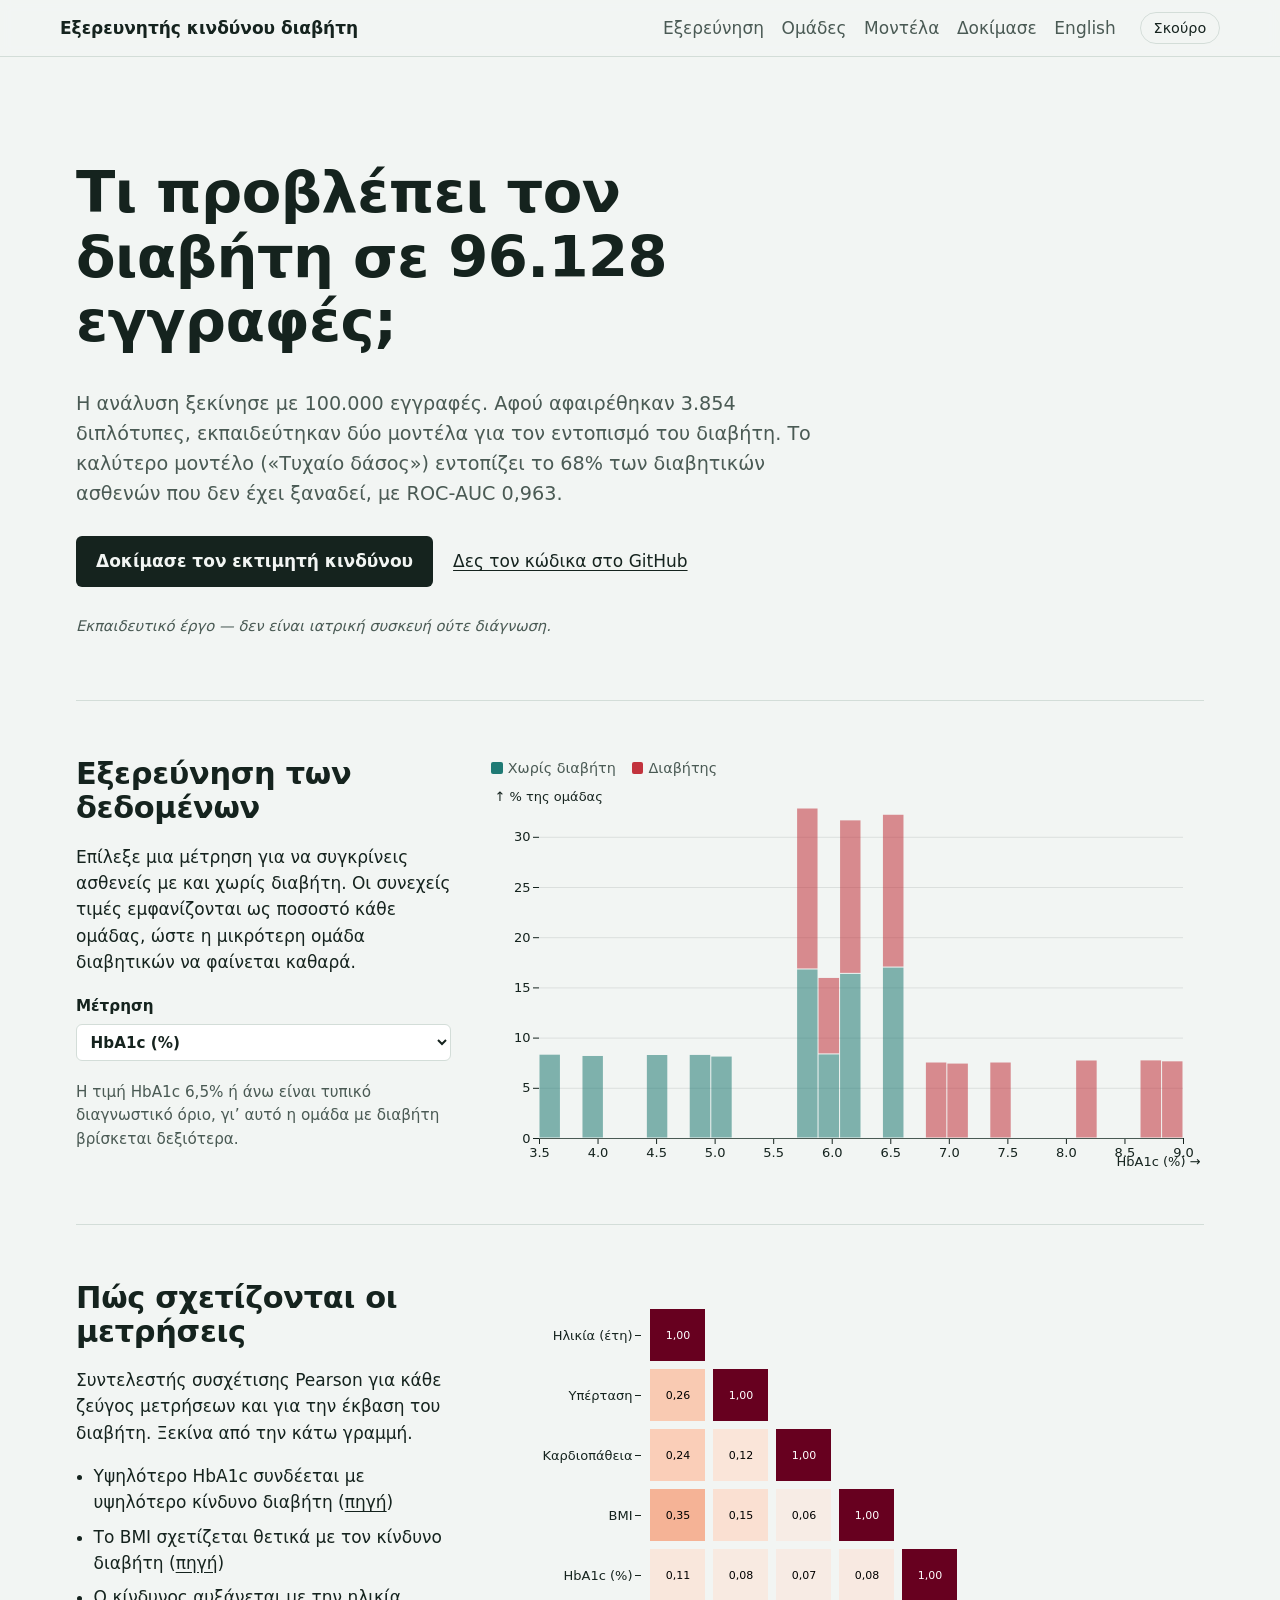
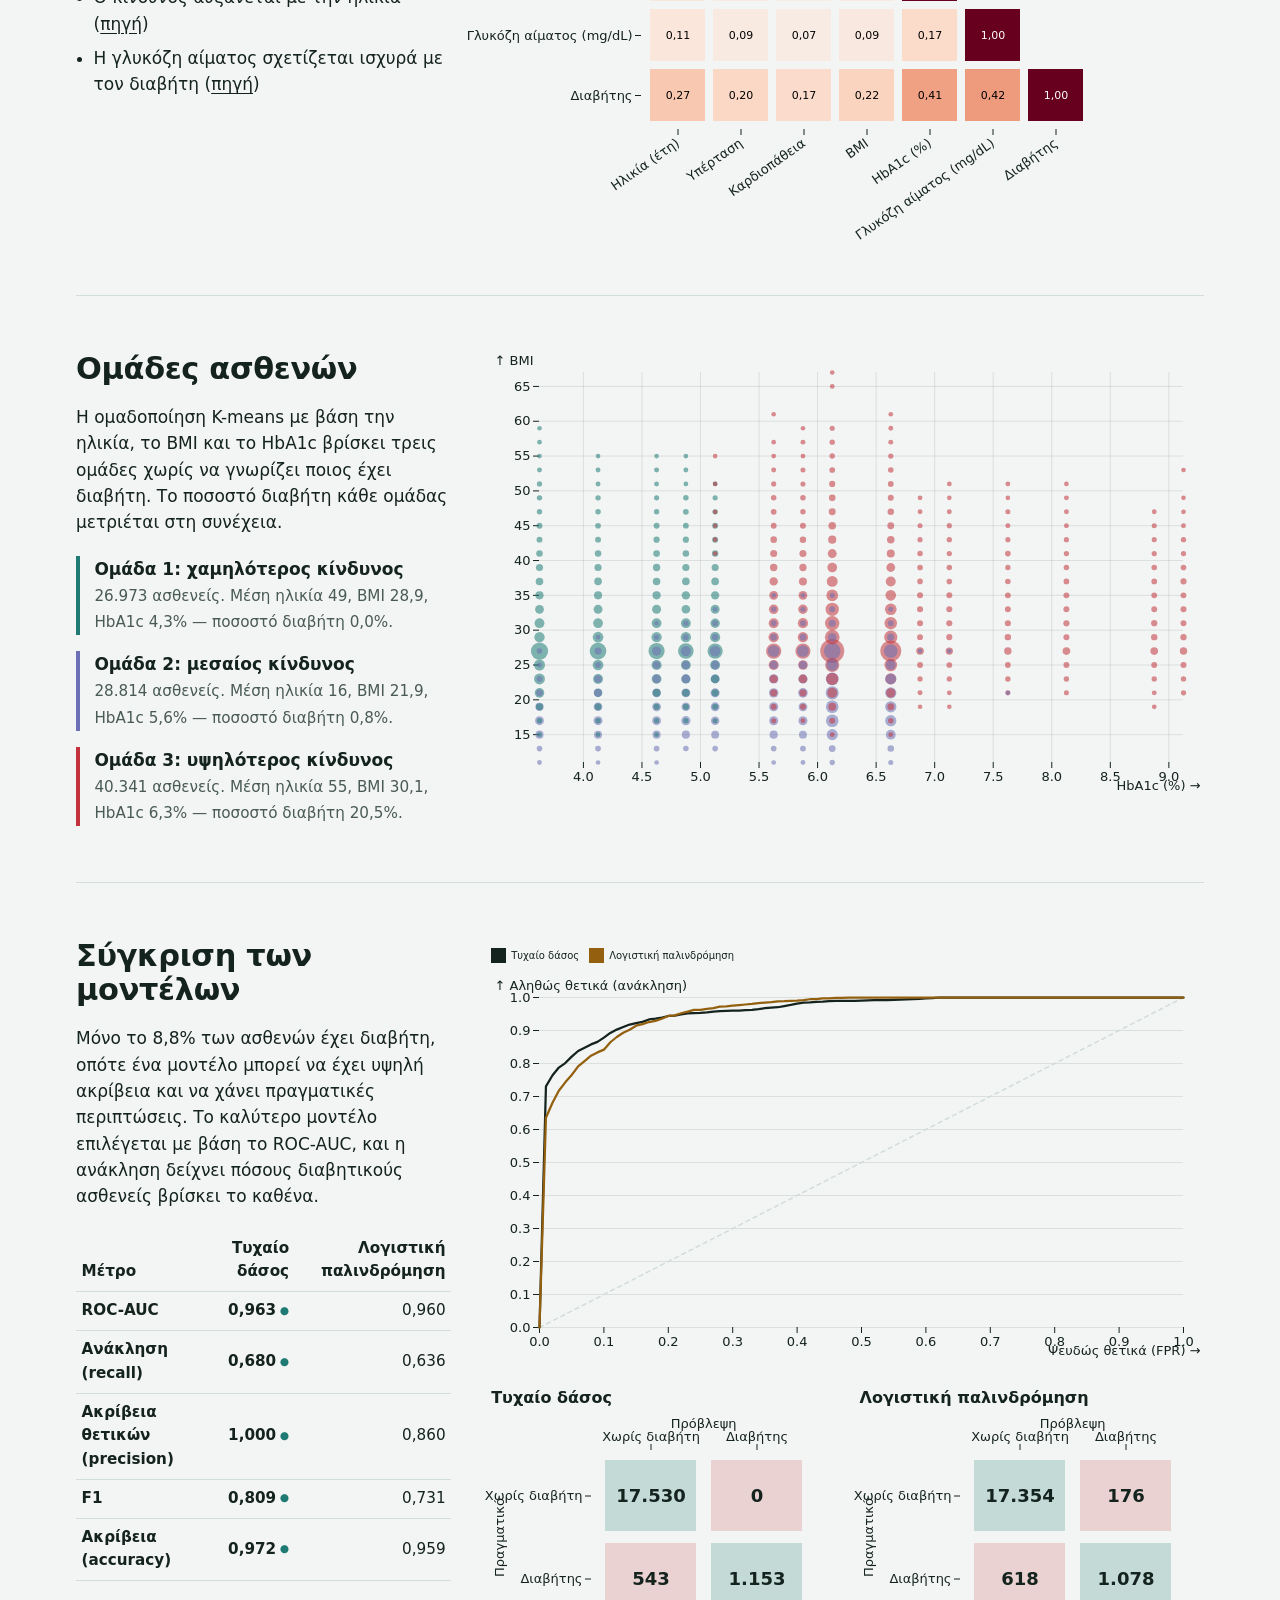
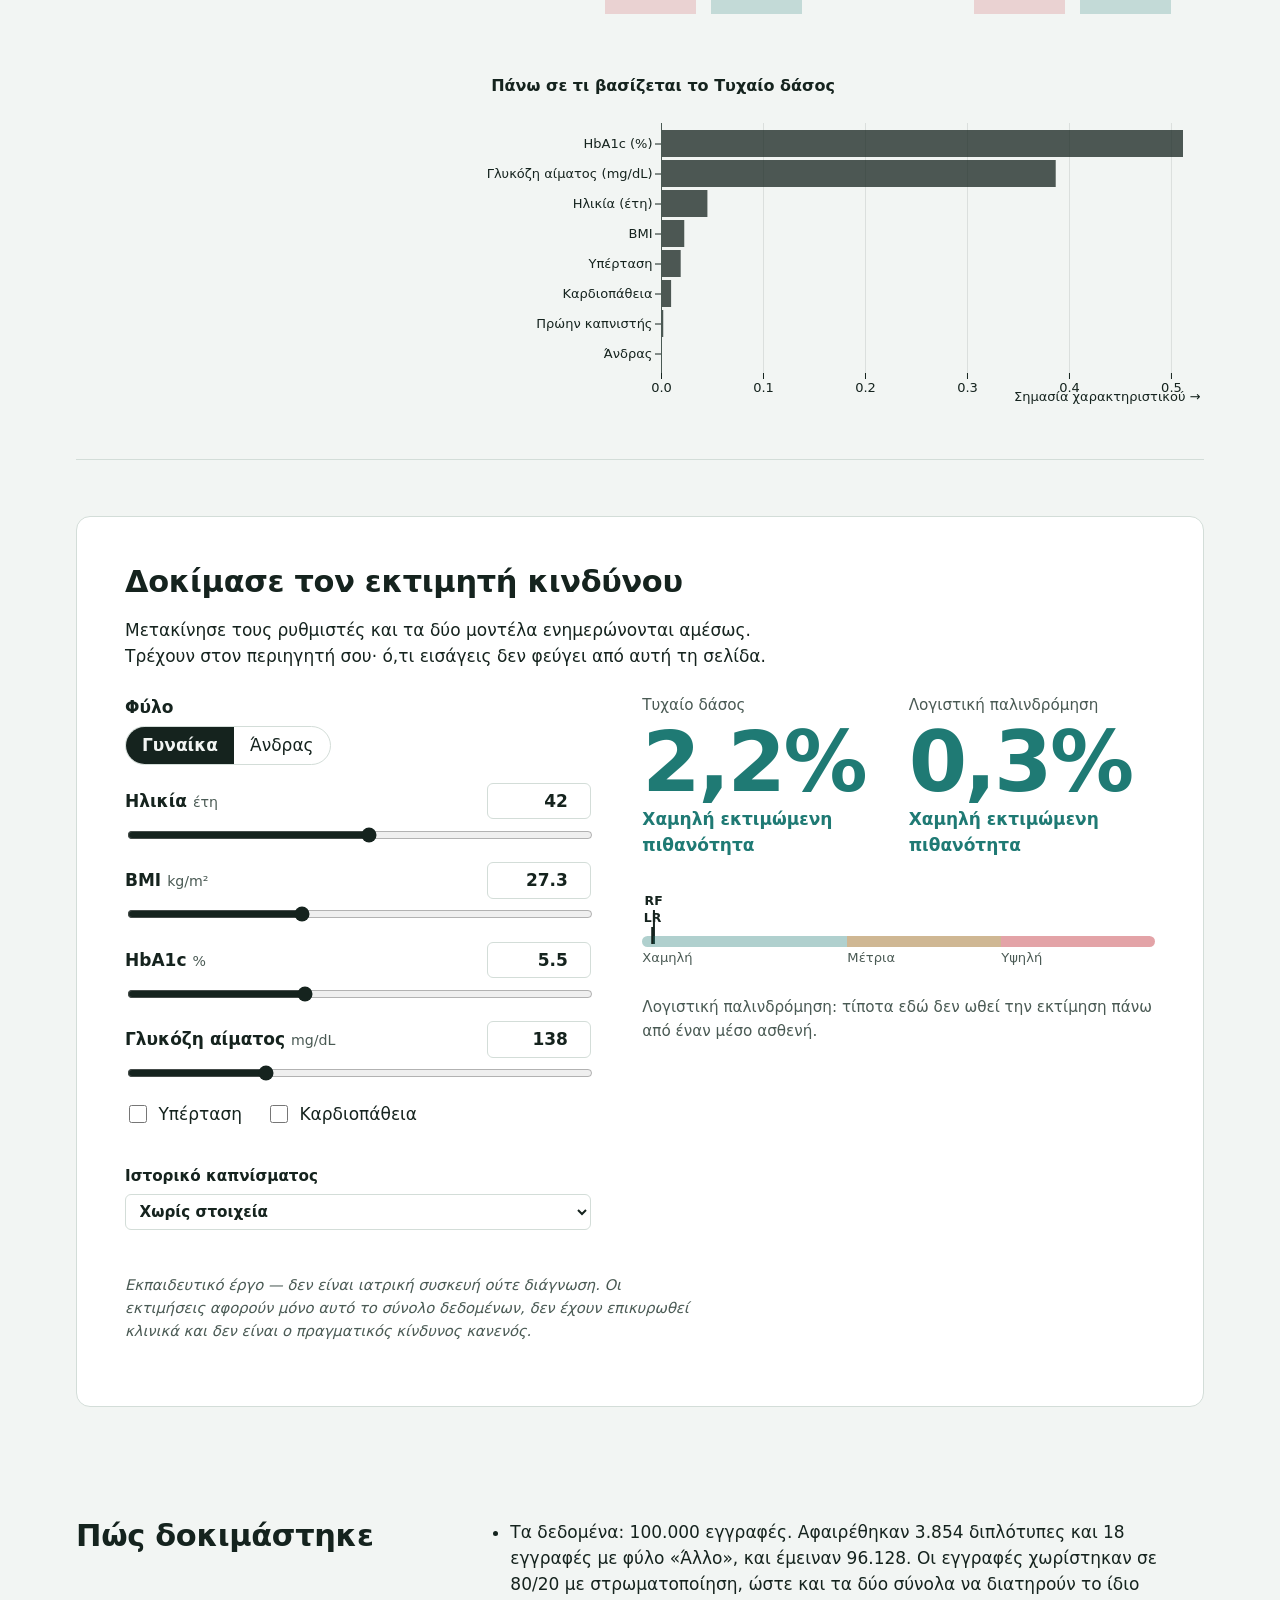
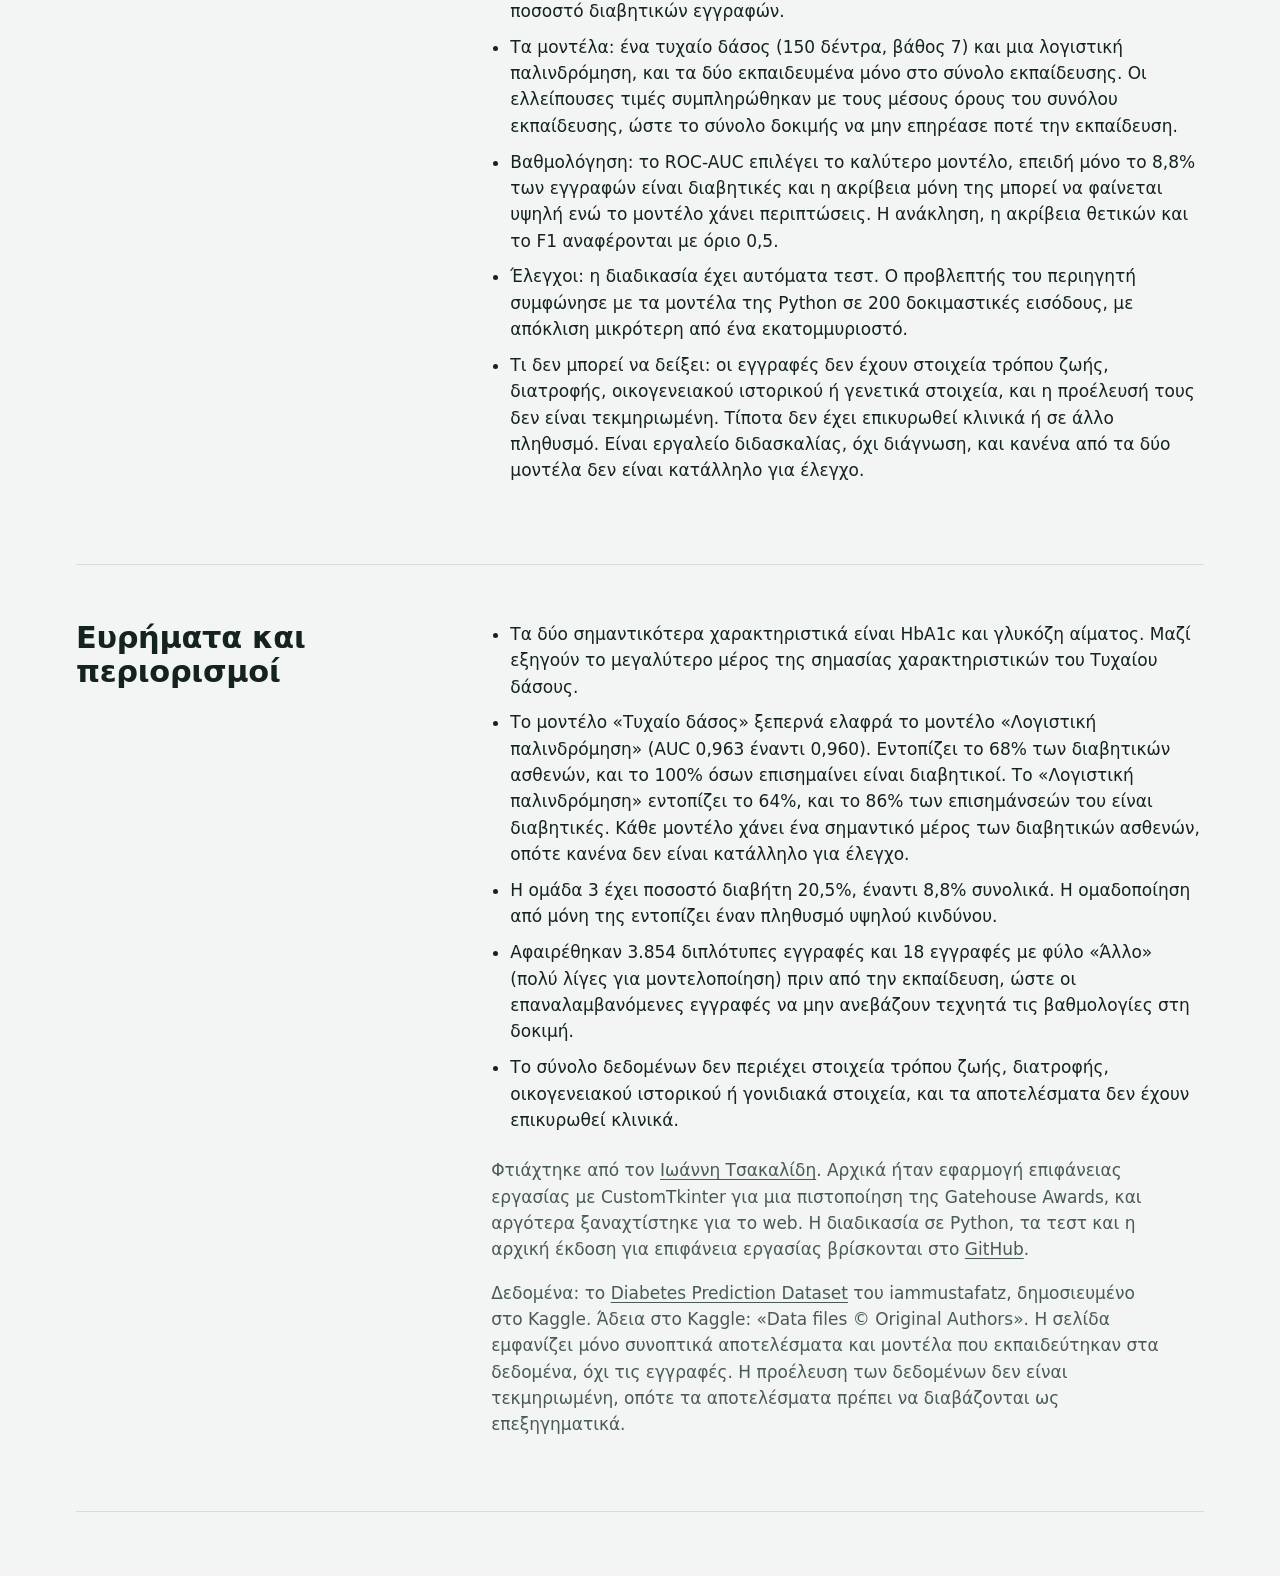
==== web/el/index.html @ d0409295 "Add an x-default alternate to the project pages Both project pages now name the English page as the " ====
<!doctype html>
<html lang="el">
<head>
  <meta charset="utf-8">
  <meta name="viewport" content="width=device-width, initial-scale=1">
  <title>Εξερευνητής κινδύνου διαβήτη</title>
  <meta name="description" content="Εξερεύνησε 100.000 εγγραφές, σύγκρινε δύο μοντέλα μηχανικής μάθησης και δοκίμασε μια ζωντανή εκτίμηση κινδύνου διαβήτη. Εκπαιδευτικό έργο ανάλυσης δεδομένων.">
  <link rel="canonical" href="https://tsakioan.com/projects/diabetes/el/">
  <link rel="alternate" hreflang="en" href="https://tsakioan.com/projects/diabetes/">
  <link rel="alternate" hreflang="el" href="https://tsakioan.com/projects/diabetes/el/">
  <link rel="alternate" hreflang="x-default" href="https://tsakioan.com/projects/diabetes/">
  <link rel="icon" href="../favicon.svg" type="image/svg+xml">
  <meta property="og:type" content="website">
  <meta property="og:site_name" content="Tsakioan">
  <meta property="og:title" content="Εξερευνητής κινδύνου διαβήτη">
  <meta property="og:description" content="Εξερεύνησε 100.000 εγγραφές, σύγκρινε δύο μοντέλα μηχανικής μάθησης και δοκίμασε μια ζωντανή εκτίμηση κινδύνου διαβήτη. Εκπαιδευτικό έργο ανάλυσης δεδομένων.">
  <meta property="og:url" content="https://tsakioan.com/projects/diabetes/el/">
  <meta property="og:image" content="https://tsakioan.com/projects/diabetes/og-image-el.png?v=2">
  <meta property="og:image:width" content="2400">
  <meta property="og:image:height" content="1260">
  <meta property="og:image:alt" content="Τι προβλέπει τον διαβήτη σε 96.128 εγγραφές; Δύο μοντέλα μηχανικής μάθησης, τρεις ομάδες ασθενών και μια ζωντανή εκτίμηση κινδύνου.">
  <meta property="og:locale" content="el_GR">
  <meta property="og:locale:alternate" content="en_US">
  <meta name="twitter:card" content="summary_large_image">
  <link rel="preload" href="../vendor/fonts/atkinson-hyperlegible-latin-400-normal.woff2" as="font" type="font/woff2" crossorigin>
  <link rel="preload" href="../vendor/fonts/atkinson-hyperlegible-latin-700-normal.woff2" as="font" type="font/woff2" crossorigin>
  <link rel="stylesheet" href="../styles.css">
  <script src="../vendor/d3.min.js" defer></script>
  <script src="../vendor/plot.umd.min.js" defer></script>
  <script>
    try { const t = localStorage.getItem('theme'); if (t) document.documentElement.dataset.theme = t; } catch (e) {}
  </script>
</head>
<body>
  <a class="skip" href="#main">Μετάβαση στο περιεχόμενο</a>
  <header class="topbar">
    <a class="brand" href="#top">Εξερευνητής κινδύνου διαβήτη</a>
    <nav aria-label="Ενότητες">
      <a href="#explore">Εξερεύνηση</a>
      <a href="#clusters">Ομάδες</a>
      <a href="#models">Μοντέλα</a>
      <a href="#predict">Δοκίμασε</a>
      <a href="../" hreflang="en" lang="en">English</a>
    </nav>
    <button class="theme-toggle" type="button" aria-label="Σκούρο θέμα">Σκούρο</button>
  </header>

  <main id="main">
    <section class="hero" id="top">
      <h1>Τι προβλέπει τον διαβήτη σε <span data-bind="n_rows">96.128</span> εγγραφές;</h1>
      <p class="lede" data-bind="hero-lede">Η ανάλυση ξεκίνησε με 100.000 εγγραφές. Αφού αφαιρέθηκαν 3.854 διπλότυπες, εκπαιδεύτηκαν δύο μοντέλα για τον εντοπισμό του διαβήτη. Το καλύτερο μοντέλο («Τυχαίο δάσος») εντοπίζει το 68% των διαβητικών ασθενών που δεν έχει ξαναδεί, με ROC-AUC 0,963.</p>
      <p class="hero-actions">
        <a class="button" href="#predict">Δοκίμασε τον εκτιμητή κινδύνου</a>
        <a class="link" href="https://github.com/MrTsak/AI-Data-Analytics">Δες τον κώδικα στο GitHub</a>
      </p>
      <p class="disclaimer">Εκπαιδευτικό έργο — δεν είναι ιατρική συσκευή ούτε διάγνωση.</p>
    </section>

    <section class="block" id="explore" aria-labelledby="explore-h">
      <div class="block-text">
        <h2 id="explore-h">Εξερεύνηση των δεδομένων</h2>
        <p>Επίλεξε μια μέτρηση για να συγκρίνεις ασθενείς με και χωρίς διαβήτη. Οι συνεχείς τιμές εμφανίζονται ως ποσοστό κάθε ομάδας, ώστε η μικρότερη ομάδα διαβητικών να φαίνεται καθαρά.</p>
        <label class="field">
          <span>Μέτρηση</span>
          <select id="feature-picker"></select>
        </label>
        <p class="note" id="feature-note"></p>
      </div>
      <figure class="block-chart" id="explore-chart" aria-live="polite"></figure>
    </section>

    <section class="block" aria-labelledby="corr-h">
      <div class="block-text">
        <h2 id="corr-h">Πώς σχετίζονται οι μετρήσεις</h2>
        <p>Συντελεστής συσχέτισης Pearson για κάθε ζεύγος μετρήσεων και για την έκβαση του διαβήτη. Ξεκίνα από την κάτω γραμμή.</p>
        <ul class="hypotheses" id="hypotheses"></ul>
      </div>
      <figure class="block-chart" id="corr-chart"></figure>
    </section>

    <section class="block" id="clusters" aria-labelledby="clusters-h">
      <div class="block-text">
        <h2 id="clusters-h">Ομάδες ασθενών</h2>
        <p>Η ομαδοποίηση K-means με βάση την ηλικία, το BMI και το HbA1c βρίσκει τρεις ομάδες χωρίς να γνωρίζει ποιος έχει διαβήτη. Το ποσοστό διαβήτη κάθε ομάδας μετριέται στη συνέχεια.</p>
        <ol class="cluster-list" id="cluster-list" start="0"></ol>
      </div>
      <figure class="block-chart" id="cluster-chart"></figure>
    </section>

    <section class="block" id="models" aria-labelledby="models-h">
      <div class="block-text">
        <h2 id="models-h">Σύγκριση των μοντέλων</h2>
        <p>Μόνο το <span data-bind="positive_pct">8,8%</span> των ασθενών έχει διαβήτη, οπότε ένα μοντέλο μπορεί να έχει υψηλή ακρίβεια και να χάνει πραγματικές περιπτώσεις. Το καλύτερο μοντέλο επιλέγεται με βάση το ROC-AUC, και η ανάκληση δείχνει πόσους διαβητικούς ασθενείς βρίσκει το καθένα.</p>
        <table class="metrics" id="metrics-table"></table>
      </div>
      <div class="block-chart chart-stack">
        <figure id="roc-chart"></figure>
        <div class="confusions" id="confusion-charts"></div>
        <figure id="importance-chart"></figure>
      </div>
    </section>

    <section class="predict" id="predict" aria-labelledby="predict-h">
      <div class="predict-head">
        <h2 id="predict-h">Δοκίμασε τον εκτιμητή κινδύνου</h2>
        <p>Μετακίνησε τους ρυθμιστές και τα δύο μοντέλα ενημερώνονται αμέσως. Τρέχουν στον περιηγητή σου· ό,τι εισάγεις δεν φεύγει από αυτή τη σελίδα.</p>
      </div>
      <div class="predict-grid">
        <form class="predict-form" id="predict-form" novalidate></form>
        <div class="predict-result" id="predict-result"></div>
        <p class="sr-only" id="predict-summary" role="status" aria-live="polite"></p>
      </div>
      <p class="disclaimer">Εκπαιδευτικό έργο — δεν είναι ιατρική συσκευή ούτε διάγνωση. Οι εκτιμήσεις αφορούν μόνο αυτό το σύνολο δεδομένων, δεν έχουν επικυρωθεί κλινικά και δεν είναι ο πραγματικός κίνδυνος κανενός.</p>
    </section>

    <section class="block" aria-labelledby="method-h">
      <div class="block-text">
        <h2 id="method-h">Πώς δοκιμάστηκε</h2>
      </div>
      <div class="block-chart">
        <ul class="findings-list">
          <li>Τα δεδομένα: 100.000 εγγραφές. Αφαιρέθηκαν 3.854 διπλότυπες και 18 εγγραφές με φύλο «Άλλο», και έμειναν 96.128. Οι εγγραφές χωρίστηκαν σε 80/20 με στρωματοποίηση, ώστε και τα δύο σύνολα να διατηρούν το ίδιο ποσοστό διαβητικών εγγραφών.</li>
          <li>Τα μοντέλα: ένα τυχαίο δάσος (150 δέντρα, βάθος 7) και μια λογιστική παλινδρόμηση, και τα δύο εκπαιδευμένα μόνο στο σύνολο εκπαίδευσης. Οι ελλείπουσες τιμές συμπληρώθηκαν με τους μέσους όρους του συνόλου εκπαίδευσης, ώστε το σύνολο δοκιμής να μην επηρέασε ποτέ την εκπαίδευση.</li>
          <li>Βαθμολόγηση: το ROC-AUC επιλέγει το καλύτερο μοντέλο, επειδή μόνο το 8,8% των εγγραφών είναι διαβητικές και η ακρίβεια μόνη της μπορεί να φαίνεται υψηλή ενώ το μοντέλο χάνει περιπτώσεις. Η ανάκληση, η ακρίβεια θετικών και το F1 αναφέρονται με όριο 0,5.</li>
          <li>Έλεγχοι: η διαδικασία έχει αυτόματα τεστ. Ο προβλεπτής του περιηγητή συμφώνησε με τα μοντέλα της Python σε 200 δοκιμαστικές εισόδους, με απόκλιση μικρότερη από ένα εκατομμυριοστό.</li>
          <li>Τι δεν μπορεί να δείξει: οι εγγραφές δεν έχουν στοιχεία τρόπου ζωής, διατροφής, οικογενειακού ιστορικού ή γενετικά στοιχεία, και η προέλευσή τους δεν είναι τεκμηριωμένη. Τίποτα δεν έχει επικυρωθεί κλινικά ή σε άλλο πληθυσμό. Είναι εργαλείο διδασκαλίας, όχι διάγνωση, και κανένα από τα δύο μοντέλα δεν είναι κατάλληλο για έλεγχο.</li>
        </ul>
      </div>
    </section>
    <section class="block findings" aria-labelledby="findings-h">
      <div class="block-text">
        <h2 id="findings-h">Ευρήματα και περιορισμοί</h2>
      </div>
      <div class="block-chart">
        <ul class="findings-list" id="findings"></ul>
        <p class="about">Φτιάχτηκε από τον <a href="https://tsakioan.com/el/">Ιωάννη Τσακαλίδη</a>. Αρχικά ήταν εφαρμογή επιφάνειας εργασίας με CustomTkinter για μια πιστοποίηση της Gatehouse Awards, και αργότερα ξαναχτίστηκε για το web. Η διαδικασία σε Python, τα τεστ και η αρχική έκδοση για επιφάνεια εργασίας βρίσκονται στο <a href="https://github.com/MrTsak/AI-Data-Analytics">GitHub</a>.</p>
        <p class="about">Δεδομένα: το <a href="https://www.kaggle.com/datasets/iammustafatz/diabetes-prediction-dataset">Diabetes Prediction Dataset</a> του iammustafatz, δημοσιευμένο στο Kaggle. Άδεια στο Kaggle: «Data files © Original Authors». Η σελίδα εμφανίζει μόνο συνοπτικά αποτελέσματα και μοντέλα που εκπαιδεύτηκαν στα δεδομένα, όχι τις εγγραφές. Η προέλευση των δεδομένων δεν είναι τεκμηριωμένη, οπότε τα αποτελέσματα πρέπει να διαβάζονται ως επεξηγηματικά.</p>
      </div>
    </section>
  </main>

  <p class="load-error" id="load-error" hidden>Τα δεδομένα ανάλυσης δεν φορτώθηκαν. Έλεγξε ότι ο φάκελος data/ βρίσκεται δίπλα στον φάκελο js/ του έργου, και φόρτωσε ξανά.</p>
  <script type="module" src="../js/app.js"></script>
</body>
</html>
---- web/styles.css ----
@font-face { font-family: "Atkinson Hyperlegible"; font-style: normal; font-weight: 400; font-display: swap; src: url("vendor/fonts/atkinson-hyperlegible-latin-400-normal.woff2") format("woff2"); }
@font-face { font-family: "Atkinson Hyperlegible"; font-style: normal; font-weight: 700; font-display: swap; src: url("vendor/fonts/atkinson-hyperlegible-latin-700-normal.woff2") format("woff2"); }
@font-face { font-family: "Atkinson Hyperlegible"; font-style: italic; font-weight: 400; font-display: swap; src: url("vendor/fonts/atkinson-hyperlegible-latin-400-italic.woff2") format("woff2"); }
:root {
  --paper: #f2f5f3;
  --surface: #ffffff;
  --ink: #15231e;
  --ink-soft: #4a5a54;
  --rule: #d3ddd8;
  --neg: #1f7a74;
  --pos: #c2333d;
  --mid: #946010;
  --c0: #1f7a74;
  --c1: #6b6fb5;
  --c2: #c2333d;
  --focus: #2f5fd0;
  --font: "Atkinson Hyperlegible", system-ui, sans-serif;
  color-scheme: light;
}
@media (prefers-color-scheme: dark) {
  :root:not([data-theme="light"]) {
    --paper: #0f1714; --surface: #16211d; --ink: #e3ebe7; --ink-soft: #9fb0a9; --rule: #2a3833;
    --neg: #4fb3a9; --pos: #ef6b72; --mid: #e0a849; --c0: #4fb3a9; --c1: #9a9ee0; --c2: #ef6b72;
    --focus: #8fb0ff; color-scheme: dark;
  }
}
:root[data-theme="dark"] {
  --paper: #0f1714; --surface: #16211d; --ink: #e3ebe7; --ink-soft: #9fb0a9; --rule: #2a3833;
  --neg: #4fb3a9; --pos: #ef6b72; --mid: #e0a849; --c0: #4fb3a9; --c1: #9a9ee0; --c2: #ef6b72;
  --focus: #8fb0ff; color-scheme: dark;
}

* { box-sizing: border-box; }
html { scroll-behavior: smooth; scroll-padding-top: 4.5rem; }
@media (prefers-reduced-motion: reduce) { html { scroll-behavior: auto; } * { transition: none !important; } }
body {
  margin: 0; background: var(--paper); color: var(--ink);
  font: 400 1.0625rem/1.55 var(--font); font-variant-numeric: tabular-nums;
}
a { color: inherit; text-underline-offset: 0.18em; }
:focus-visible { outline: 3px solid var(--focus); outline-offset: 2px; border-radius: 2px; }
h1, h2 { font-weight: 700; line-height: 1.12; margin: 0 0 0.6em; letter-spacing: -0.01em; }
h1 { font-size: clamp(2.1rem, 5.4vw, 3.6rem); max-width: 17ch; }
h2 { font-size: clamp(1.45rem, 2.6vw, 1.9rem); }
p { margin: 0 0 1em; max-width: 62ch; }
.skip { position: absolute; left: -999px; }
.sr-only { position: absolute; width: 1px; height: 1px; padding: 0; margin: -1px; overflow: hidden; clip: rect(0 0 0 0); white-space: nowrap; border: 0; }
.skip:focus { left: 1rem; top: 1rem; background: var(--surface); padding: .5rem 1rem; z-index: 10; }

.topbar {
  position: sticky; top: 0; z-index: 5; display: flex; align-items: center; gap: 1.5rem;
  padding: .75rem max(16px, calc((100vw - 1160px) / 2)); background: color-mix(in srgb, var(--paper) 92%, transparent);
  backdrop-filter: blur(6px); border-bottom: 1px solid var(--rule);
}
.brand { font-weight: 700; text-decoration: none; }
.topbar nav { display: flex; gap: 1.1rem; margin-left: auto; }
.topbar nav a { text-decoration: none; color: var(--ink-soft); }
.topbar nav a:hover { color: var(--ink); text-decoration: underline; }
.theme-toggle {
  font: inherit; font-size: .9rem; color: var(--ink); background: transparent;
  border: 1px solid var(--rule); border-radius: 999px; padding: .25rem .8rem; cursor: pointer;
}

main { max-width: 1160px; margin: 0 auto; padding: 0 16px 4rem; }
.hero { padding: clamp(3rem, 9vw, 6.5rem) 0 3rem; border-bottom: 1px solid var(--rule); }
.lede { font-size: 1.2rem; color: var(--ink-soft); }
.hero-actions { display: flex; flex-wrap: wrap; align-items: center; gap: 1.25rem; margin: 1.75rem 0; }
.button {
  display: inline-block; background: var(--ink); color: var(--paper); text-decoration: none;
  padding: .75rem 1.25rem; border-radius: 6px; font-weight: 700;
}
.button:hover { background: var(--neg); }
.disclaimer { font-size: .92rem; color: var(--ink-soft); font-style: italic; }

.block {
  display: grid; grid-template-columns: minmax(0, 1fr) minmax(0, 1.9fr); gap: 2.5rem;
  padding: 3.5rem 0; border-bottom: 1px solid var(--rule);
}
.block-chart { margin: 0; min-width: 0; }
.block-chart svg, .chart-stack svg { max-width: 100%; height: auto; overflow: visible; }
.chart-stack { display: grid; gap: 2rem; }
.chart-stack figure { margin: 0; }
.confusions { display: grid; grid-template-columns: 1fr 1fr; gap: 1.5rem; }
.note { color: var(--ink-soft); font-size: .95rem; }
.field { display: grid; gap: .35rem; margin: 1.25rem 0; font-weight: 700; font-size: .95rem; }
select, input[type="number"] {
  font: inherit; color: var(--ink); background: var(--surface); border: 1px solid var(--rule);
  border-radius: 6px; padding: .45rem .6rem;
}
.chart-title { font-weight: 700; font-size: .95rem; margin: 0 0 .5rem; }
.legend { display: flex; gap: 1rem; font-size: .9rem; color: var(--ink-soft); margin: 0 0 .5rem; flex-wrap: wrap; }
.swatch { display: inline-block; width: .8em; height: .8em; border-radius: 2px; margin-right: .35em; vertical-align: -0.05em; }

.hypotheses { padding-left: 1.1rem; margin: 1rem 0 0; }
.hypotheses li { margin-bottom: .5rem; }
.cluster-list { list-style: none; padding: 0; margin: 1.25rem 0 0; display: grid; gap: 1rem; }
.cluster-list li { padding-left: .9rem; border-left: 4px solid var(--c); }
.cluster-list strong { display: block; }
.cluster-list span { color: var(--ink-soft); font-size: .95rem; }

.metrics { border-collapse: collapse; width: 100%; margin-top: 1.25rem; font-size: .95rem; }
.metrics th, .metrics td { text-align: right; padding: .45rem .35rem; border-bottom: 1px solid var(--rule); }
.metrics th:first-child, .metrics td:first-child { text-align: left; }
.metrics thead th { font-weight: 700; vertical-align: bottom; }
.metrics td.best { font-weight: 700; }
.metrics td.best::after { content: " ●"; color: var(--neg); font-size: .7em; vertical-align: .15em; }

/* ---------- predictor: the one loud element ---------- */
.predict {
  margin: 3.5rem 0; padding: clamp(1.5rem, 4vw, 3rem); background: var(--surface);
  border: 1px solid var(--rule); border-radius: 14px;
}
.predict-grid { display: grid; grid-template-columns: minmax(0, 1fr) minmax(0, 1.1fr); gap: clamp(1.5rem, 4vw, 3.5rem); margin: 1.5rem 0; }
.predict-form { display: grid; gap: 1.1rem; align-content: start; }
.row { display: grid; gap: .35rem; }
.row-head { display: flex; justify-content: space-between; align-items: baseline; gap: 1rem; font-weight: 700; }
.row-head input[type="number"] { width: 6.5rem; text-align: right; padding: .25rem .45rem; }
.row small { color: var(--ink-soft); font-weight: 400; }
input[type="range"] { width: 100%; accent-color: var(--ink); }
.segmented { display: inline-flex; border: 1px solid var(--rule); border-radius: 999px; overflow: hidden; width: fit-content; }
.segmented label { padding: .35rem 1rem; cursor: pointer; }
.segmented input { position: absolute; opacity: 0; }
.segmented input:checked + span { font-weight: 700; }
.segmented label:has(input:checked) { background: var(--ink); color: var(--paper); }
.segmented label:has(input:focus-visible) { outline: 3px solid var(--focus); outline-offset: -3px; }
.checks { display: flex; gap: 1.5rem; flex-wrap: wrap; }
.checks label { display: flex; gap: .5rem; align-items: center; cursor: pointer; }
.checks input { width: 1.15rem; height: 1.15rem; accent-color: var(--ink); }

.predict-result { display: grid; gap: 1.75rem; align-content: start; }
.readouts { display: grid; grid-template-columns: 1fr 1fr; gap: 1.25rem; }
.readout-name { font-size: .95rem; color: var(--ink-soft); margin: 0; }
.readout-value { font-size: clamp(3rem, 8vw, 5.25rem); font-weight: 700; line-height: 1; letter-spacing: -0.03em; margin: .15rem 0; color: var(--band); }
.readout-band { margin: 0; font-weight: 700; color: var(--band); }
.scale { position: relative; height: 4.6rem; margin-top: .5rem; }
.scale-track { position: absolute; top: 2.55rem; left: 0; right: 0; height: .7rem; border-radius: 999px; overflow: hidden; display: flex; }
.scale-track span { height: 100%; }
.scale-labels { position: absolute; left: 0; right: 0; bottom: 0; display: flex; font-size: .82rem; color: var(--ink-soft); }
.scale-labels span:nth-child(1) { width: 40%; }
.scale-labels span:nth-child(2) { width: 30%; }
.marker {
  position: absolute; top: 0; transform: translateX(-50%); display: flex; flex-direction: column; align-items: center;
  font-size: .78rem; font-weight: 700; line-height: 1; white-space: nowrap; transition: left .25s ease;
}
.marker::after { content: ""; width: 2px; height: 2.1rem; background: var(--ink); margin-top: .2rem; }
.marker.lr { top: 1.05rem; }
.marker.lr::after { height: 1.05rem; }
.drivers { font-size: .95rem; color: var(--ink-soft); }

.findings-list { padding-left: 1.2rem; margin: 0 0 1.5rem; }
.findings-list li { margin-bottom: .6rem; max-width: 66ch; }
.about { color: var(--ink-soft); }
.load-error { max-width: 1160px; margin: 1rem auto; padding: 1rem 16px; color: var(--pos); font-weight: 700; }

@media (max-width: 860px) {
  .block, .predict-grid { grid-template-columns: minmax(0, 1fr); gap: 1.5rem; }
  .topbar { flex-wrap: wrap; row-gap: .4rem; }
  .theme-toggle { margin-left: auto; }
  .topbar nav { order: 3; flex-basis: 100%; margin-left: 0; overflow-x: auto; gap: 1.25rem; font-size: .95rem; padding-bottom: .1rem; }
  .topbar nav a { white-space: nowrap; }
  html { scroll-padding-top: 6.5rem; }
}
@media (max-width: 480px) {
  .readouts, .confusions { grid-template-columns: minmax(0, 1fr); }
  .hero-actions { flex-direction: column; align-items: flex-start; }
}
.block-chart figure h2, .chart-stack figure h2 { font-size: 1rem; margin: 0 0 .5rem; letter-spacing: 0; }
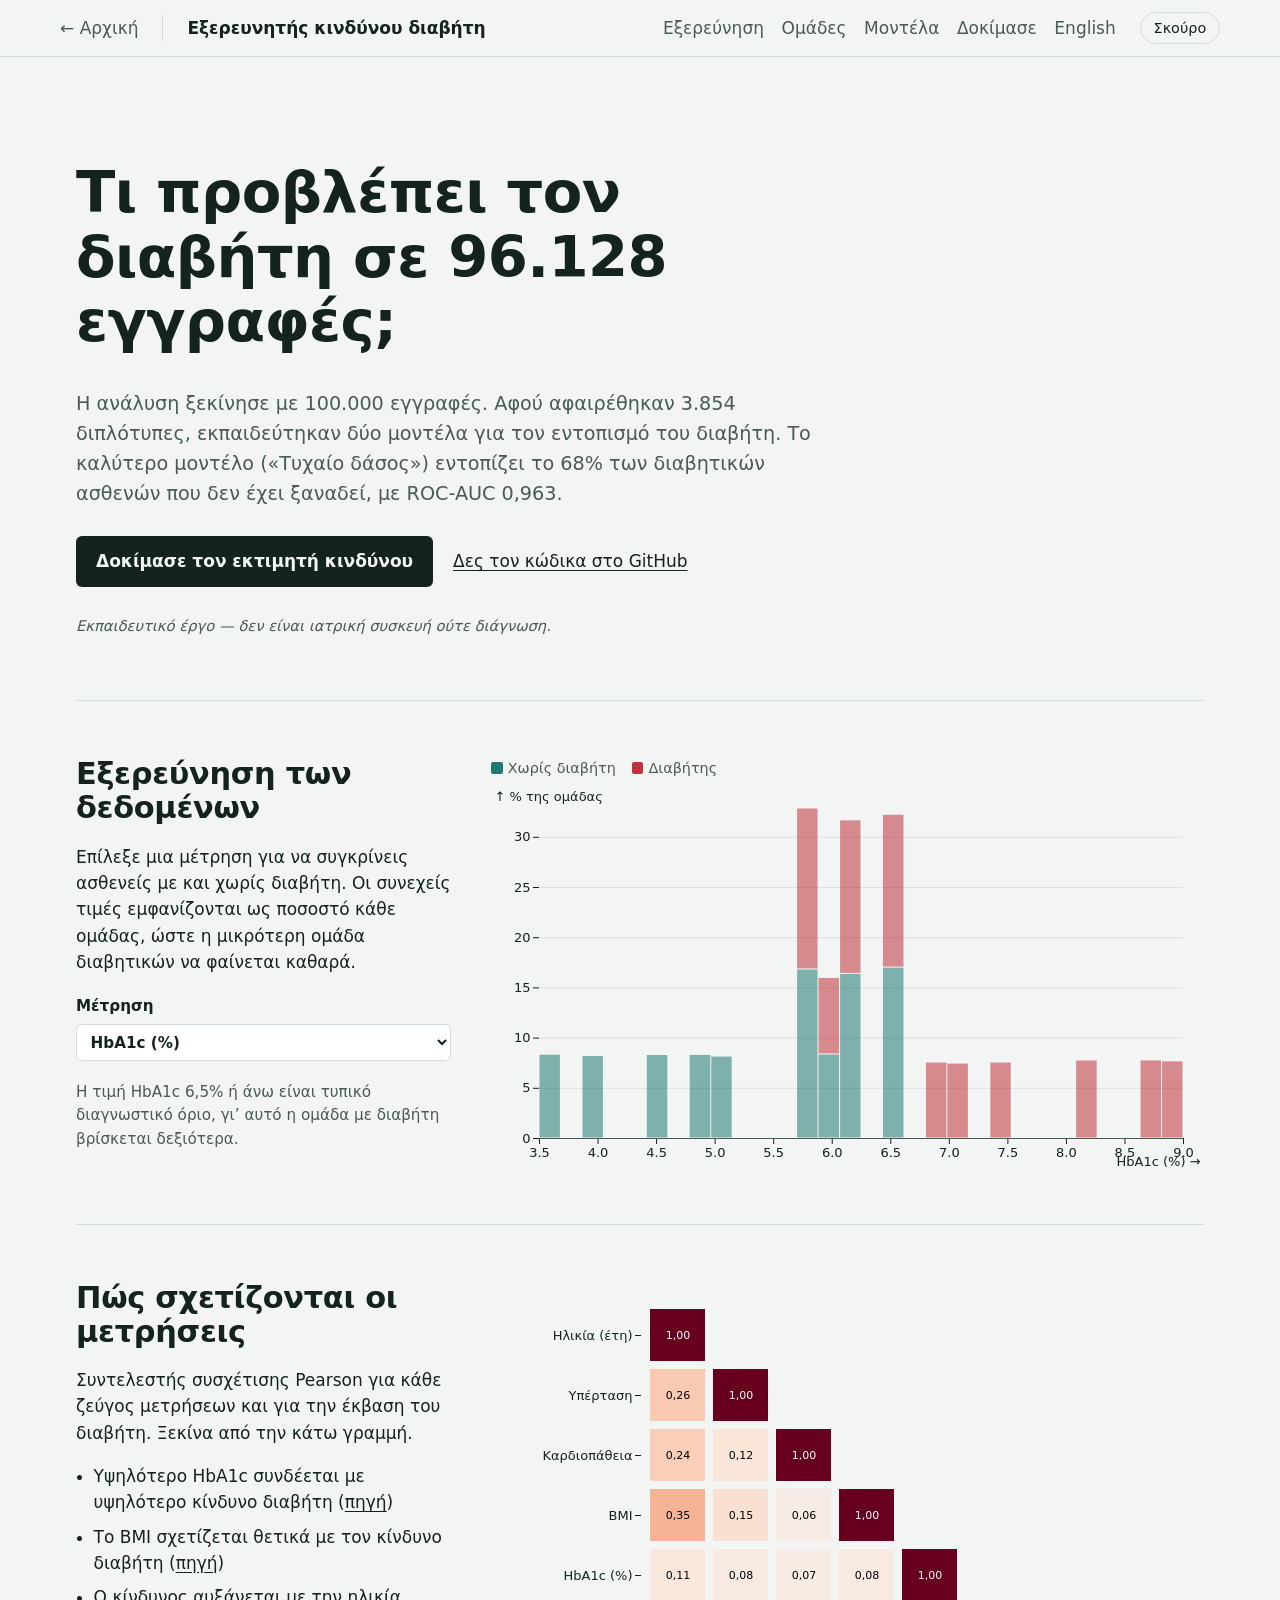
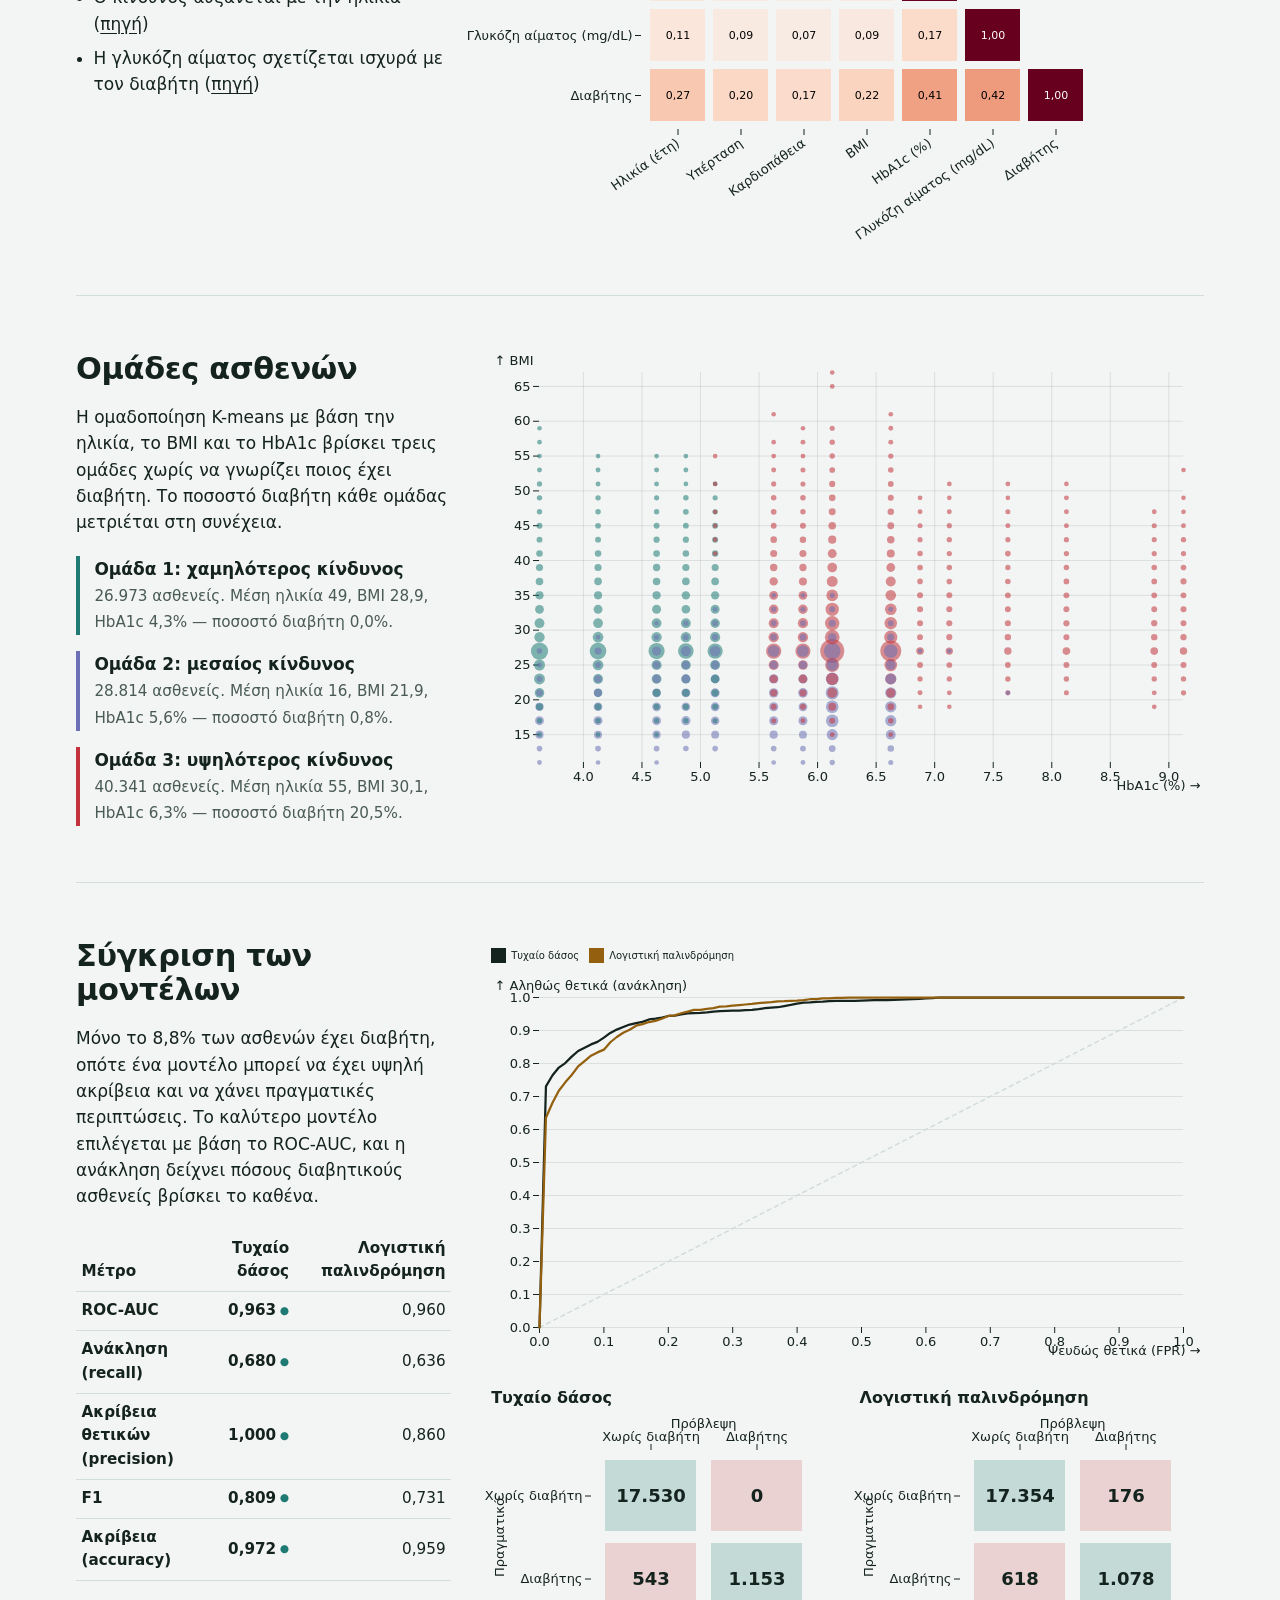
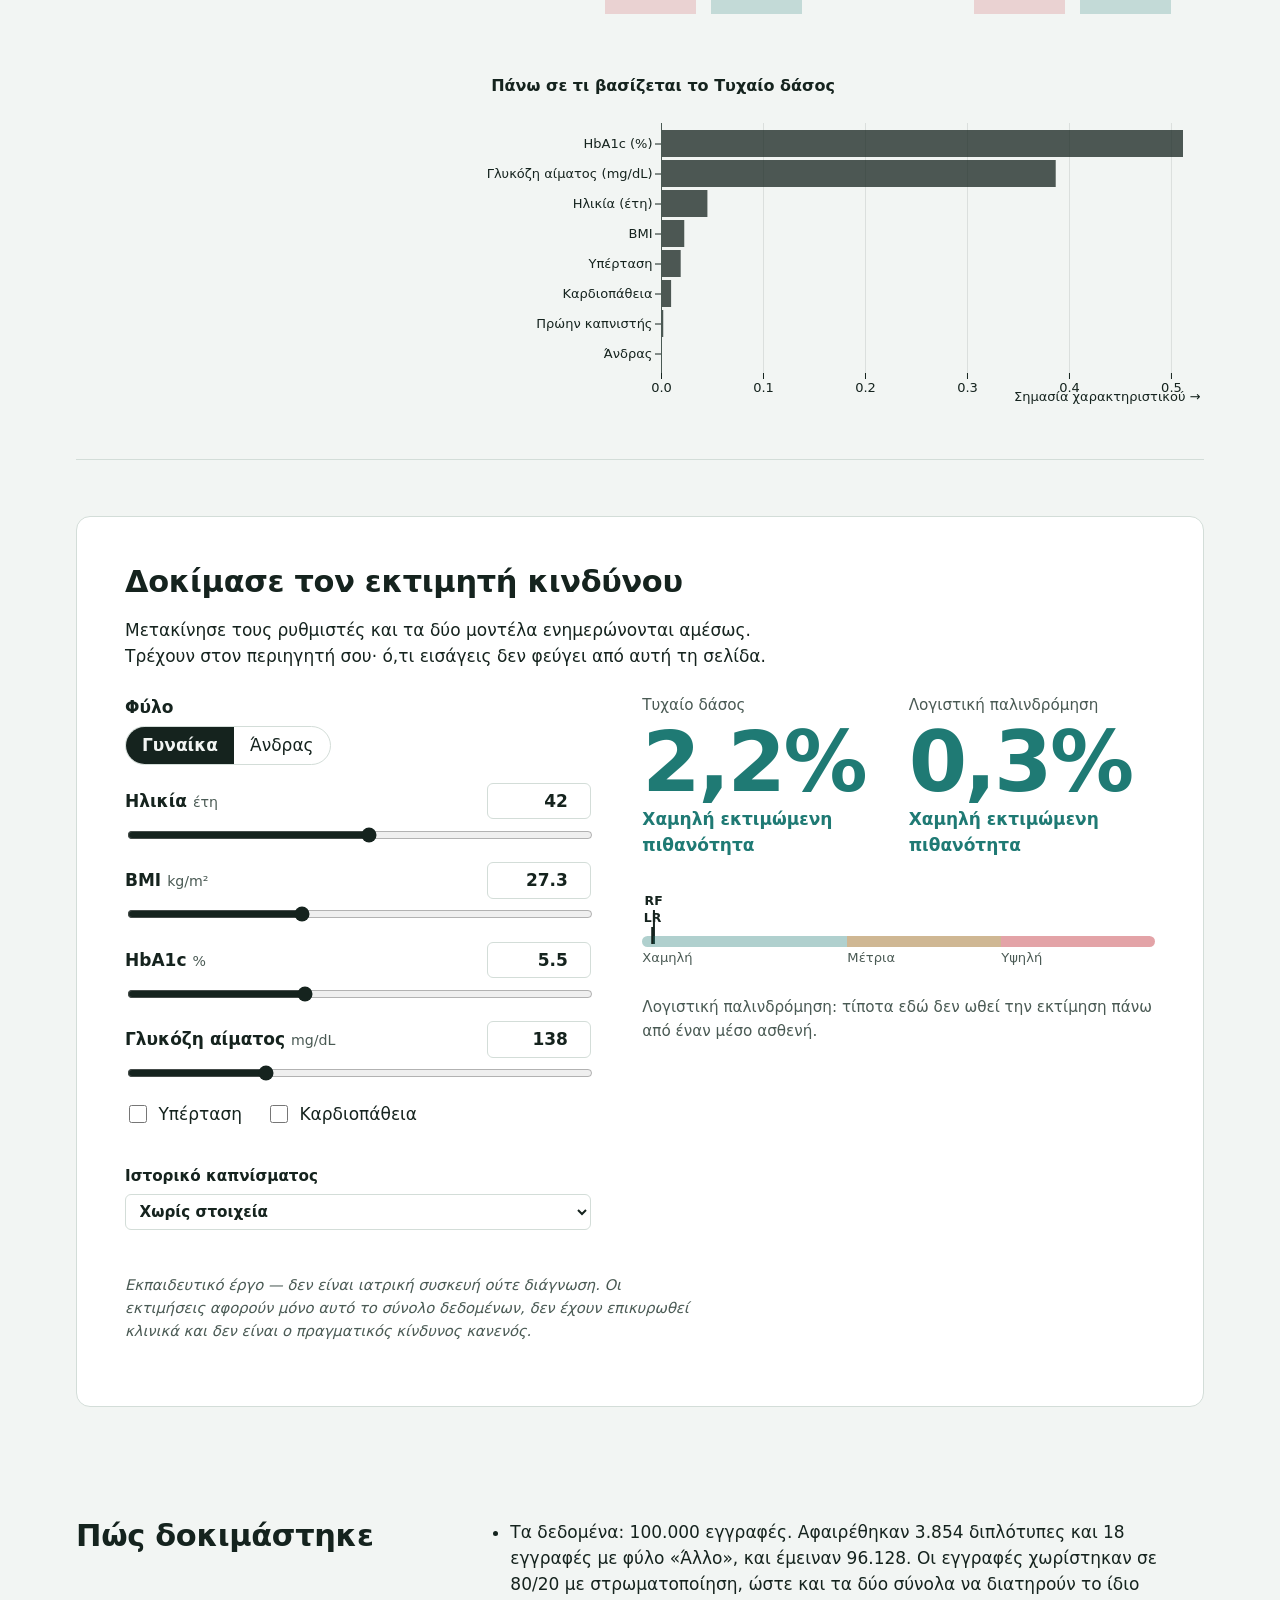
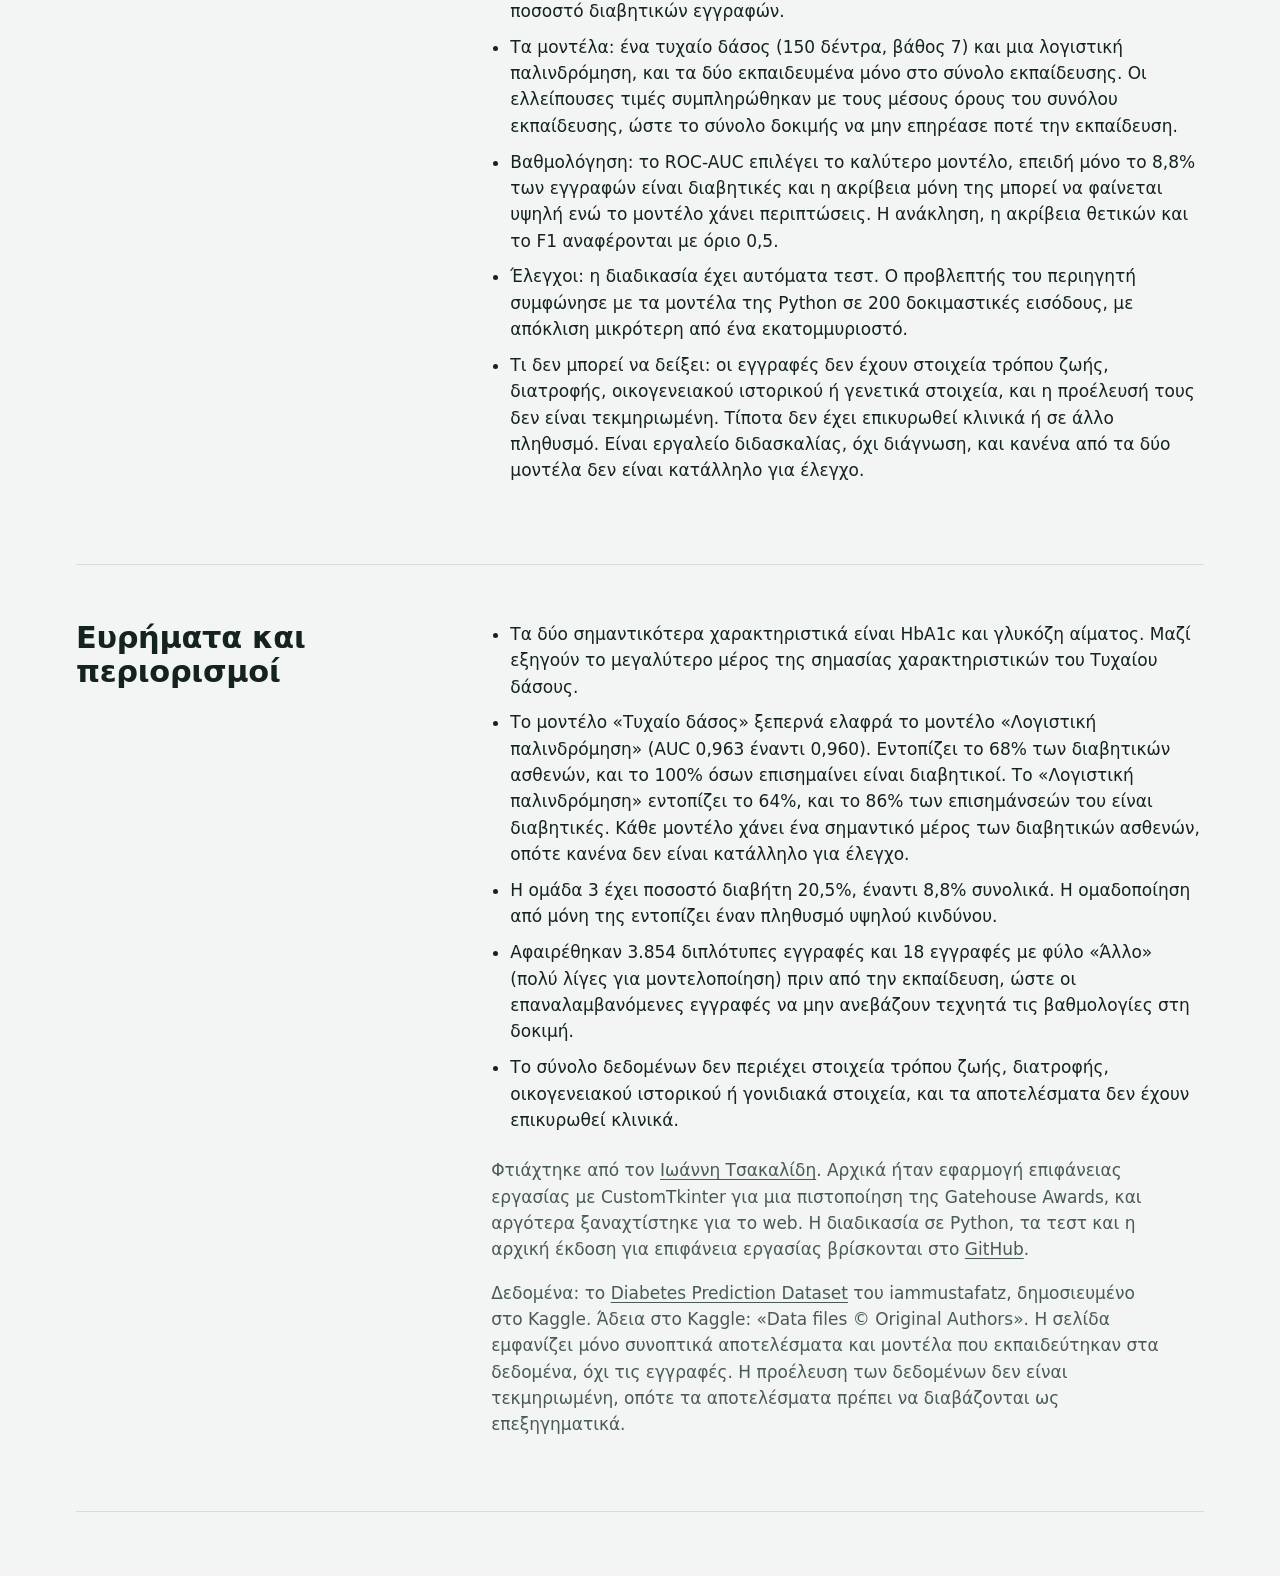
==== commit 208c4775: "Add a link back to the portfolio in the project page's top bar Both project pages start the top bar " ====
--- a/web/el/index.html
+++ b/web/el/index.html
@@ -34,6 +34,7 @@
 <body>
   <a class="skip" href="#main">Μετάβαση στο περιεχόμενο</a>
   <header class="topbar">
+    <a class="home-link" href="https://tsakioan.com/el/"><span aria-hidden="true">←</span> <span class="sr-only">Επιστροφή στην </span>Αρχική</a>
     <a class="brand" href="#top">Εξερευνητής κινδύνου διαβήτη</a>
     <nav aria-label="Ενότητες">
       <a href="#explore">Εξερεύνηση</a>
--- a/web/styles.css
+++ b/web/styles.css
@@ -52,6 +52,8 @@
   padding: .75rem max(16px, calc((100vw - 1160px) / 2)); background: color-mix(in srgb, var(--paper) 92%, transparent);
   backdrop-filter: blur(6px); border-bottom: 1px solid var(--rule);
 }
+.home-link { color: var(--ink-soft); text-decoration: none; white-space: nowrap; padding-right: 1.5rem; border-right: 1px solid var(--rule); }
+.home-link:hover { color: var(--ink); text-decoration: underline; }
 .brand { font-weight: 700; text-decoration: none; }
 .topbar nav { display: flex; gap: 1.1rem; margin-left: auto; }
 .topbar nav a { text-decoration: none; color: var(--ink-soft); }
@@ -160,6 +162,12 @@
   .topbar nav a { white-space: nowrap; }
   html { scroll-padding-top: 6.5rem; }
 }
+/* Small screens: the hero headline names the page, so the top bar keeps only the way back,
+   the theme switch and the section links. */
+@media (max-width: 600px) {
+  .topbar .brand { display: none; }
+  .home-link { padding-right: 0; border-right: 0; }
+}
 @media (max-width: 480px) {
   .readouts, .confusions { grid-template-columns: minmax(0, 1fr); }
   .hero-actions { flex-direction: column; align-items: flex-start; }
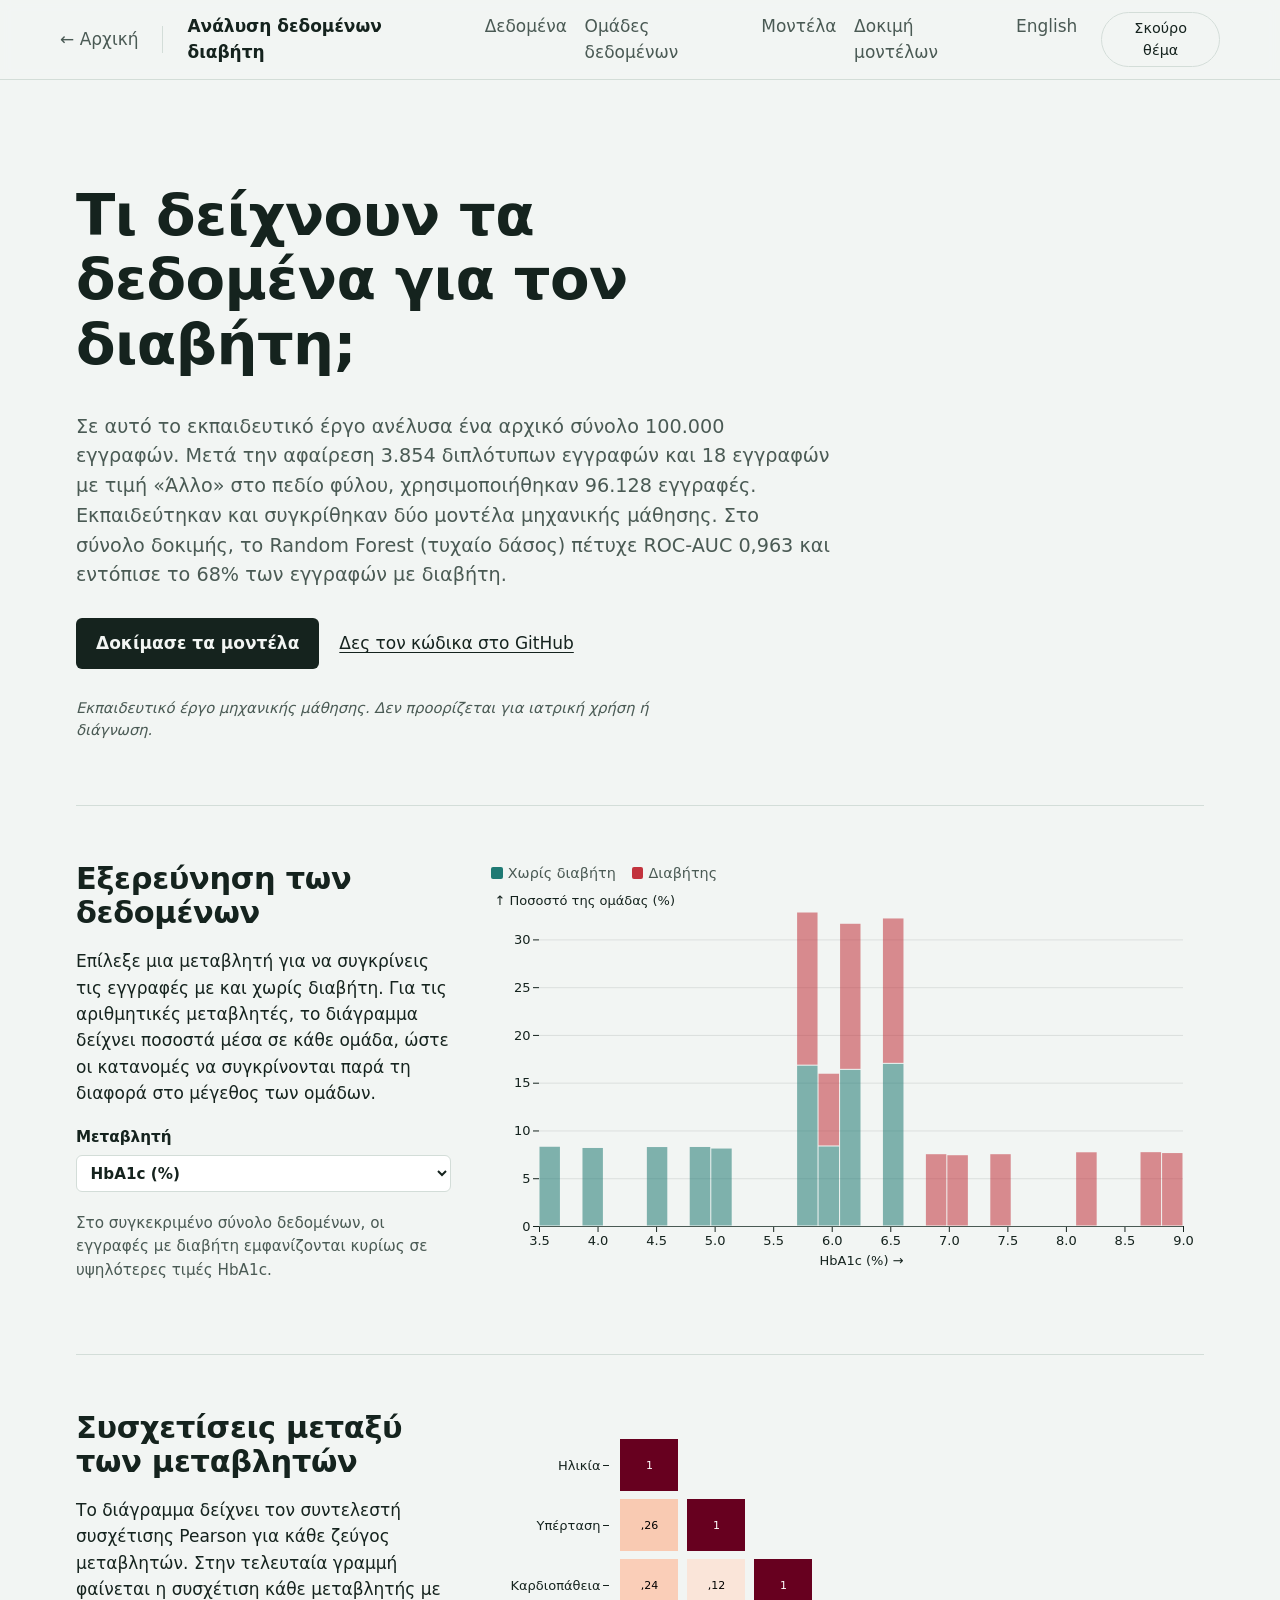
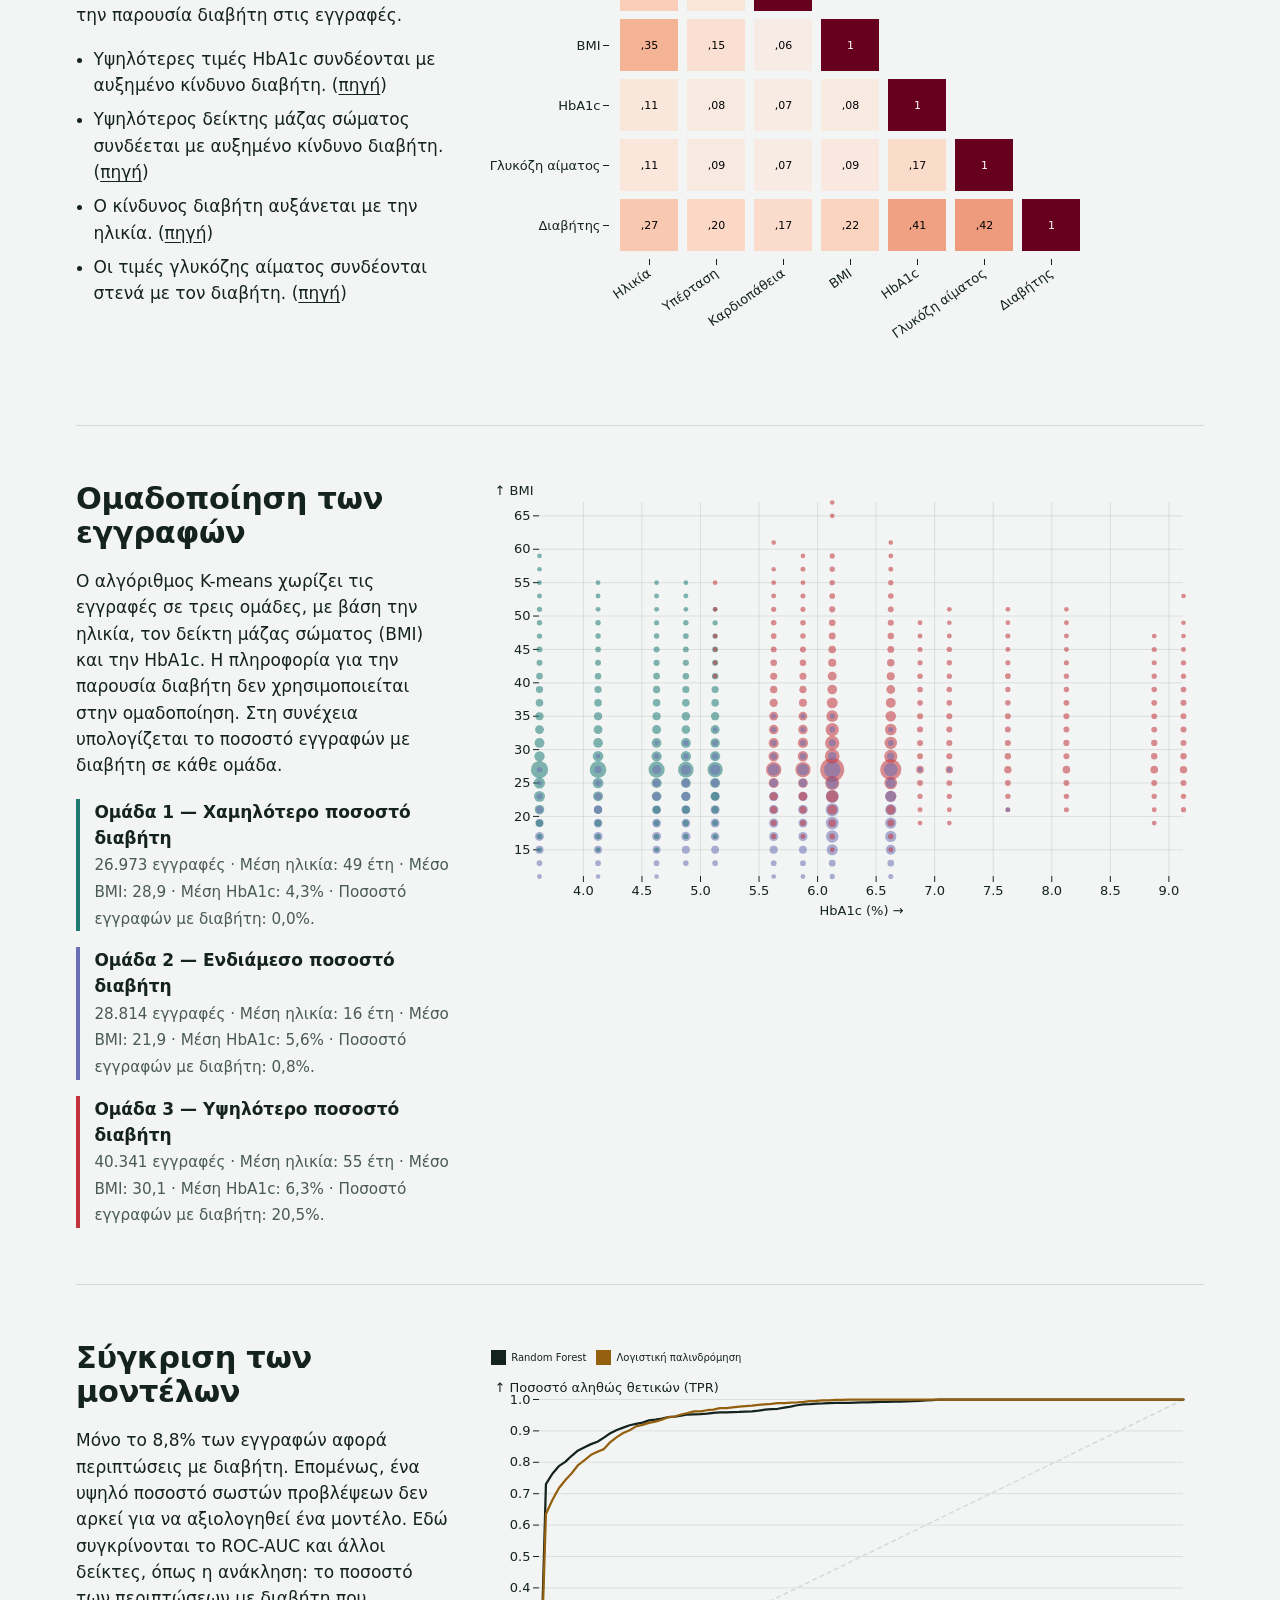
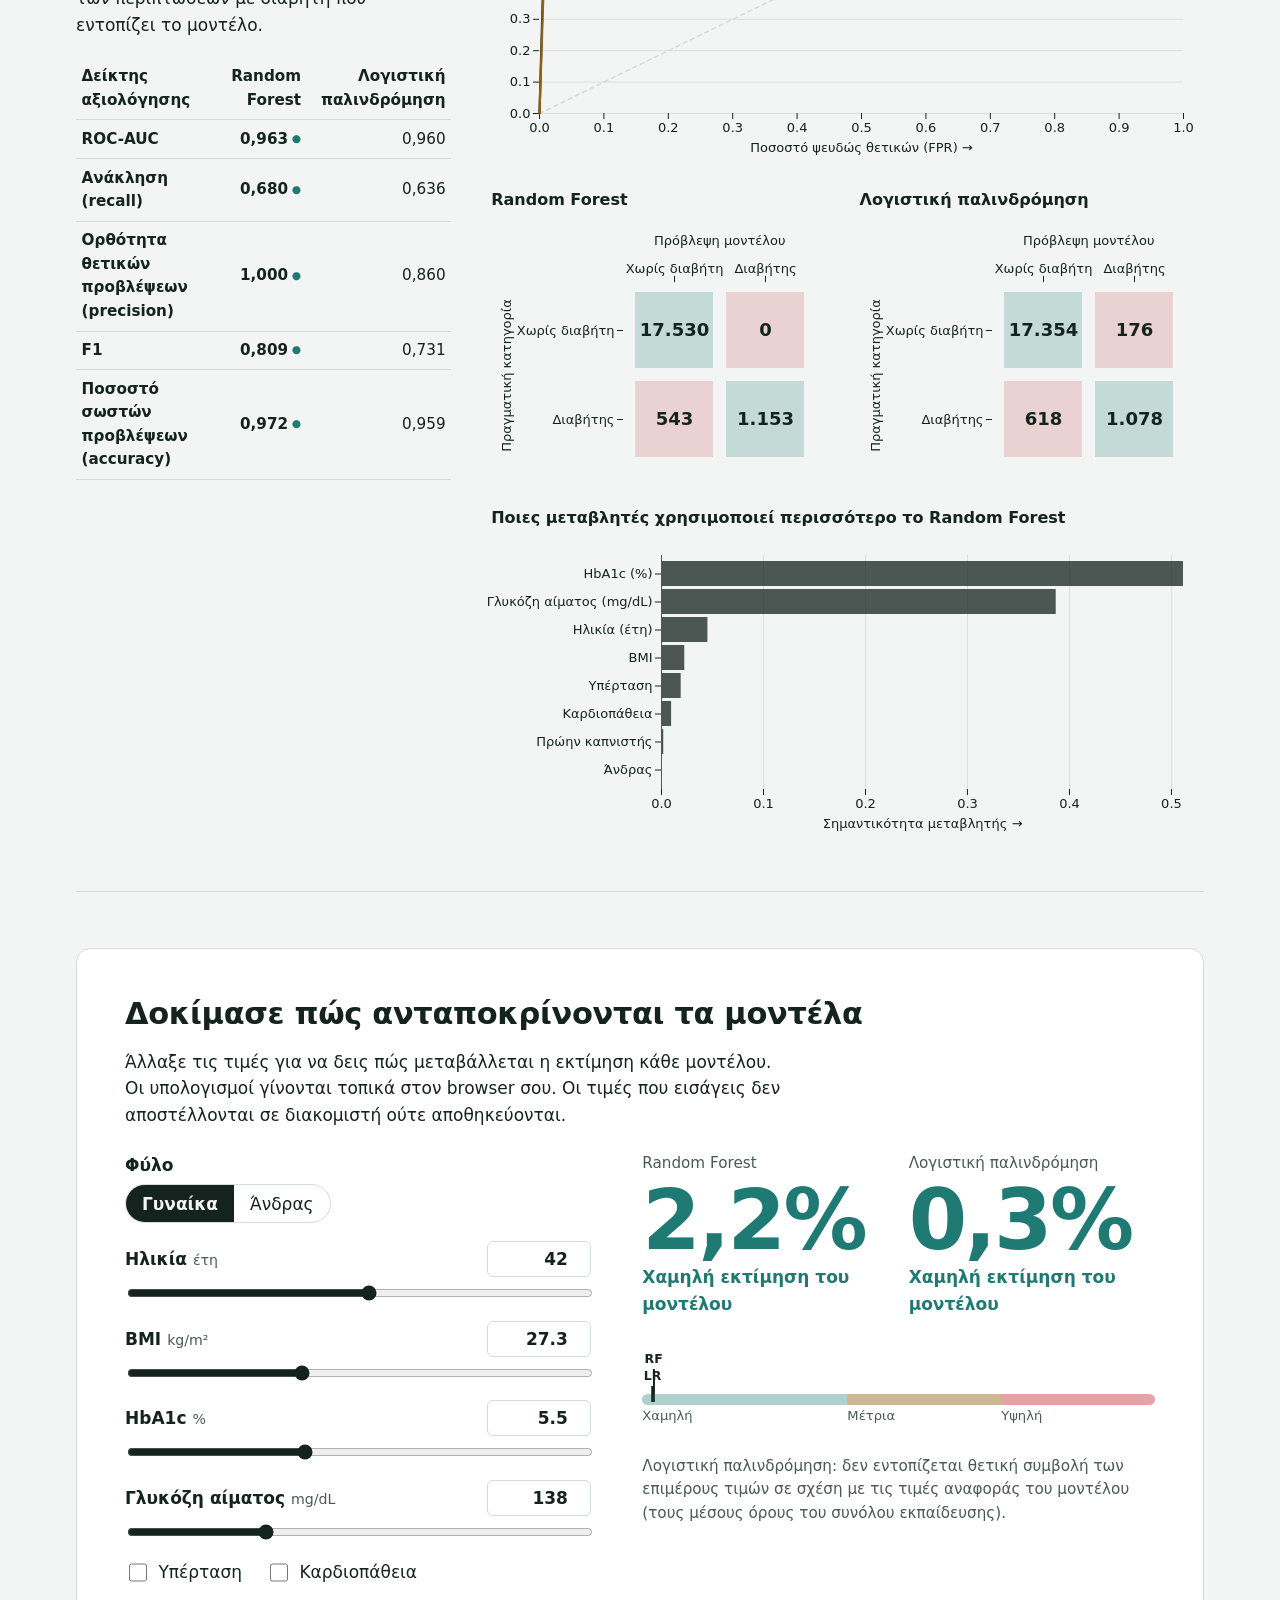
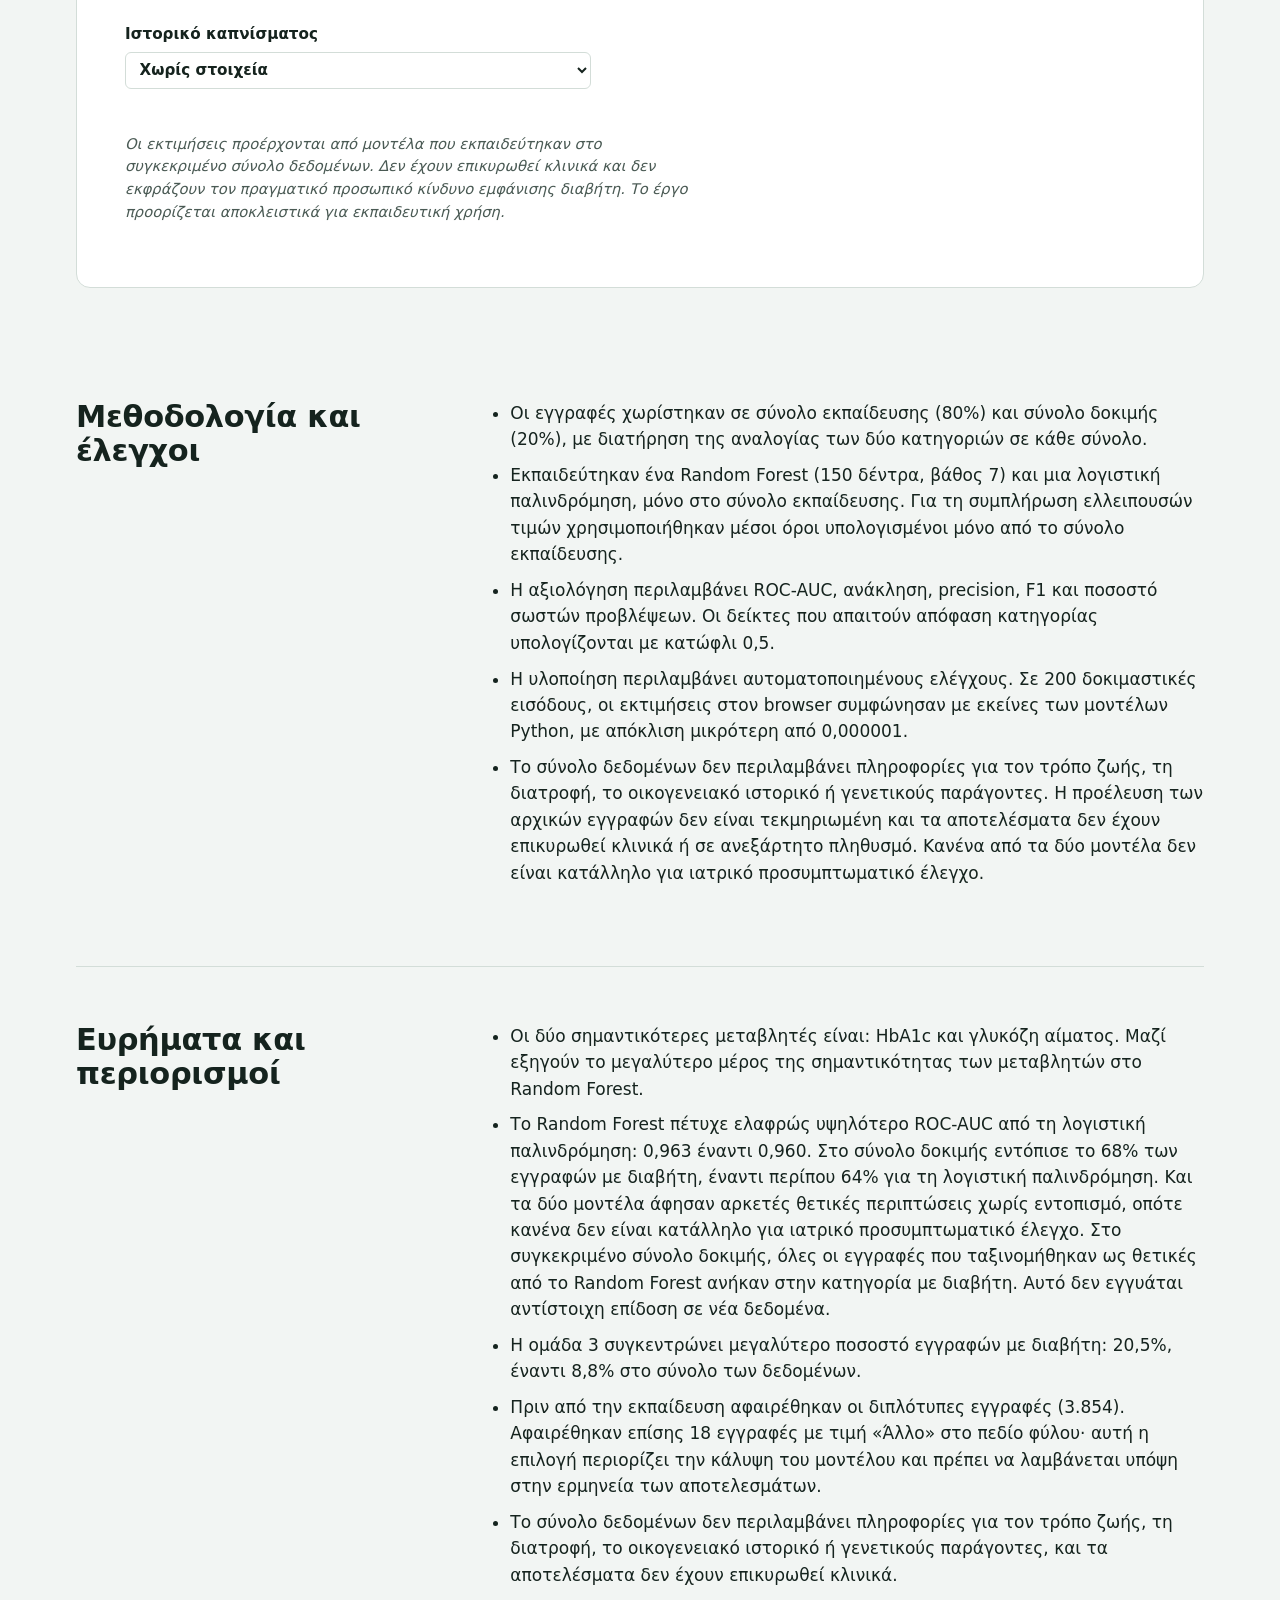
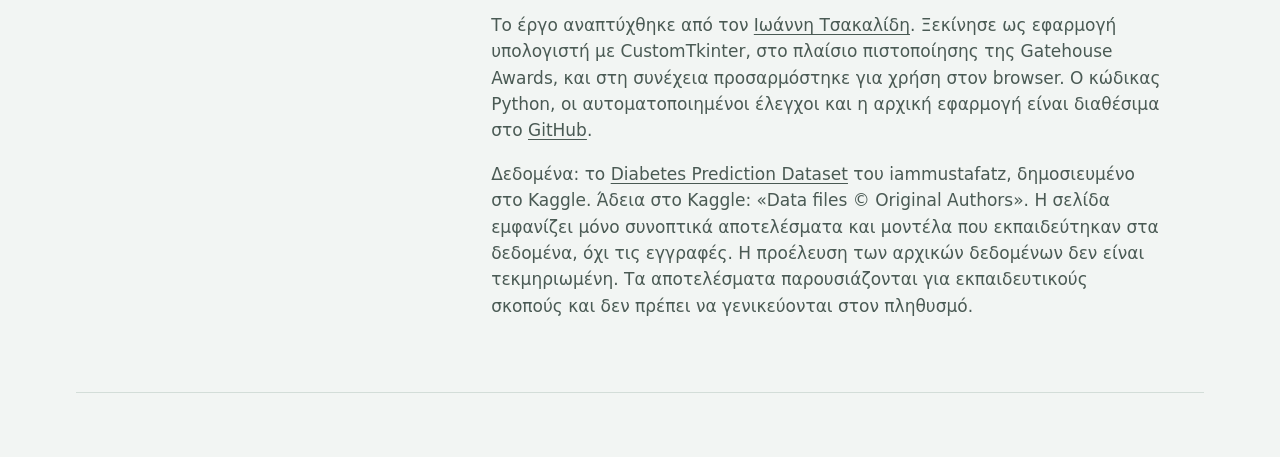
==== commit ab7bcc8e: "Rewrite the Greek project page wording The Greek page now uses the project name "Ανάλυση δεδομένων δ" ====
--- a/web/el/index.html
+++ b/web/el/index.html
@@ -3,8 +3,8 @@
 <head>
   <meta charset="utf-8">
   <meta name="viewport" content="width=device-width, initial-scale=1">
-  <title>Εξερευνητής κινδύνου διαβήτη</title>
-  <meta name="description" content="Εξερεύνησε 100.000 εγγραφές, σύγκρινε δύο μοντέλα μηχανικής μάθησης και δοκίμασε μια ζωντανή εκτίμηση κινδύνου διαβήτη. Εκπαιδευτικό έργο ανάλυσης δεδομένων.">
+  <title>Ανάλυση δεδομένων διαβήτη</title>
+  <meta name="description" content="Εκπαιδευτικό έργο μηχανικής μάθησης με αρχικό σύνολο 100.000 εγγραφών: δες τα δεδομένα, σύγκρινε δύο μοντέλα και δοκίμασε πώς αλλάζουν οι εκτιμήσεις τους.">
   <link rel="canonical" href="https://tsakioan.com/projects/diabetes/el/">
   <link rel="alternate" hreflang="en" href="https://tsakioan.com/projects/diabetes/">
   <link rel="alternate" hreflang="el" href="https://tsakioan.com/projects/diabetes/el/">
@@ -12,13 +12,13 @@
   <link rel="icon" href="../favicon.svg" type="image/svg+xml">
   <meta property="og:type" content="website">
   <meta property="og:site_name" content="Tsakioan">
-  <meta property="og:title" content="Εξερευνητής κινδύνου διαβήτη">
-  <meta property="og:description" content="Εξερεύνησε 100.000 εγγραφές, σύγκρινε δύο μοντέλα μηχανικής μάθησης και δοκίμασε μια ζωντανή εκτίμηση κινδύνου διαβήτη. Εκπαιδευτικό έργο ανάλυσης δεδομένων.">
+  <meta property="og:title" content="Ανάλυση δεδομένων διαβήτη">
+  <meta property="og:description" content="Εκπαιδευτικό έργο μηχανικής μάθησης με αρχικό σύνολο 100.000 εγγραφών: δες τα δεδομένα, σύγκρινε δύο μοντέλα και δοκίμασε πώς αλλάζουν οι εκτιμήσεις τους.">
   <meta property="og:url" content="https://tsakioan.com/projects/diabetes/el/">
-  <meta property="og:image" content="https://tsakioan.com/projects/diabetes/og-image-el.png?v=2">
+  <meta property="og:image" content="https://tsakioan.com/projects/diabetes/og-image-el.png?v=3">
   <meta property="og:image:width" content="2400">
   <meta property="og:image:height" content="1260">
-  <meta property="og:image:alt" content="Τι προβλέπει τον διαβήτη σε 96.128 εγγραφές; Δύο μοντέλα μηχανικής μάθησης, τρεις ομάδες ασθενών και μια ζωντανή εκτίμηση κινδύνου.">
+  <meta property="og:image:alt" content="Τι δείχνουν τα δεδομένα για τον διαβήτη; Δύο μοντέλα μηχανικής μάθησης, τρεις ομάδες εγγραφών και μια διαδραστική δοκιμή των μοντέλων.">
   <meta property="og:locale" content="el_GR">
   <meta property="og:locale:alternate" content="en_US">
   <meta name="twitter:card" content="summary_large_image">
@@ -35,34 +35,34 @@
   <a class="skip" href="#main">Μετάβαση στο περιεχόμενο</a>
   <header class="topbar">
     <a class="home-link" href="https://tsakioan.com/el/"><span aria-hidden="true">←</span> <span class="sr-only">Επιστροφή στην </span>Αρχική</a>
-    <a class="brand" href="#top">Εξερευνητής κινδύνου διαβήτη</a>
+    <a class="brand" href="#top">Ανάλυση δεδομένων διαβήτη</a>
     <nav aria-label="Ενότητες">
-      <a href="#explore">Εξερεύνηση</a>
-      <a href="#clusters">Ομάδες</a>
+      <a href="#explore">Δεδομένα</a>
+      <a href="#clusters">Ομάδες δεδομένων</a>
       <a href="#models">Μοντέλα</a>
-      <a href="#predict">Δοκίμασε</a>
+      <a href="#predict">Δοκιμή μοντέλων</a>
       <a href="../" hreflang="en" lang="en">English</a>
     </nav>
-    <button class="theme-toggle" type="button" aria-label="Σκούρο θέμα">Σκούρο</button>
+    <button class="theme-toggle" type="button" aria-label="Σκούρο θέμα">Σκούρο θέμα</button>
   </header>
 
   <main id="main">
     <section class="hero" id="top">
-      <h1>Τι προβλέπει τον διαβήτη σε <span data-bind="n_rows">96.128</span> εγγραφές;</h1>
-      <p class="lede" data-bind="hero-lede">Η ανάλυση ξεκίνησε με 100.000 εγγραφές. Αφού αφαιρέθηκαν 3.854 διπλότυπες, εκπαιδεύτηκαν δύο μοντέλα για τον εντοπισμό του διαβήτη. Το καλύτερο μοντέλο («Τυχαίο δάσος») εντοπίζει το 68% των διαβητικών ασθενών που δεν έχει ξαναδεί, με ROC-AUC 0,963.</p>
+      <h1>Τι δείχνουν τα δεδομένα για τον διαβήτη;</h1>
+      <p class="lede" data-bind="hero-lede">Σε αυτό το εκπαιδευτικό έργο ανέλυσα ένα αρχικό σύνολο 100.000 εγγραφών. Μετά την αφαίρεση 3.854 διπλότυπων εγγραφών και 18 εγγραφών με τιμή «Άλλο» στο πεδίο φύλου, χρησιμοποιήθηκαν 96.128 εγγραφές. Εκπαιδεύτηκαν και συγκρίθηκαν δύο μοντέλα μηχανικής μάθησης. Στο σύνολο δοκιμής, το Random Forest (τυχαίο δάσος) πέτυχε ROC-AUC 0,963 και εντόπισε το 68% των εγγραφών με διαβήτη.</p>
       <p class="hero-actions">
-        <a class="button" href="#predict">Δοκίμασε τον εκτιμητή κινδύνου</a>
+        <a class="button" href="#predict">Δοκίμασε τα μοντέλα</a>
         <a class="link" href="https://github.com/MrTsak/AI-Data-Analytics">Δες τον κώδικα στο GitHub</a>
       </p>
-      <p class="disclaimer">Εκπαιδευτικό έργο — δεν είναι ιατρική συσκευή ούτε διάγνωση.</p>
+      <p class="disclaimer">Εκπαιδευτικό έργο μηχανικής μάθησης. Δεν προορίζεται για ιατρική χρήση ή διάγνωση.</p>
     </section>
 
     <section class="block" id="explore" aria-labelledby="explore-h">
       <div class="block-text">
         <h2 id="explore-h">Εξερεύνηση των δεδομένων</h2>
-        <p>Επίλεξε μια μέτρηση για να συγκρίνεις ασθενείς με και χωρίς διαβήτη. Οι συνεχείς τιμές εμφανίζονται ως ποσοστό κάθε ομάδας, ώστε η μικρότερη ομάδα διαβητικών να φαίνεται καθαρά.</p>
+        <p>Επίλεξε μια μεταβλητή για να συγκρίνεις τις εγγραφές με και χωρίς διαβήτη. Για τις αριθμητικές μεταβλητές, το διάγραμμα δείχνει ποσοστά μέσα σε κάθε ομάδα, ώστε οι κατανομές να συγκρίνονται παρά τη διαφορά στο μέγεθος των ομάδων.</p>
         <label class="field">
-          <span>Μέτρηση</span>
+          <span>Μεταβλητή</span>
           <select id="feature-picker"></select>
         </label>
         <p class="note" id="feature-note"></p>
@@ -72,8 +72,8 @@
 
     <section class="block" aria-labelledby="corr-h">
       <div class="block-text">
-        <h2 id="corr-h">Πώς σχετίζονται οι μετρήσεις</h2>
-        <p>Συντελεστής συσχέτισης Pearson για κάθε ζεύγος μετρήσεων και για την έκβαση του διαβήτη. Ξεκίνα από την κάτω γραμμή.</p>
+        <h2 id="corr-h">Συσχετίσεις μεταξύ των μεταβλητών</h2>
+        <p>Το διάγραμμα δείχνει τον συντελεστή συσχέτισης Pearson για κάθε ζεύγος μεταβλητών. Στην τελευταία γραμμή φαίνεται η συσχέτιση κάθε μεταβλητής με την παρουσία διαβήτη στις εγγραφές.</p>
         <ul class="hypotheses" id="hypotheses"></ul>
       </div>
       <figure class="block-chart" id="corr-chart"></figure>
@@ -81,8 +81,8 @@
 
     <section class="block" id="clusters" aria-labelledby="clusters-h">
       <div class="block-text">
-        <h2 id="clusters-h">Ομάδες ασθενών</h2>
-        <p>Η ομαδοποίηση K-means με βάση την ηλικία, το BMI και το HbA1c βρίσκει τρεις ομάδες χωρίς να γνωρίζει ποιος έχει διαβήτη. Το ποσοστό διαβήτη κάθε ομάδας μετριέται στη συνέχεια.</p>
+        <h2 id="clusters-h">Ομαδοποίηση των εγγραφών</h2>
+        <p>Ο αλγόριθμος K-means χωρίζει τις εγγραφές σε τρεις ομάδες, με βάση την ηλικία, τον δείκτη μάζας σώματος (BMI) και την HbA1c. Η πληροφορία για την παρουσία διαβήτη δεν χρησιμοποιείται στην ομαδοποίηση. Στη συνέχεια υπολογίζεται το ποσοστό εγγραφών με διαβήτη σε κάθε ομάδα.</p>
         <ol class="cluster-list" id="cluster-list" start="0"></ol>
       </div>
       <figure class="block-chart" id="cluster-chart"></figure>
@@ -91,7 +91,7 @@
     <section class="block" id="models" aria-labelledby="models-h">
       <div class="block-text">
         <h2 id="models-h">Σύγκριση των μοντέλων</h2>
-        <p>Μόνο το <span data-bind="positive_pct">8,8%</span> των ασθενών έχει διαβήτη, οπότε ένα μοντέλο μπορεί να έχει υψηλή ακρίβεια και να χάνει πραγματικές περιπτώσεις. Το καλύτερο μοντέλο επιλέγεται με βάση το ROC-AUC, και η ανάκληση δείχνει πόσους διαβητικούς ασθενείς βρίσκει το καθένα.</p>
+        <p>Μόνο το <span data-bind="positive_pct">8,8%</span> των εγγραφών αφορά περιπτώσεις με διαβήτη. Επομένως, ένα υψηλό ποσοστό σωστών προβλέψεων δεν αρκεί για να αξιολογηθεί ένα μοντέλο. Εδώ συγκρίνονται το ROC-AUC και άλλοι δείκτες, όπως η ανάκληση: το ποσοστό των περιπτώσεων με διαβήτη που εντοπίζει το μοντέλο.</p>
         <table class="metrics" id="metrics-table"></table>
       </div>
       <div class="block-chart chart-stack">
@@ -103,28 +103,28 @@
 
     <section class="predict" id="predict" aria-labelledby="predict-h">
       <div class="predict-head">
-        <h2 id="predict-h">Δοκίμασε τον εκτιμητή κινδύνου</h2>
-        <p>Μετακίνησε τους ρυθμιστές και τα δύο μοντέλα ενημερώνονται αμέσως. Τρέχουν στον περιηγητή σου· ό,τι εισάγεις δεν φεύγει από αυτή τη σελίδα.</p>
+        <h2 id="predict-h">Δοκίμασε πώς ανταποκρίνονται τα μοντέλα</h2>
+        <p>Άλλαξε τις τιμές για να δεις πώς μεταβάλλεται η εκτίμηση κάθε μοντέλου. Οι υπολογισμοί γίνονται τοπικά στον browser σου. Οι τιμές που εισάγεις δεν αποστέλλονται σε διακομιστή ούτε αποθηκεύονται.</p>
       </div>
       <div class="predict-grid">
         <form class="predict-form" id="predict-form" novalidate></form>
         <div class="predict-result" id="predict-result"></div>
         <p class="sr-only" id="predict-summary" role="status" aria-live="polite"></p>
       </div>
-      <p class="disclaimer">Εκπαιδευτικό έργο — δεν είναι ιατρική συσκευή ούτε διάγνωση. Οι εκτιμήσεις αφορούν μόνο αυτό το σύνολο δεδομένων, δεν έχουν επικυρωθεί κλινικά και δεν είναι ο πραγματικός κίνδυνος κανενός.</p>
+      <p class="disclaimer">Οι εκτιμήσεις προέρχονται από μοντέλα που εκπαιδεύτηκαν στο συγκεκριμένο σύνολο δεδομένων. Δεν έχουν επικυρωθεί κλινικά και δεν εκφράζουν τον πραγματικό προσωπικό κίνδυνο εμφάνισης διαβήτη. Το έργο προορίζεται αποκλειστικά για εκπαιδευτική χρήση.</p>
     </section>
 
     <section class="block" aria-labelledby="method-h">
       <div class="block-text">
-        <h2 id="method-h">Πώς δοκιμάστηκε</h2>
+        <h2 id="method-h">Μεθοδολογία και έλεγχοι</h2>
       </div>
       <div class="block-chart">
         <ul class="findings-list">
-          <li>Τα δεδομένα: 100.000 εγγραφές. Αφαιρέθηκαν 3.854 διπλότυπες και 18 εγγραφές με φύλο «Άλλο», και έμειναν 96.128. Οι εγγραφές χωρίστηκαν σε 80/20 με στρωματοποίηση, ώστε και τα δύο σύνολα να διατηρούν το ίδιο ποσοστό διαβητικών εγγραφών.</li>
-          <li>Τα μοντέλα: ένα τυχαίο δάσος (150 δέντρα, βάθος 7) και μια λογιστική παλινδρόμηση, και τα δύο εκπαιδευμένα μόνο στο σύνολο εκπαίδευσης. Οι ελλείπουσες τιμές συμπληρώθηκαν με τους μέσους όρους του συνόλου εκπαίδευσης, ώστε το σύνολο δοκιμής να μην επηρέασε ποτέ την εκπαίδευση.</li>
-          <li>Βαθμολόγηση: το ROC-AUC επιλέγει το καλύτερο μοντέλο, επειδή μόνο το 8,8% των εγγραφών είναι διαβητικές και η ακρίβεια μόνη της μπορεί να φαίνεται υψηλή ενώ το μοντέλο χάνει περιπτώσεις. Η ανάκληση, η ακρίβεια θετικών και το F1 αναφέρονται με όριο 0,5.</li>
-          <li>Έλεγχοι: η διαδικασία έχει αυτόματα τεστ. Ο προβλεπτής του περιηγητή συμφώνησε με τα μοντέλα της Python σε 200 δοκιμαστικές εισόδους, με απόκλιση μικρότερη από ένα εκατομμυριοστό.</li>
-          <li>Τι δεν μπορεί να δείξει: οι εγγραφές δεν έχουν στοιχεία τρόπου ζωής, διατροφής, οικογενειακού ιστορικού ή γενετικά στοιχεία, και η προέλευσή τους δεν είναι τεκμηριωμένη. Τίποτα δεν έχει επικυρωθεί κλινικά ή σε άλλο πληθυσμό. Είναι εργαλείο διδασκαλίας, όχι διάγνωση, και κανένα από τα δύο μοντέλα δεν είναι κατάλληλο για έλεγχο.</li>
+          <li>Οι εγγραφές χωρίστηκαν σε σύνολο εκπαίδευσης (80%) και σύνολο δοκιμής (20%), με διατήρηση της αναλογίας των δύο κατηγοριών σε κάθε σύνολο.</li>
+          <li>Εκπαιδεύτηκαν ένα Random Forest (150 δέντρα, βάθος 7) και μια λογιστική παλινδρόμηση, μόνο στο σύνολο εκπαίδευσης. Για τη συμπλήρωση ελλειπουσών τιμών χρησιμοποιήθηκαν μέσοι όροι υπολογισμένοι μόνο από το σύνολο εκπαίδευσης.</li>
+          <li>Η αξιολόγηση περιλαμβάνει ROC-AUC, ανάκληση, precision, F1 και ποσοστό σωστών προβλέψεων. Οι δείκτες που απαιτούν απόφαση κατηγορίας υπολογίζονται με κατώφλι 0,5.</li>
+          <li>Η υλοποίηση περιλαμβάνει αυτοματοποιημένους ελέγχους. Σε 200 δοκιμαστικές εισόδους, οι εκτιμήσεις στον browser συμφώνησαν με εκείνες των μοντέλων Python, με απόκλιση μικρότερη από 0,000001.</li>
+          <li>Το σύνολο δεδομένων δεν περιλαμβάνει πληροφορίες για τον τρόπο ζωής, τη διατροφή, το οικογενειακό ιστορικό ή γενετικούς παράγοντες. Η προέλευση των αρχικών εγγραφών δεν είναι τεκμηριωμένη και τα αποτελέσματα δεν έχουν επικυρωθεί κλινικά ή σε ανεξάρτητο πληθυσμό. Κανένα από τα δύο μοντέλα δεν είναι κατάλληλο για ιατρικό προσυμπτωματικό έλεγχο.</li>
         </ul>
       </div>
     </section>
@@ -134,8 +134,8 @@
       </div>
       <div class="block-chart">
         <ul class="findings-list" id="findings"></ul>
-        <p class="about">Φτιάχτηκε από τον <a href="https://tsakioan.com/el/">Ιωάννη Τσακαλίδη</a>. Αρχικά ήταν εφαρμογή επιφάνειας εργασίας με CustomTkinter για μια πιστοποίηση της Gatehouse Awards, και αργότερα ξαναχτίστηκε για το web. Η διαδικασία σε Python, τα τεστ και η αρχική έκδοση για επιφάνεια εργασίας βρίσκονται στο <a href="https://github.com/MrTsak/AI-Data-Analytics">GitHub</a>.</p>
-        <p class="about">Δεδομένα: το <a href="https://www.kaggle.com/datasets/iammustafatz/diabetes-prediction-dataset">Diabetes Prediction Dataset</a> του iammustafatz, δημοσιευμένο στο Kaggle. Άδεια στο Kaggle: «Data files © Original Authors». Η σελίδα εμφανίζει μόνο συνοπτικά αποτελέσματα και μοντέλα που εκπαιδεύτηκαν στα δεδομένα, όχι τις εγγραφές. Η προέλευση των δεδομένων δεν είναι τεκμηριωμένη, οπότε τα αποτελέσματα πρέπει να διαβάζονται ως επεξηγηματικά.</p>
+        <p class="about">Το έργο αναπτύχθηκε από τον <a href="https://tsakioan.com/el/">Ιωάννη Τσακαλίδη</a>. Ξεκίνησε ως εφαρμογή υπολογιστή με CustomTkinter, στο πλαίσιο πιστοποίησης της Gatehouse Awards, και στη συνέχεια προσαρμόστηκε για χρήση στον browser. Ο κώδικας Python, οι αυτοματοποιημένοι έλεγχοι και η αρχική εφαρμογή είναι διαθέσιμα στο <a href="https://github.com/MrTsak/AI-Data-Analytics">GitHub</a>.</p>
+        <p class="about">Δεδομένα: το <a href="https://www.kaggle.com/datasets/iammustafatz/diabetes-prediction-dataset">Diabetes Prediction Dataset</a> του iammustafatz, δημοσιευμένο στο Kaggle. Άδεια στο Kaggle: «Data files © Original Authors». Η σελίδα εμφανίζει μόνο συνοπτικά αποτελέσματα και μοντέλα που εκπαιδεύτηκαν στα δεδομένα, όχι τις εγγραφές. Η προέλευση των αρχικών δεδομένων δεν είναι τεκμηριωμένη. Τα αποτελέσματα παρουσιάζονται για εκπαιδευτικούς σκοπούς και δεν πρέπει να γενικεύονται στον πληθυσμό.</p>
       </div>
     </section>
   </main>
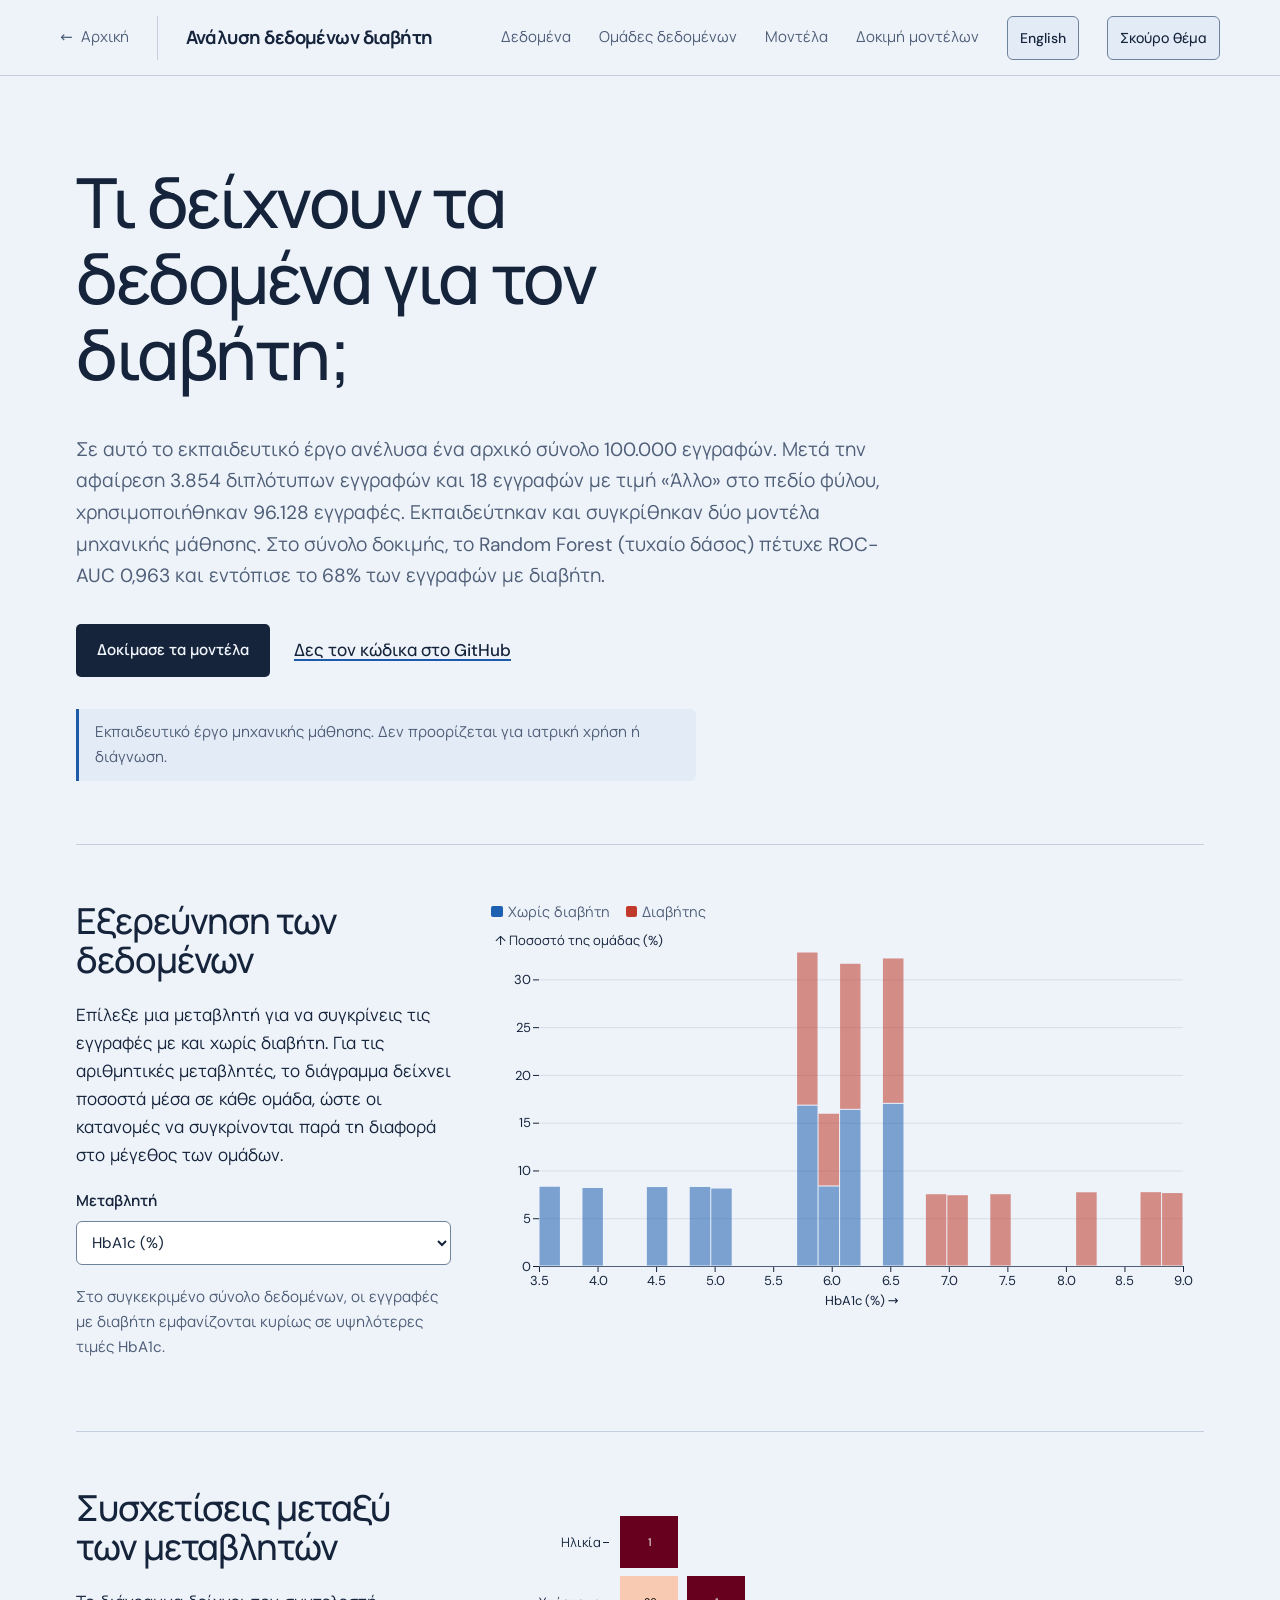
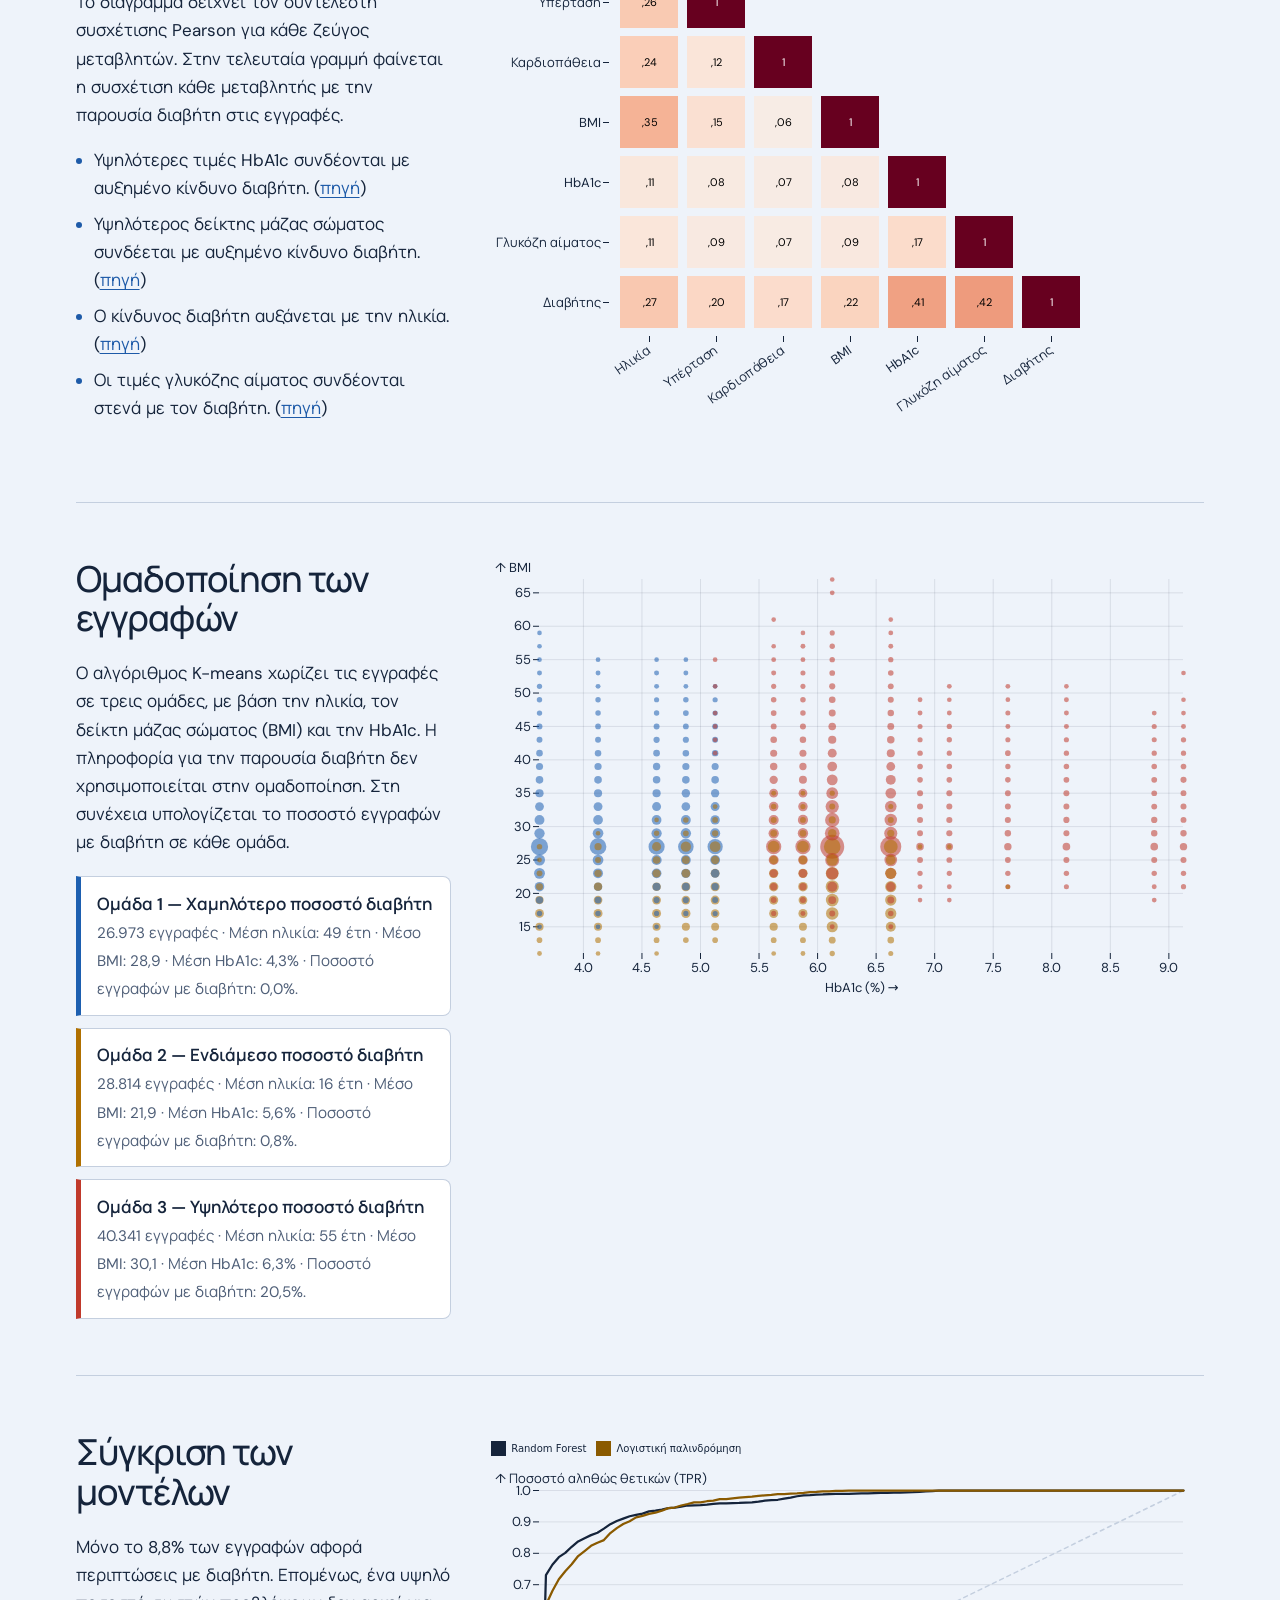
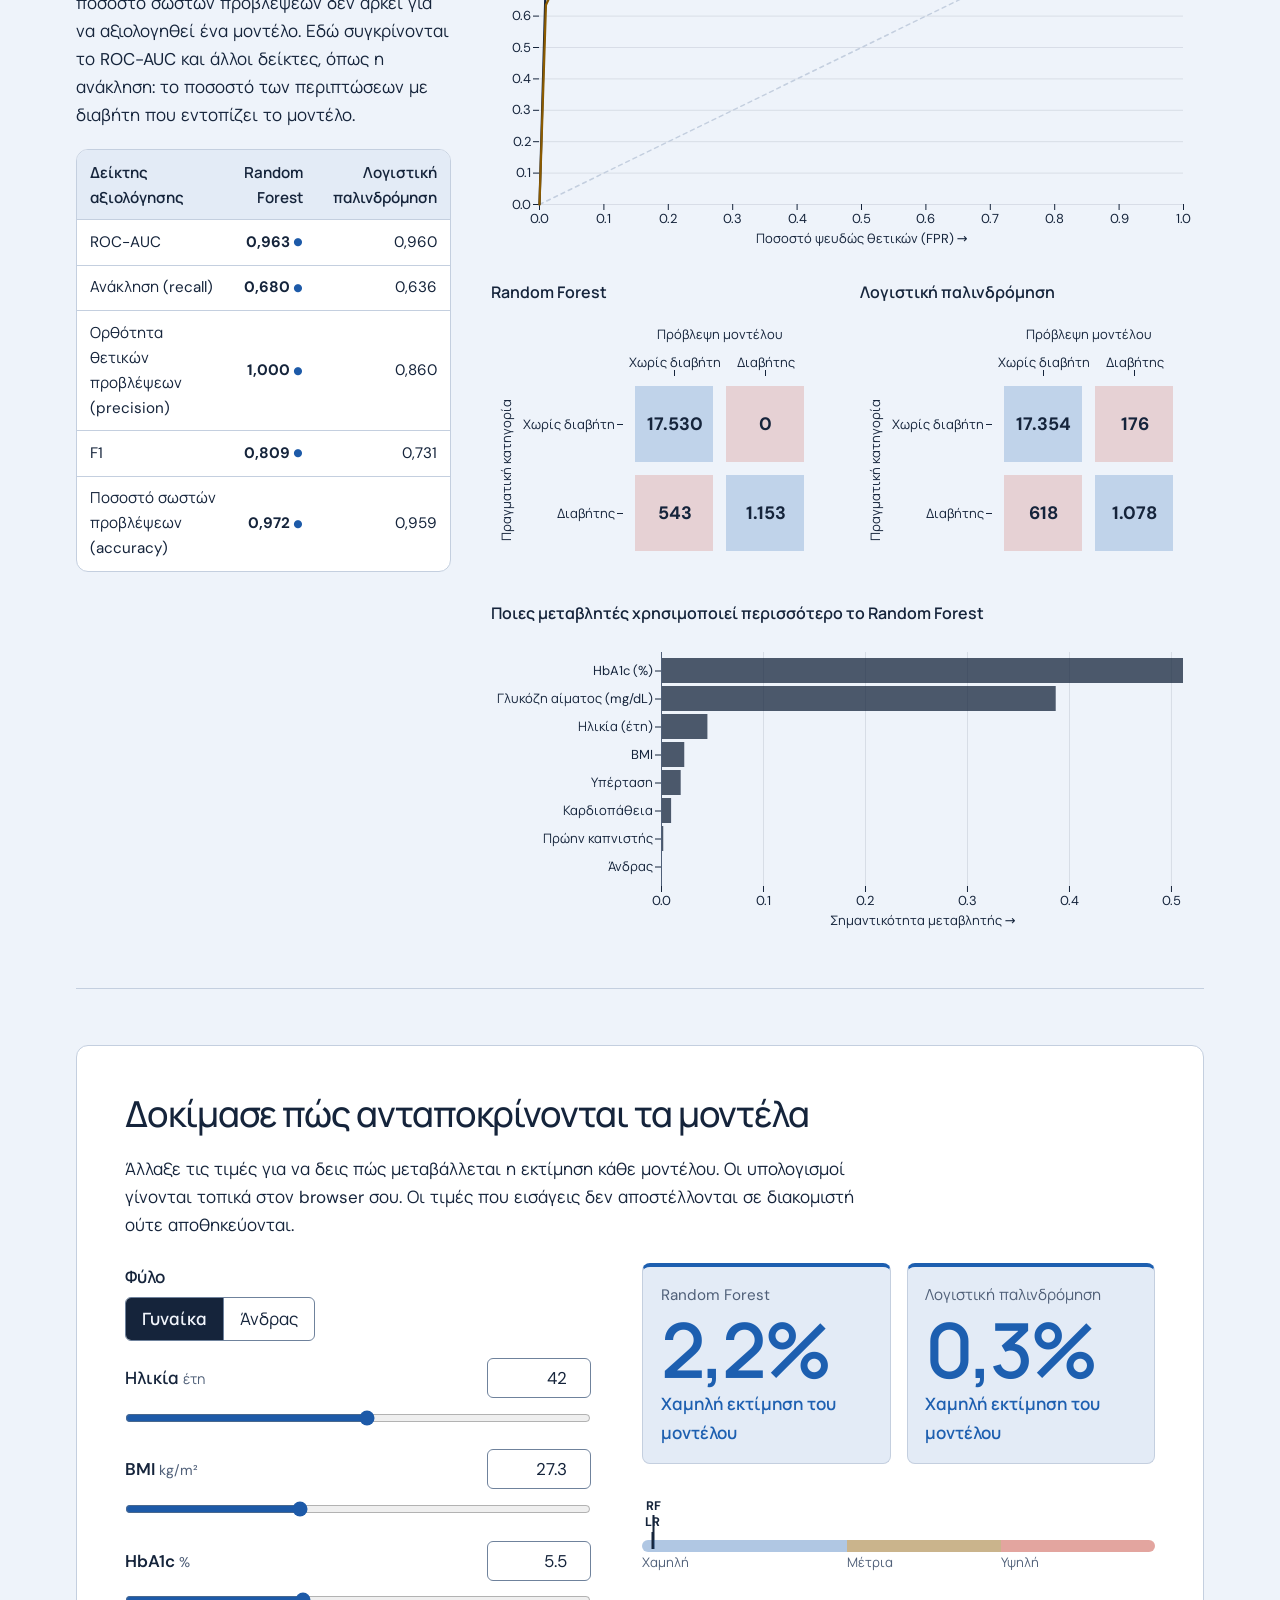
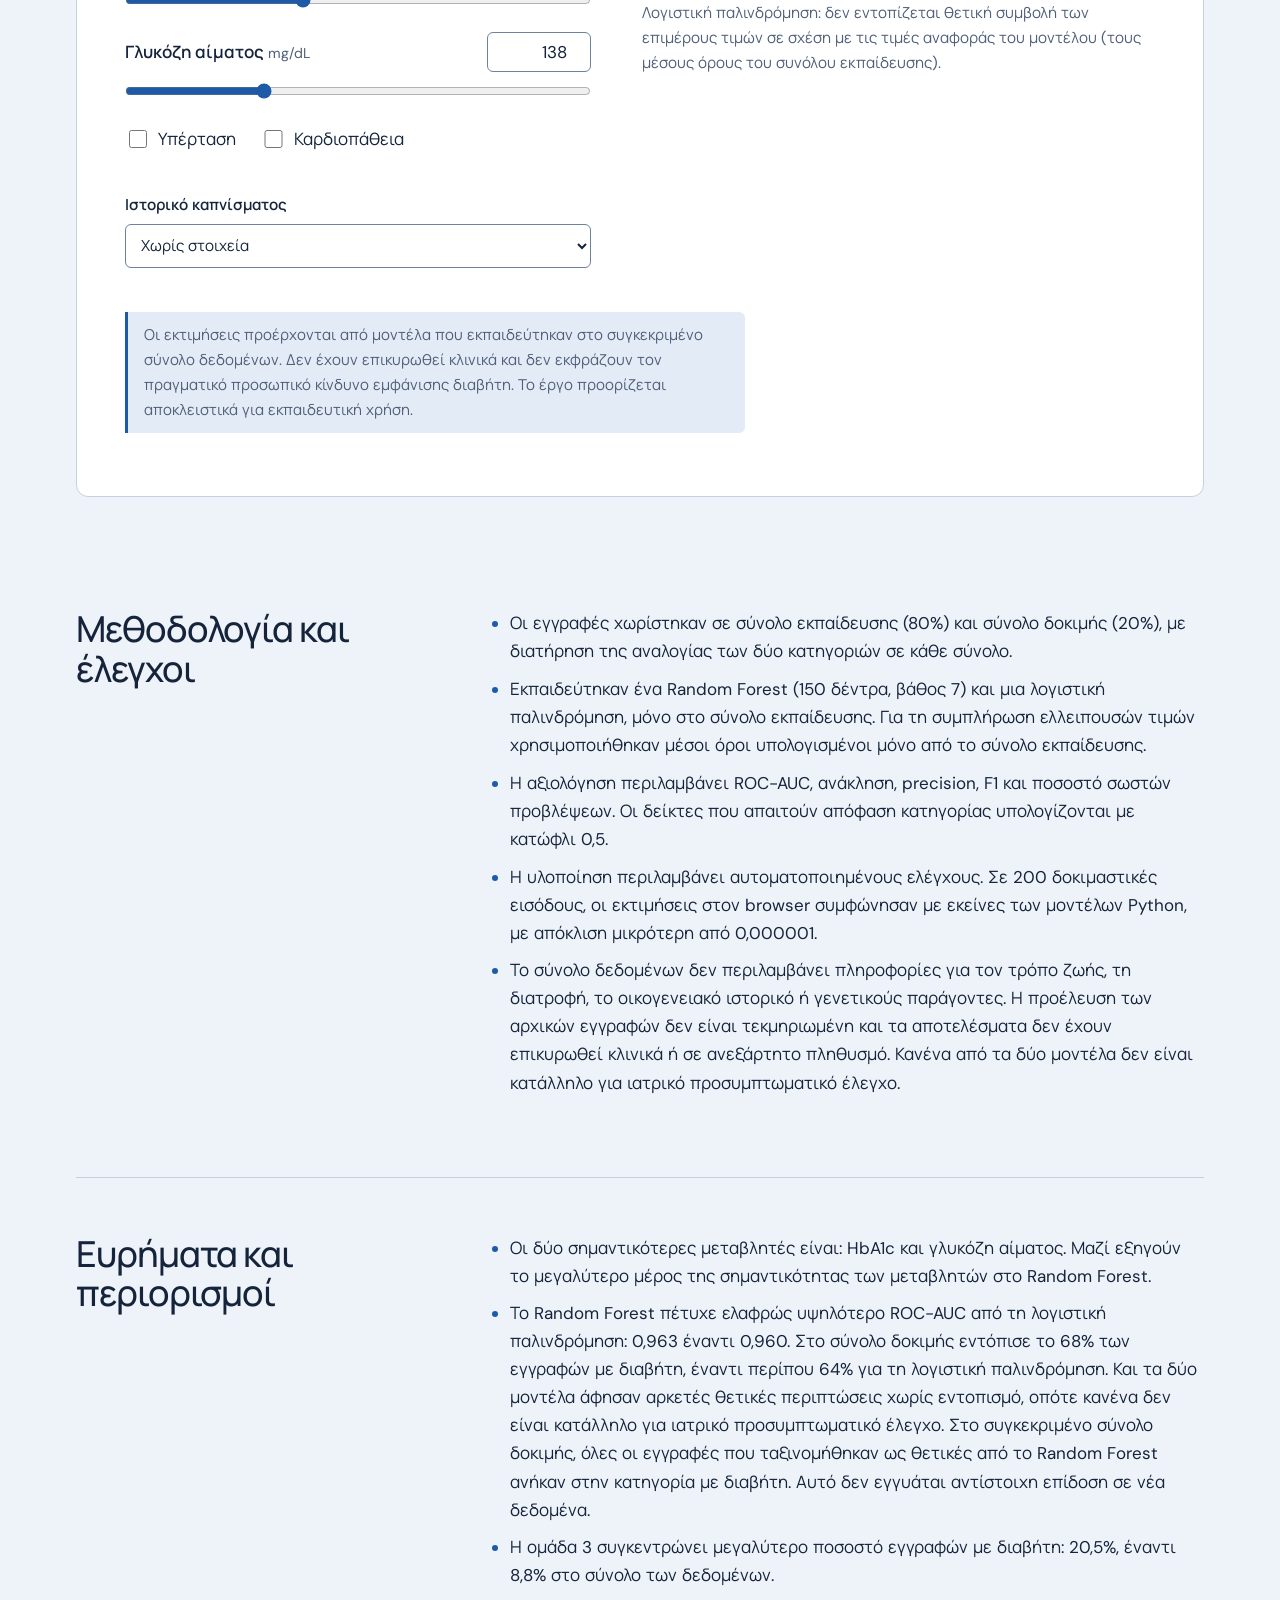
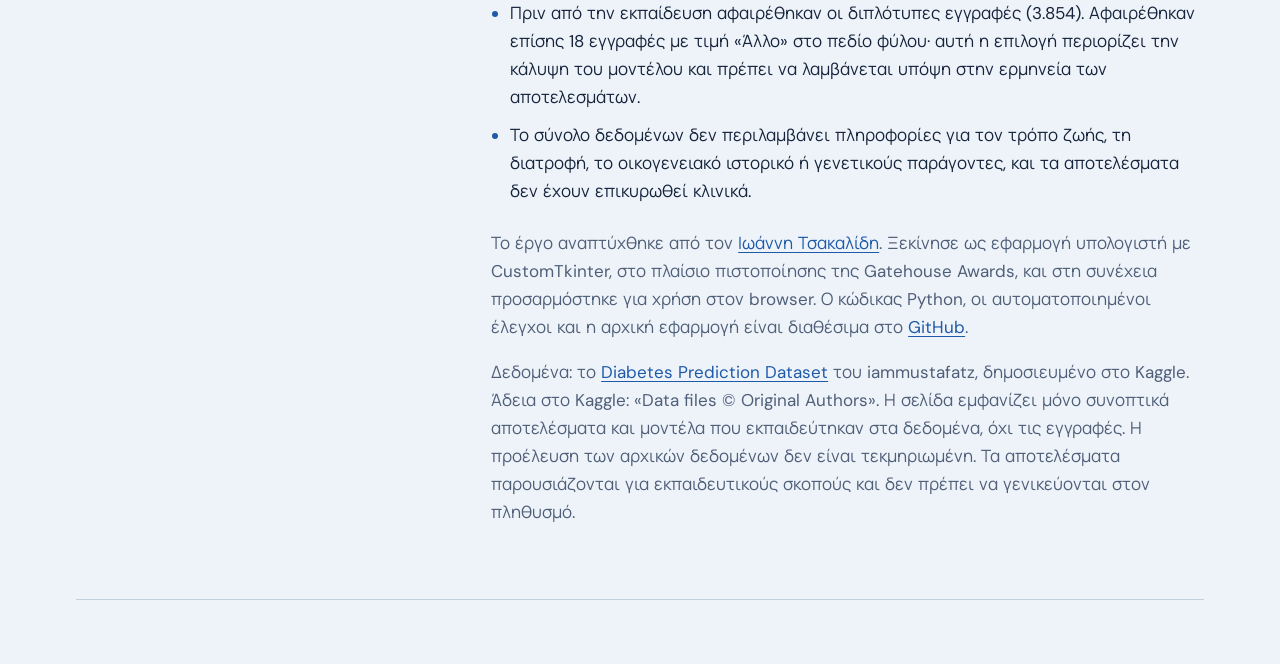
==== commit 56603b43: "Give the project page the portfolio's visual identity The page now uses tsakioan.com's palette, font" ====
--- a/web/el/index.html
+++ b/web/el/index.html
@@ -22,8 +22,9 @@
   <meta property="og:locale" content="el_GR">
   <meta property="og:locale:alternate" content="en_US">
   <meta name="twitter:card" content="summary_large_image">
-  <link rel="preload" href="../vendor/fonts/atkinson-hyperlegible-latin-400-normal.woff2" as="font" type="font/woff2" crossorigin>
-  <link rel="preload" href="../vendor/fonts/atkinson-hyperlegible-latin-700-normal.woff2" as="font" type="font/woff2" crossorigin>
+  <link rel="preload" href="../vendor/fonts/dmsans-latin.woff2" as="font" type="font/woff2" crossorigin>
+  <link rel="preload" href="../vendor/fonts/manrope-latin.woff2" as="font" type="font/woff2" crossorigin>
+  <link rel="preload" href="../vendor/fonts/manrope-greek.woff2" as="font" type="font/woff2" crossorigin>
   <link rel="stylesheet" href="../styles.css">
   <script src="../vendor/d3.min.js" defer></script>
   <script src="../vendor/plot.umd.min.js" defer></script>
--- a/web/styles.css
+++ b/web/styles.css
@@ -1,139 +1,212 @@
-@font-face { font-family: "Atkinson Hyperlegible"; font-style: normal; font-weight: 400; font-display: swap; src: url("vendor/fonts/atkinson-hyperlegible-latin-400-normal.woff2") format("woff2"); }
-@font-face { font-family: "Atkinson Hyperlegible"; font-style: normal; font-weight: 700; font-display: swap; src: url("vendor/fonts/atkinson-hyperlegible-latin-700-normal.woff2") format("woff2"); }
-@font-face { font-family: "Atkinson Hyperlegible"; font-style: italic; font-weight: 400; font-display: swap; src: url("vendor/fonts/atkinson-hyperlegible-latin-400-italic.woff2") format("woff2"); }
+/* Fonts shared with tsakioan.com: DM Sans for text, Manrope for headings and figures.
+   DM Sans has no Greek glyphs, so Greek text falls through to Manrope, which does. */
+@font-face {
+  font-family: "DM Sans"; font-style: normal; font-weight: 400 700; font-display: swap;
+  src: url("vendor/fonts/dmsans-latin-ext.woff2") format("woff2");
+  unicode-range: U+0100-02BA, U+02BD-02C5, U+02C7-02CC, U+02CE-02D7, U+02DD-02FF, U+0304, U+0308, U+0329, U+1D00-1DBF, U+1E00-1E9F, U+1EF2-1EFF, U+2020, U+20A0-20AB, U+20AD-20C4, U+2113, U+2C60-2C7F, U+A720-A7FF;
+}
+@font-face {
+  font-family: "DM Sans"; font-style: normal; font-weight: 400 700; font-display: swap;
+  src: url("vendor/fonts/dmsans-latin.woff2") format("woff2");
+  unicode-range: U+0000-00FF, U+0131, U+0152-0153, U+02BB-02BC, U+02C6, U+02DA, U+02DC, U+0304, U+0308, U+0329, U+2000-206F, U+20AC, U+2122, U+2191, U+2193, U+2212, U+2215, U+FEFF, U+FFFD;
+}
+@font-face {
+  font-family: "Manrope"; font-style: normal; font-weight: 400 800; font-display: swap;
+  src: url("vendor/fonts/manrope-greek.woff2") format("woff2");
+  unicode-range: U+0370-0377, U+037A-037F, U+0384-038A, U+038C, U+038E-03A1, U+03A3-03FF;
+}
+@font-face {
+  font-family: "Manrope"; font-style: normal; font-weight: 400 800; font-display: swap;
+  src: url("vendor/fonts/manrope-latin-ext.woff2") format("woff2");
+  unicode-range: U+0100-02BA, U+02BD-02C5, U+02C7-02CC, U+02CE-02D7, U+02DD-02FF, U+0304, U+0308, U+0329, U+1D00-1DBF, U+1E00-1E9F, U+1EF2-1EFF, U+2020, U+20A0-20AB, U+20AD-20C4, U+2113, U+2C60-2C7F, U+A720-A7FF;
+}
+@font-face {
+  font-family: "Manrope"; font-style: normal; font-weight: 400 800; font-display: swap;
+  src: url("vendor/fonts/manrope-latin.woff2") format("woff2");
+  unicode-range: U+0000-00FF, U+0131, U+0152-0153, U+02BB-02BC, U+02C6, U+02DA, U+02DC, U+0304, U+0308, U+0329, U+2000-206F, U+20AC, U+2122, U+2191, U+2193, U+2212, U+2215, U+FEFF, U+FFFD;
+}
+
+/* Light theme: the portfolio's pale-blue Experience band. Dark theme: the portfolio itself.
+   Data colours: blue = no diabetes / lowest group, amber = middle, coral-red = diabetes / highest.
+   They differ in hue and lightness, so they stay apart for colour-blind readers too. */
 :root {
-  --paper: #f2f5f3;
+  --paper: #eef3fa;
   --surface: #ffffff;
-  --ink: #15231e;
-  --ink-soft: #4a5a54;
-  --rule: #d3ddd8;
-  --neg: #1f7a74;
-  --pos: #c2333d;
-  --mid: #946010;
-  --c0: #1f7a74;
-  --c1: #6b6fb5;
-  --c2: #c2333d;
-  --focus: #2f5fd0;
-  --font: "Atkinson Hyperlegible", system-ui, sans-serif;
+  --surface-2: #e3ebf6;
+  --ink: #15243b;
+  --ink-soft: #4f5f78;
+  --rule: #c4cfdf;
+  --control: #6f829c;
+  --accent: #1d5aa8;
+  --button: #15243b;
+  --button-ink: #f1f5fc;
+  --button-hover: #23406a;
+  --neg: #1d5fb0;
+  --pos: #c0392b;
+  --mid: #8a5a00;
+  --c0: #1d5fb0;
+  --c1: #b07000;
+  --c2: #c0392b;
+  --focus: #1d5aa8;
+  --font: "DM Sans", "Manrope", system-ui, sans-serif;
+  --display: "Manrope", "DM Sans", system-ui, sans-serif;
   color-scheme: light;
 }
 @media (prefers-color-scheme: dark) {
   :root:not([data-theme="light"]) {
-    --paper: #0f1714; --surface: #16211d; --ink: #e3ebe7; --ink-soft: #9fb0a9; --rule: #2a3833;
-    --neg: #4fb3a9; --pos: #ef6b72; --mid: #e0a849; --c0: #4fb3a9; --c1: #9a9ee0; --c2: #ef6b72;
-    --focus: #8fb0ff; color-scheme: dark;
+    --paper: #101a2b; --surface: #15243a; --surface-2: #192c46; --ink: #f1f5fc; --ink-soft: #a8b6ca;
+    --rule: #31425b; --control: #6b86a8; --accent: #85baff; --button: #85baff; --button-ink: #102440;
+    --button-hover: #b3d5ff; --neg: #6fb0ff; --pos: #ff8a7a; --mid: #f0c050; --c0: #6fb0ff;
+    --c1: #f0c050; --c2: #ff8a7a; --focus: #85baff; color-scheme: dark;
   }
 }
 :root[data-theme="dark"] {
-  --paper: #0f1714; --surface: #16211d; --ink: #e3ebe7; --ink-soft: #9fb0a9; --rule: #2a3833;
-  --neg: #4fb3a9; --pos: #ef6b72; --mid: #e0a849; --c0: #4fb3a9; --c1: #9a9ee0; --c2: #ef6b72;
-  --focus: #8fb0ff; color-scheme: dark;
+  --paper: #101a2b; --surface: #15243a; --surface-2: #192c46; --ink: #f1f5fc; --ink-soft: #a8b6ca;
+  --rule: #31425b; --control: #6b86a8; --accent: #85baff; --button: #85baff; --button-ink: #102440;
+  --button-hover: #b3d5ff; --neg: #6fb0ff; --pos: #ff8a7a; --mid: #f0c050; --c0: #6fb0ff;
+  --c1: #f0c050; --c2: #ff8a7a; --focus: #85baff; color-scheme: dark;
 }
 
 * { box-sizing: border-box; }
-html { scroll-behavior: smooth; scroll-padding-top: 4.5rem; }
+html { scroll-behavior: smooth; scroll-padding-top: 5.5rem; }
 @media (prefers-reduced-motion: reduce) { html { scroll-behavior: auto; } * { transition: none !important; } }
 body {
   margin: 0; background: var(--paper); color: var(--ink);
-  font: 400 1.0625rem/1.55 var(--font); font-variant-numeric: tabular-nums;
-}
-a { color: inherit; text-underline-offset: 0.18em; }
-:focus-visible { outline: 3px solid var(--focus); outline-offset: 2px; border-radius: 2px; }
-h1, h2 { font-weight: 700; line-height: 1.12; margin: 0 0 0.6em; letter-spacing: -0.01em; }
-h1 { font-size: clamp(2.1rem, 5.4vw, 3.6rem); max-width: 17ch; }
-h2 { font-size: clamp(1.45rem, 2.6vw, 1.9rem); }
+  font: 400 1.0625rem/1.65 var(--font); font-variant-numeric: tabular-nums;
+  -webkit-font-smoothing: antialiased;
+}
+a { color: inherit; text-underline-offset: 0.2em; }
+::selection { background: var(--accent); color: var(--paper); }
+:focus-visible { outline: 3px solid var(--focus); outline-offset: 4px; border-radius: 3px; }
+h1, h2 { font-family: var(--display); font-weight: 500; line-height: 1.1; margin: 0 0 0.6em; font-variant-numeric: normal; }
+h1 { font-size: clamp(2.5rem, 5.4vw, 4.4rem); letter-spacing: -0.035em; max-width: 17ch; }
+h2 { font-size: clamp(1.6rem, 2.8vw, 2.3rem); letter-spacing: -0.03em; }
 p { margin: 0 0 1em; max-width: 62ch; }
-.skip { position: absolute; left: -999px; }
 .sr-only { position: absolute; width: 1px; height: 1px; padding: 0; margin: -1px; overflow: hidden; clip: rect(0 0 0 0); white-space: nowrap; border: 0; }
-.skip:focus { left: 1rem; top: 1rem; background: var(--surface); padding: .5rem 1rem; z-index: 10; }
-
+.skip {
+  position: absolute; left: 10px; top: -90px; z-index: 10; padding: 12px;
+  background: var(--button); color: var(--button-ink); border-radius: 5px; font-weight: 600;
+}
+.skip:focus { top: 10px; }
+
+/* ---------- header: wordmark-style title, plain links, boxed language and theme switches ---------- */
 .topbar {
-  position: sticky; top: 0; z-index: 5; display: flex; align-items: center; gap: 1.5rem;
-  padding: .75rem max(16px, calc((100vw - 1160px) / 2)); background: color-mix(in srgb, var(--paper) 92%, transparent);
-  backdrop-filter: blur(6px); border-bottom: 1px solid var(--rule);
-}
-.home-link { color: var(--ink-soft); text-decoration: none; white-space: nowrap; padding-right: 1.5rem; border-right: 1px solid var(--rule); }
-.home-link:hover { color: var(--ink); text-decoration: underline; }
-.brand { font-weight: 700; text-decoration: none; }
-.topbar nav { display: flex; gap: 1.1rem; margin-left: auto; }
-.topbar nav a { text-decoration: none; color: var(--ink-soft); }
-.topbar nav a:hover { color: var(--ink); text-decoration: underline; }
-.theme-toggle {
-  font: inherit; font-size: .9rem; color: var(--ink); background: transparent;
-  border: 1px solid var(--rule); border-radius: 999px; padding: .25rem .8rem; cursor: pointer;
-}
+  position: sticky; top: 0; z-index: 5; display: flex; align-items: center; gap: 1.75rem;
+  min-height: 76px; padding: .6rem max(16px, calc((100vw - 1160px) / 2));
+  background: color-mix(in srgb, var(--paper) 94%, transparent); backdrop-filter: blur(6px);
+  border-bottom: 1px solid var(--rule); font-size: .9375rem;
+}
+.topbar a { text-decoration: none; }
+.home-link {
+  display: inline-flex; align-items: center; gap: .5rem; min-height: 44px; white-space: nowrap;
+  color: var(--ink-soft); padding-right: 1.75rem; border-right: 1px solid var(--rule);
+}
+.brand { font: 700 1.15rem/1.2 var(--display); letter-spacing: -0.03em; }
+.topbar nav { display: flex; align-items: center; gap: 1.75rem; margin-left: auto; }
+.topbar nav a { color: var(--ink-soft); white-space: nowrap; }
+.home-link:hover, .brand:hover, .topbar nav a:hover { color: var(--accent); }
+.topbar nav a[hreflang], .theme-toggle {
+  display: inline-flex; align-items: center; min-height: 44px; padding: 0 12px;
+  background: var(--surface-2); border: 1px solid var(--control); border-radius: 6px;
+  color: var(--ink); font: 500 .875rem var(--font); white-space: nowrap; cursor: pointer;
+}
+.topbar nav a[hreflang]:hover, .theme-toggle:hover { border-color: var(--accent); color: var(--accent); }
 
 main { max-width: 1160px; margin: 0 auto; padding: 0 16px 4rem; }
-.hero { padding: clamp(3rem, 9vw, 6.5rem) 0 3rem; border-bottom: 1px solid var(--rule); }
+.hero { padding: clamp(3rem, 8vw, 5.5rem) 0 3rem; border-bottom: 1px solid var(--rule); }
 .lede { font-size: 1.2rem; color: var(--ink-soft); }
-.hero-actions { display: flex; flex-wrap: wrap; align-items: center; gap: 1.25rem; margin: 1.75rem 0; }
+.hero-actions { display: flex; flex-wrap: wrap; align-items: center; gap: 1.5rem; margin: 2rem 0; }
 .button {
-  display: inline-block; background: var(--ink); color: var(--paper); text-decoration: none;
-  padding: .75rem 1.25rem; border-radius: 6px; font-weight: 700;
-}
-.button:hover { background: var(--neg); }
-.disclaimer { font-size: .92rem; color: var(--ink-soft); font-style: italic; }
+  display: inline-flex; align-items: center; min-height: 48px; padding: 14px 21px;
+  background: var(--button); color: var(--button-ink); border-radius: 5px;
+  font-size: .9375rem; font-weight: 600; text-decoration: none; transition: background .2s, transform .2s;
+}
+.button:hover { background: var(--button-hover); transform: translateY(-2px); }
+.link { color: var(--ink); font-weight: 500; text-decoration-color: var(--accent); text-decoration-thickness: 2px; }
+.link:hover { color: var(--accent); }
+.disclaimer {
+  font-size: .9375rem; color: var(--ink-soft); padding: .7rem 1rem; background: var(--surface-2);
+  border-left: 3px solid var(--accent); border-radius: 0 6px 6px 0;
+}
 
 .block {
   display: grid; grid-template-columns: minmax(0, 1fr) minmax(0, 1.9fr); gap: 2.5rem;
   padding: 3.5rem 0; border-bottom: 1px solid var(--rule);
 }
+.block-text a, .about a, .findings a { color: var(--accent); }
 .block-chart { margin: 0; min-width: 0; }
 .block-chart svg, .chart-stack svg { max-width: 100%; height: auto; overflow: visible; }
 .chart-stack { display: grid; gap: 2rem; }
 .chart-stack figure { margin: 0; }
 .confusions { display: grid; grid-template-columns: 1fr 1fr; gap: 1.5rem; }
 .note { color: var(--ink-soft); font-size: .95rem; }
-.field { display: grid; gap: .35rem; margin: 1.25rem 0; font-weight: 700; font-size: .95rem; }
+.field { display: grid; gap: .4rem; margin: 1.25rem 0; font-weight: 600; font-size: .95rem; }
 select, input[type="number"] {
-  font: inherit; color: var(--ink); background: var(--surface); border: 1px solid var(--rule);
-  border-radius: 6px; padding: .45rem .6rem;
-}
-.chart-title { font-weight: 700; font-size: .95rem; margin: 0 0 .5rem; }
+  font: inherit; font-weight: 400; color: var(--ink); background: var(--surface);
+  border: 1px solid var(--control); border-radius: 6px; padding: .55rem .7rem; min-height: 44px;
+}
+select:hover, input[type="number"]:hover { border-color: var(--accent); }
+.chart-title { font-weight: 600; font-size: .95rem; margin: 0 0 .5rem; }
 .legend { display: flex; gap: 1rem; font-size: .9rem; color: var(--ink-soft); margin: 0 0 .5rem; flex-wrap: wrap; }
 .swatch { display: inline-block; width: .8em; height: .8em; border-radius: 2px; margin-right: .35em; vertical-align: -0.05em; }
 
 .hypotheses { padding-left: 1.1rem; margin: 1rem 0 0; }
 .hypotheses li { margin-bottom: .5rem; }
-.cluster-list { list-style: none; padding: 0; margin: 1.25rem 0 0; display: grid; gap: 1rem; }
-.cluster-list li { padding-left: .9rem; border-left: 4px solid var(--c); }
-.cluster-list strong { display: block; }
+.hypotheses li::marker, .findings-list li::marker { color: var(--accent); }
+.cluster-list { list-style: none; padding: 0; margin: 1.25rem 0 0; display: grid; gap: .75rem; }
+.cluster-list li {
+  padding: .8rem 1rem; background: var(--surface); border: 1px solid var(--rule);
+  border-left: 5px solid var(--c); border-radius: 0 8px 8px 0;
+}
+.cluster-list strong { display: block; font-weight: 600; }
 .cluster-list span { color: var(--ink-soft); font-size: .95rem; }
 
-.metrics { border-collapse: collapse; width: 100%; margin-top: 1.25rem; font-size: .95rem; }
-.metrics th, .metrics td { text-align: right; padding: .45rem .35rem; border-bottom: 1px solid var(--rule); }
+.metrics {
+  border-collapse: separate; border-spacing: 0; width: 100%; margin-top: 1.25rem; font-size: .95rem;
+  background: var(--surface); border: 1px solid var(--rule); border-radius: 12px; overflow: hidden;
+}
+.metrics th, .metrics td { text-align: right; padding: .6rem .6rem; border-bottom: 1px solid var(--rule); }
+.metrics th:first-child { padding-left: .8rem; }
+.metrics td:last-child, .metrics th:last-child { padding-right: .8rem; }
+.metrics tbody tr:last-child > * { border-bottom: 0; }
 .metrics th:first-child, .metrics td:first-child { text-align: left; }
-.metrics thead th { font-weight: 700; vertical-align: bottom; }
+.metrics thead th { font-family: var(--display); font-weight: 600; vertical-align: bottom; background: var(--surface-2); }
+.metrics tbody th { font-weight: 400; hyphens: none; }
 .metrics td.best { font-weight: 700; }
-.metrics td.best::after { content: " ●"; color: var(--neg); font-size: .7em; vertical-align: .15em; }
+.metrics td.best::after { content: " ●"; color: var(--accent); font-size: .7em; vertical-align: .15em; }
 
 /* ---------- predictor: the one loud element ---------- */
 .predict {
-  margin: 3.5rem 0; padding: clamp(1.5rem, 4vw, 3rem); background: var(--surface);
-  border: 1px solid var(--rule); border-radius: 14px;
+  margin: 3.5rem 0; padding: clamp(1.25rem, 4vw, 3rem); background: var(--surface);
+  border: 1px solid var(--rule); border-radius: 12px;
 }
 .predict-grid { display: grid; grid-template-columns: minmax(0, 1fr) minmax(0, 1.1fr); gap: clamp(1.5rem, 4vw, 3.5rem); margin: 1.5rem 0; }
 .predict-form { display: grid; gap: 1.1rem; align-content: start; }
 .row { display: grid; gap: .35rem; }
-.row-head { display: flex; justify-content: space-between; align-items: baseline; gap: 1rem; font-weight: 700; }
-.row-head input[type="number"] { width: 6.5rem; text-align: right; padding: .25rem .45rem; }
+.row-head { display: flex; justify-content: space-between; align-items: baseline; gap: 1rem; font-weight: 600; }
+.row-head input[type="number"] { width: 6.5rem; text-align: right; padding: .3rem .5rem; min-height: 40px; }
 .row small { color: var(--ink-soft); font-weight: 400; }
-input[type="range"] { width: 100%; accent-color: var(--ink); }
-.segmented { display: inline-flex; border: 1px solid var(--rule); border-radius: 999px; overflow: hidden; width: fit-content; }
-.segmented label { padding: .35rem 1rem; cursor: pointer; }
+input[type="range"] { width: 100%; min-height: 28px; margin: 0; accent-color: var(--accent); cursor: pointer; }
+.segmented { display: inline-flex; border: 1px solid var(--control); border-radius: 6px; overflow: hidden; width: fit-content; }
+.segmented label { display: inline-flex; align-items: center; min-height: 42px; padding: 0 1rem; cursor: pointer; }
+.segmented label + label { border-left: 1px solid var(--control); }
 .segmented input { position: absolute; opacity: 0; }
-.segmented input:checked + span { font-weight: 700; }
-.segmented label:has(input:checked) { background: var(--ink); color: var(--paper); }
-.segmented label:has(input:focus-visible) { outline: 3px solid var(--focus); outline-offset: -3px; }
+.segmented input:checked + span { font-weight: 600; }
+.segmented label:has(input:checked) { background: var(--button); color: var(--button-ink); }
+.segmented label:has(input:focus-visible) { outline: 3px solid var(--focus); outline-offset: 2px; position: relative; }
 .checks { display: flex; gap: 1.5rem; flex-wrap: wrap; }
-.checks label { display: flex; gap: .5rem; align-items: center; cursor: pointer; }
-.checks input { width: 1.15rem; height: 1.15rem; accent-color: var(--ink); }
+.checks label { display: flex; gap: .5rem; align-items: center; min-height: 32px; cursor: pointer; }
+.checks input { width: 1.15rem; height: 1.15rem; accent-color: var(--accent); }
 
 .predict-result { display: grid; gap: 1.75rem; align-content: start; }
-.readouts { display: grid; grid-template-columns: 1fr 1fr; gap: 1.25rem; }
+.readouts { display: grid; grid-template-columns: 1fr 1fr; gap: 1rem; }
+.readout { padding: 1rem 1.1rem; background: var(--surface-2); border: 1px solid var(--rule); border-top: 4px solid var(--band, var(--rule)); border-radius: 8px; }
 .readout-name { font-size: .95rem; color: var(--ink-soft); margin: 0; }
-.readout-value { font-size: clamp(3rem, 8vw, 5.25rem); font-weight: 700; line-height: 1; letter-spacing: -0.03em; margin: .15rem 0; color: var(--band); }
-.readout-band { margin: 0; font-weight: 700; color: var(--band); }
+.readout-value {
+  font: 600 clamp(2.8rem, 7vw, 4.75rem)/1 var(--display); letter-spacing: -0.04em;
+  margin: .2rem 0; color: var(--band);
+}
+.readout-band { margin: 0; font-weight: 600; color: var(--band); }
 .scale { position: relative; height: 4.6rem; margin-top: .5rem; }
 .scale-track { position: absolute; top: 2.55rem; left: 0; right: 0; height: .7rem; border-radius: 999px; overflow: hidden; display: flex; }
 .scale-track span { height: 100%; }
@@ -154,13 +227,18 @@
 .about { color: var(--ink-soft); }
 .load-error { max-width: 1160px; margin: 1rem auto; padding: 1rem 16px; color: var(--pos); font-weight: 700; }
 
+@media (max-width: 1000px) {
+  .topbar, .topbar nav { gap: 1.25rem; }
+  .home-link { padding-right: 1.25rem; }
+}
 @media (max-width: 860px) {
   .block, .predict-grid { grid-template-columns: minmax(0, 1fr); gap: 1.5rem; }
-  .topbar { flex-wrap: wrap; row-gap: .4rem; }
+  .topbar { flex-wrap: wrap; row-gap: .25rem; padding-top: .5rem; padding-bottom: .5rem; }
   .theme-toggle { margin-left: auto; }
-  .topbar nav { order: 3; flex-basis: 100%; margin-left: 0; overflow-x: auto; gap: 1.25rem; font-size: .95rem; padding-bottom: .1rem; }
-  .topbar nav a { white-space: nowrap; }
-  html { scroll-padding-top: 6.5rem; }
+  /* Section links scroll sideways on narrow screens; the language switch leads the row so it is never scrolled out of view. */
+  .topbar nav { order: 3; flex-basis: 100%; margin-left: 0; overflow-x: auto; gap: 1.25rem; padding: .5rem 8px; margin: -.4rem -8px 0; }
+  .topbar nav a[hreflang] { order: -1; }
+  html { scroll-padding-top: 8rem; }
 }
 /* Small screens: the hero headline names the page, so the top bar keeps only the way back,
    the theme switch and the section links. */
@@ -172,4 +250,4 @@
   .readouts, .confusions { grid-template-columns: minmax(0, 1fr); }
   .hero-actions { flex-direction: column; align-items: flex-start; }
 }
-.block-chart figure h2, .chart-stack figure h2 { font-size: 1rem; margin: 0 0 .5rem; letter-spacing: 0; }
+.block-chart figure h2, .chart-stack figure h2 { font: 600 1rem/1.3 var(--display); margin: 0 0 .5rem; letter-spacing: 0; }
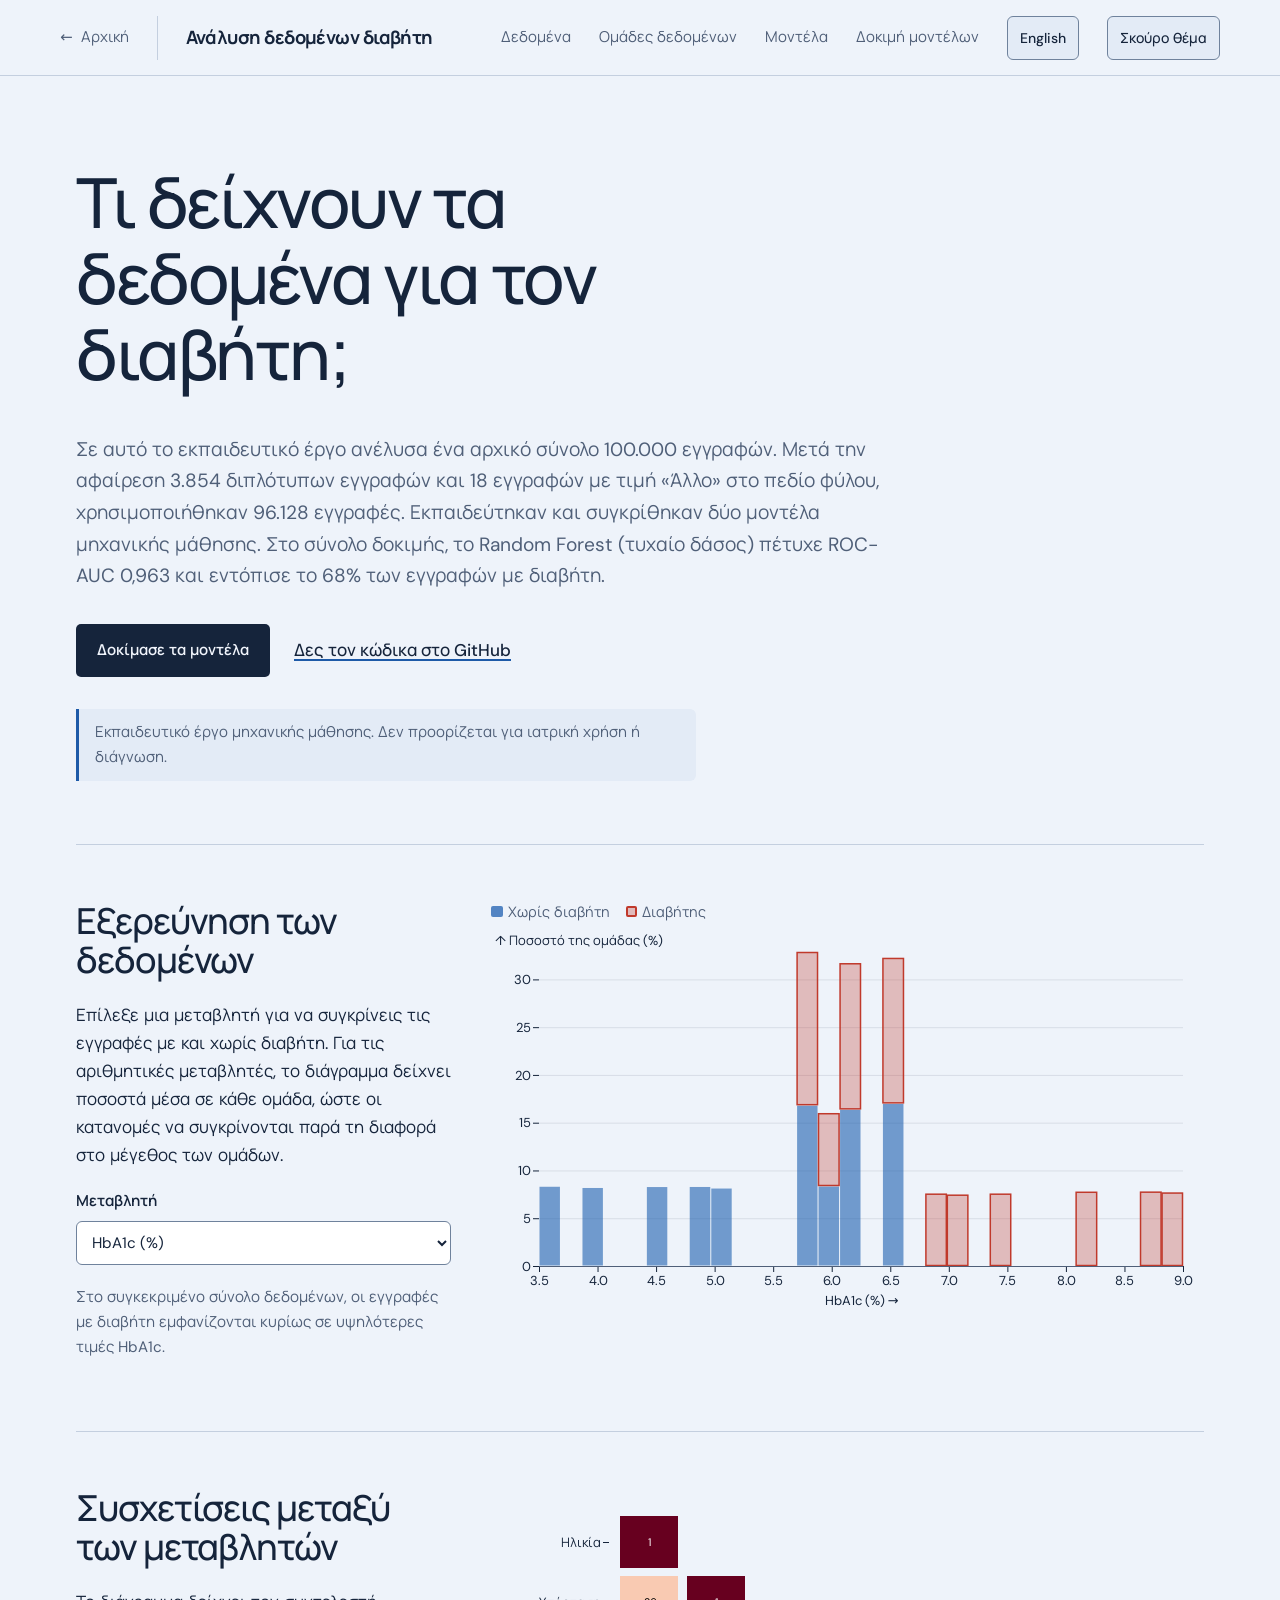
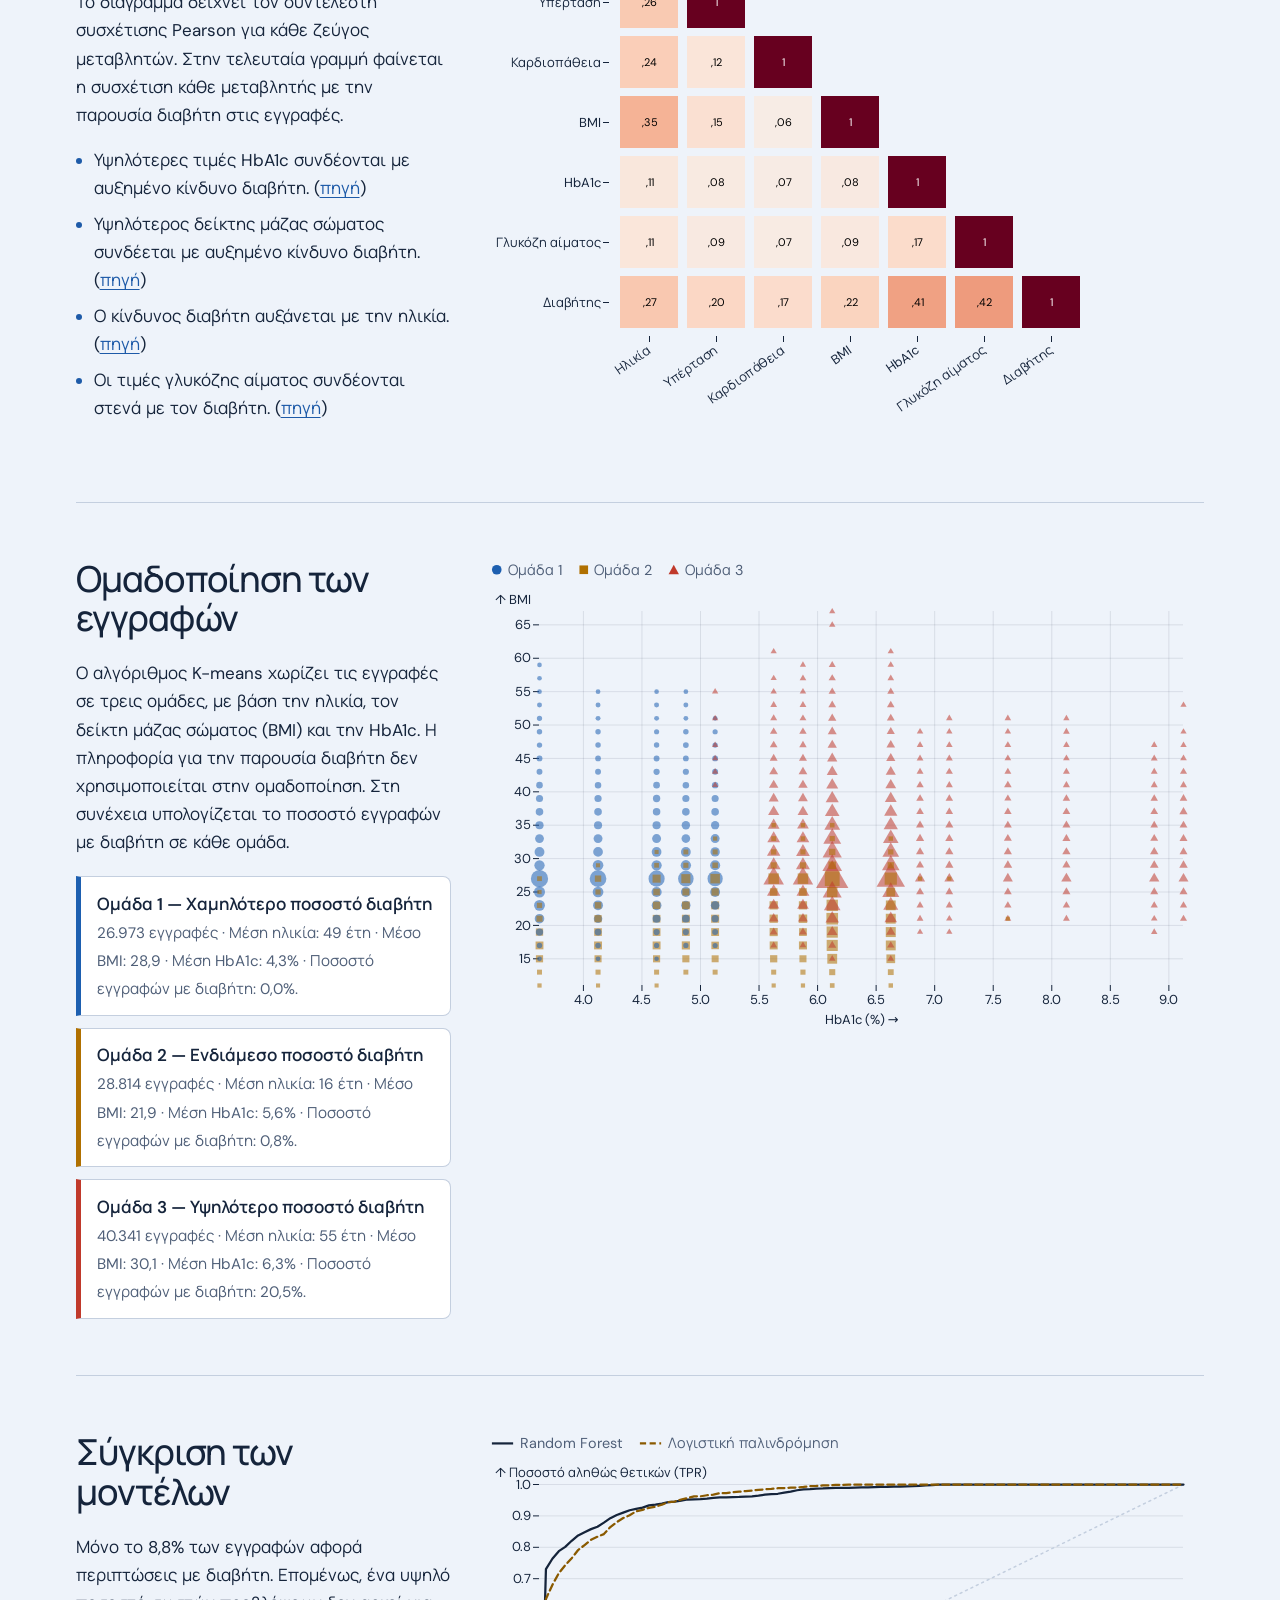
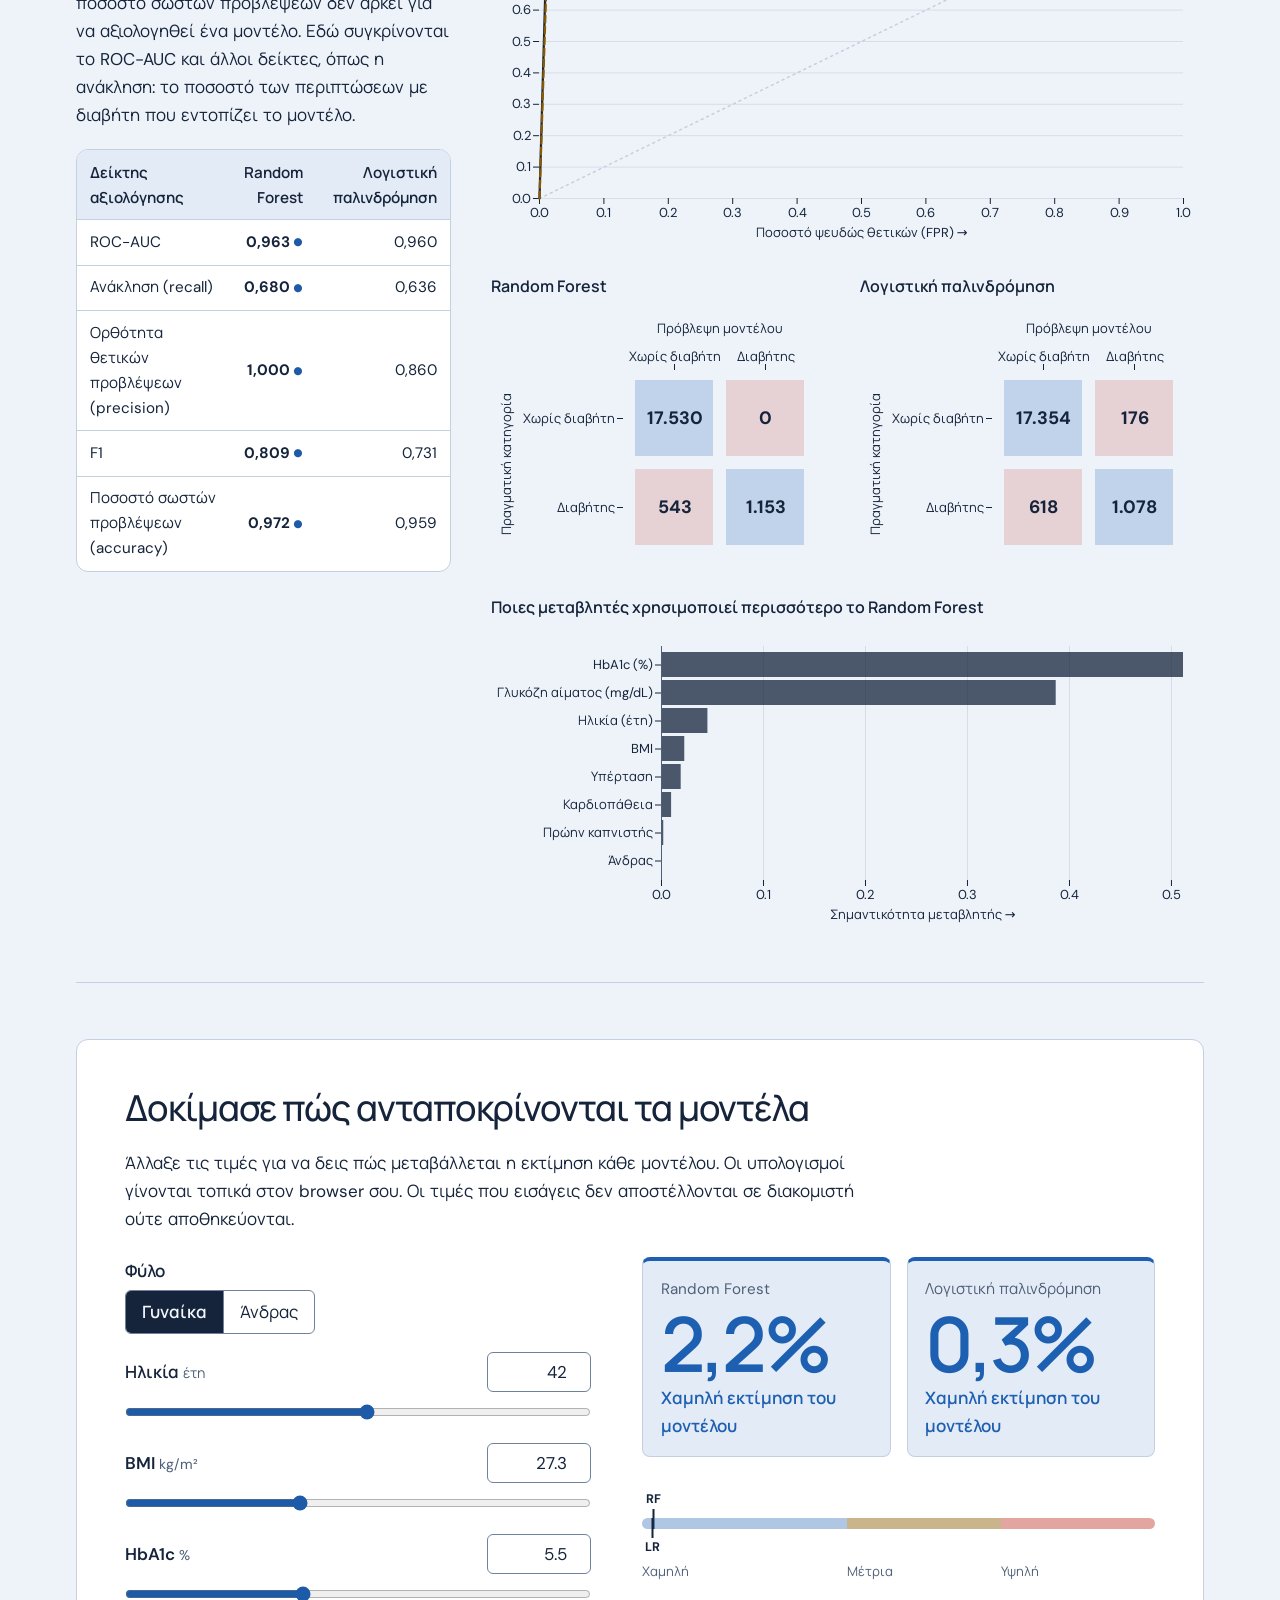
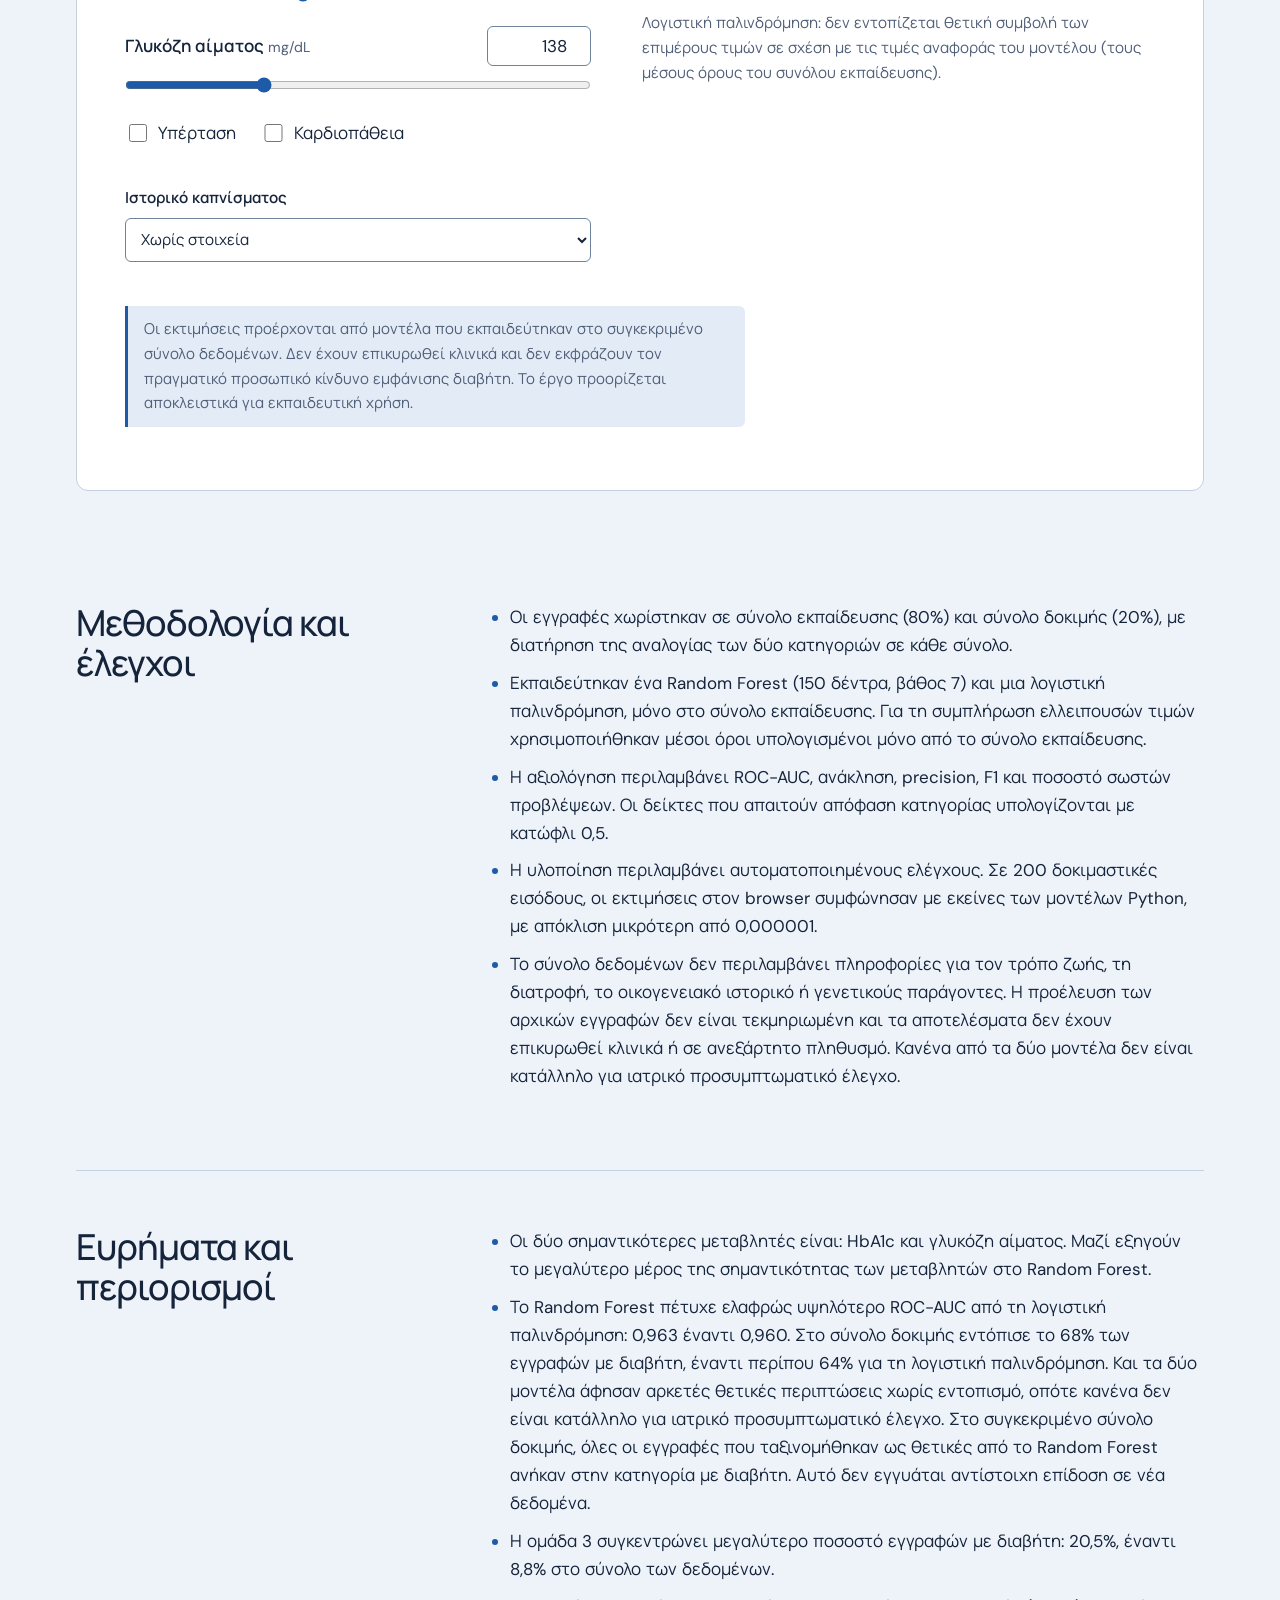
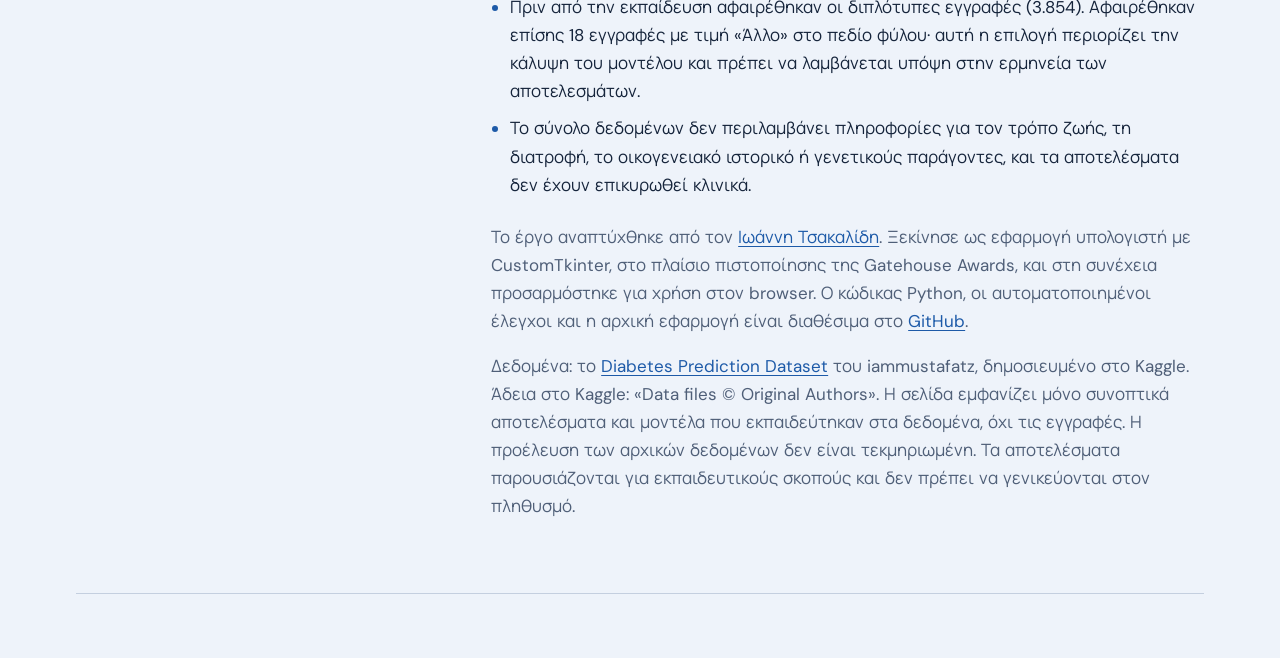
==== commit 5251daf2: "Keep the RF/LR labels apart, add non-colour chart cues, blue preview cards - Predictor scale: Random" ====
--- a/web/el/index.html
+++ b/web/el/index.html
@@ -15,7 +15,7 @@
   <meta property="og:title" content="Ανάλυση δεδομένων διαβήτη">
   <meta property="og:description" content="Εκπαιδευτικό έργο μηχανικής μάθησης με αρχικό σύνολο 100.000 εγγραφών: δες τα δεδομένα, σύγκρινε δύο μοντέλα και δοκίμασε πώς αλλάζουν οι εκτιμήσεις τους.">
   <meta property="og:url" content="https://tsakioan.com/projects/diabetes/el/">
-  <meta property="og:image" content="https://tsakioan.com/projects/diabetes/og-image-el.png?v=3">
+  <meta property="og:image" content="https://tsakioan.com/projects/diabetes/og-image-el.png?v=4">
   <meta property="og:image:width" content="2400">
   <meta property="og:image:height" content="1260">
   <meta property="og:image:alt" content="Τι δείχνουν τα δεδομένα για τον διαβήτη; Δύο μοντέλα μηχανικής μάθησης, τρεις ομάδες εγγραφών και μια διαδραστική δοκιμή των μοντέλων.">
--- a/web/styles.css
+++ b/web/styles.css
@@ -149,6 +149,8 @@
 .chart-title { font-weight: 600; font-size: .95rem; margin: 0 0 .5rem; }
 .legend { display: flex; gap: 1rem; font-size: .9rem; color: var(--ink-soft); margin: 0 0 .5rem; flex-wrap: wrap; }
 .swatch { display: inline-block; width: .8em; height: .8em; border-radius: 2px; margin-right: .35em; vertical-align: -0.05em; }
+.key { display: inline-block; width: 1.6em; height: .7em; margin-right: .4em; vertical-align: 0.05em; }
+.key-dot { width: .8em; height: .8em; margin-right: .35em; vertical-align: -0.05em; }
 
 .hypotheses { padding-left: 1.1rem; margin: 1rem 0 0; }
 .hypotheses li { margin-bottom: .5rem; }
@@ -207,8 +209,8 @@
   margin: .2rem 0; color: var(--band);
 }
 .readout-band { margin: 0; font-weight: 600; color: var(--band); }
-.scale { position: relative; height: 4.6rem; margin-top: .5rem; }
-.scale-track { position: absolute; top: 2.55rem; left: 0; right: 0; height: .7rem; border-radius: 999px; overflow: hidden; display: flex; }
+.scale { position: relative; height: 5.6rem; margin-top: .5rem; }
+.scale-track { position: absolute; top: 1.55rem; left: 0; right: 0; height: .7rem; border-radius: 999px; overflow: hidden; display: flex; }
 .scale-track span { height: 100%; }
 .scale-labels { position: absolute; left: 0; right: 0; bottom: 0; display: flex; font-size: .82rem; color: var(--ink-soft); }
 .scale-labels span:nth-child(1) { width: 40%; }
@@ -217,9 +219,11 @@
   position: absolute; top: 0; transform: translateX(-50%); display: flex; flex-direction: column; align-items: center;
   font-size: .78rem; font-weight: 700; line-height: 1; white-space: nowrap; transition: left .25s ease;
 }
-.marker::after { content: ""; width: 2px; height: 2.1rem; background: var(--ink); margin-top: .2rem; }
-.marker.lr { top: 1.05rem; }
-.marker.lr::after { height: 1.05rem; }
+/* Random Forest is marked above the scale and Logistic Regression below it, so the two labels
+   stay readable even when both models give the same estimate. */
+.marker::after { content: ""; width: 2px; height: 1.25rem; background: var(--ink); margin-top: .2rem; }
+.marker.lr { top: 1.55rem; flex-direction: column-reverse; }
+.marker.lr::after { margin: 0 0 .2rem; }
 .drivers { font-size: .95rem; color: var(--ink-soft); }
 
 .findings-list { padding-left: 1.2rem; margin: 0 0 1.5rem; }
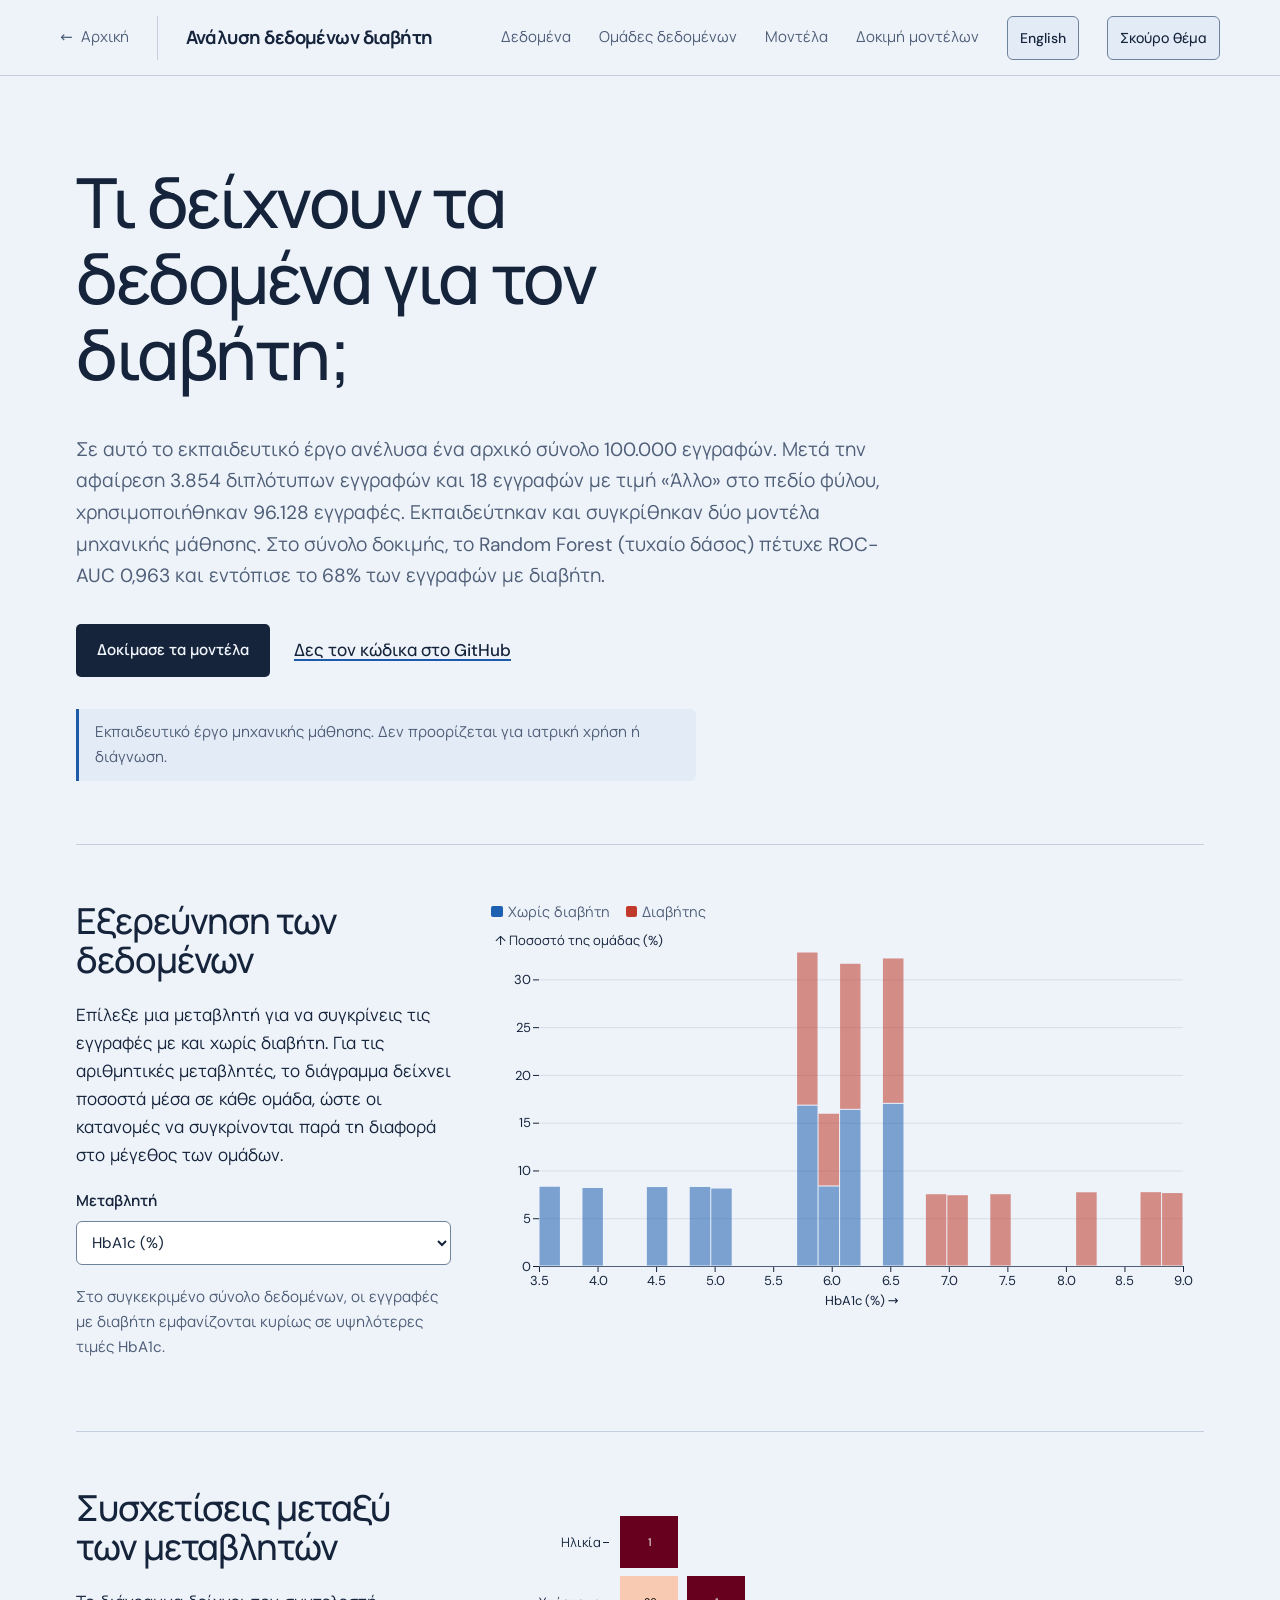
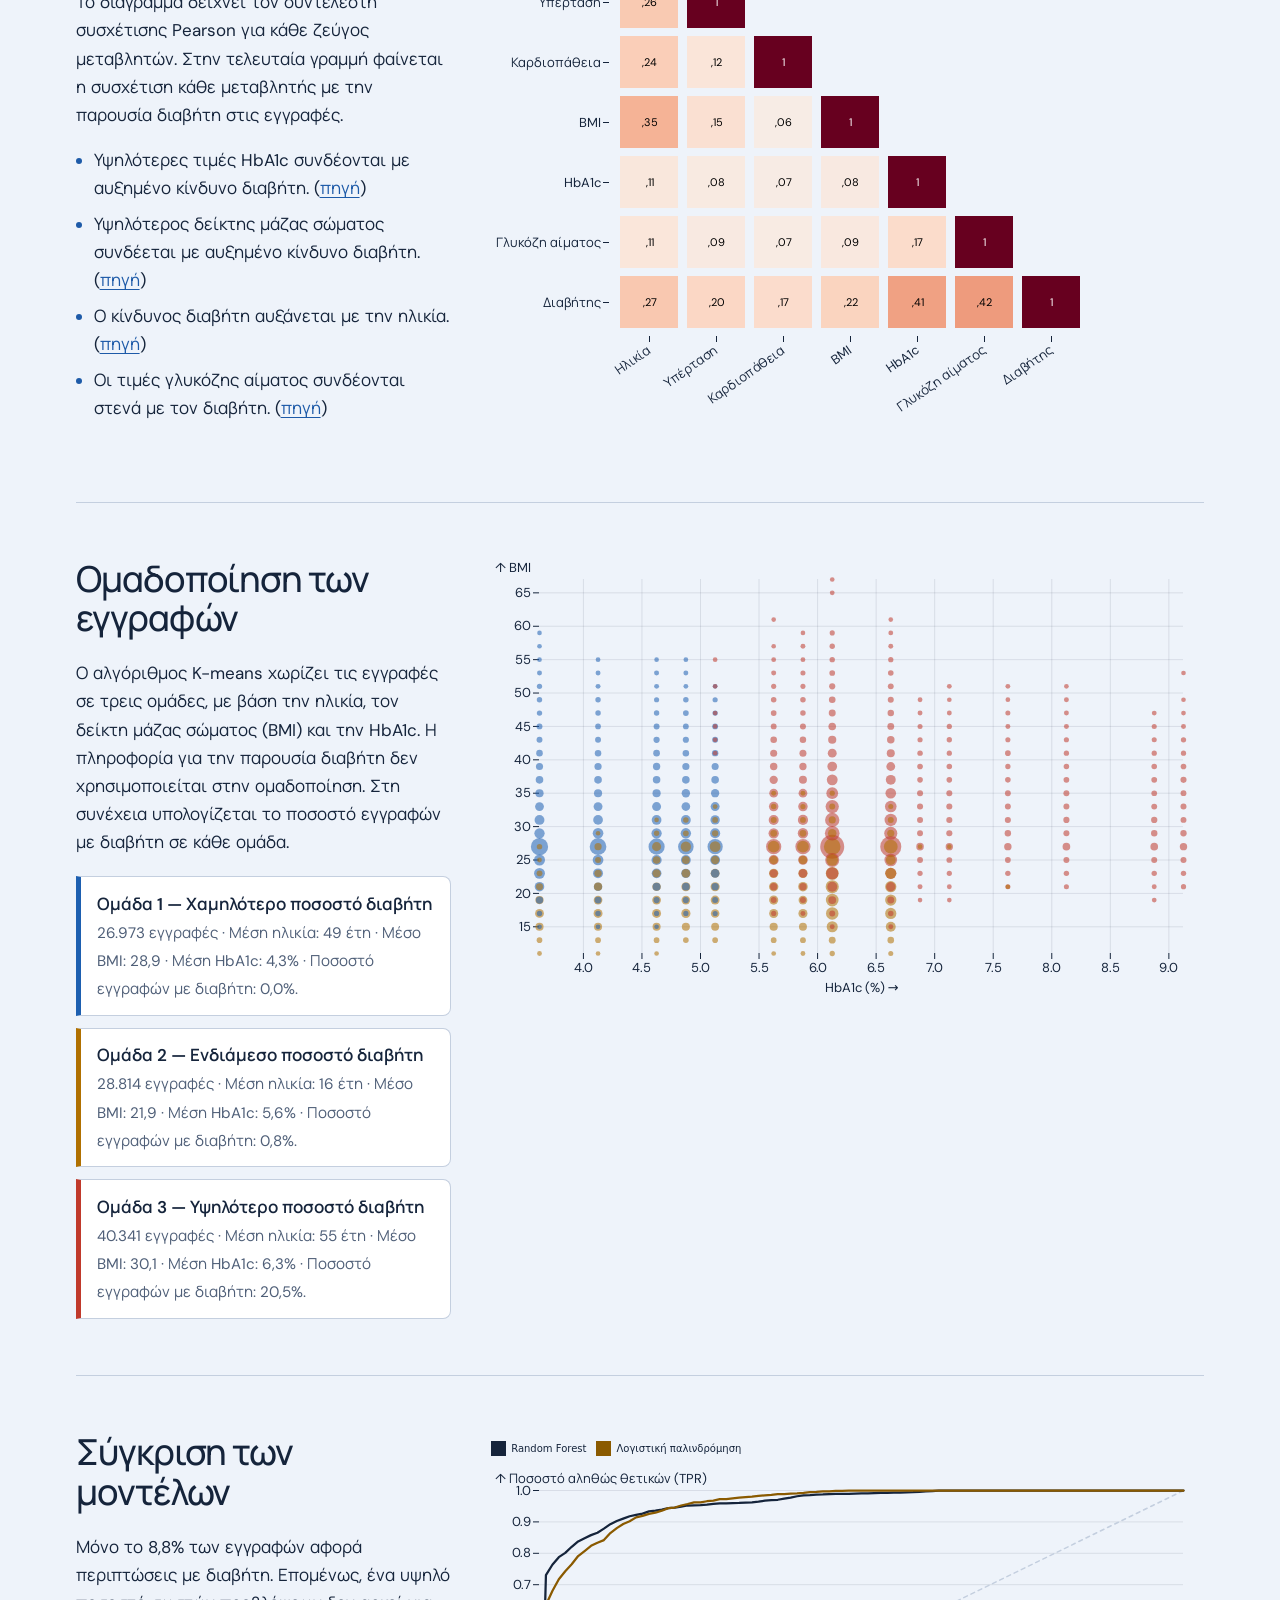
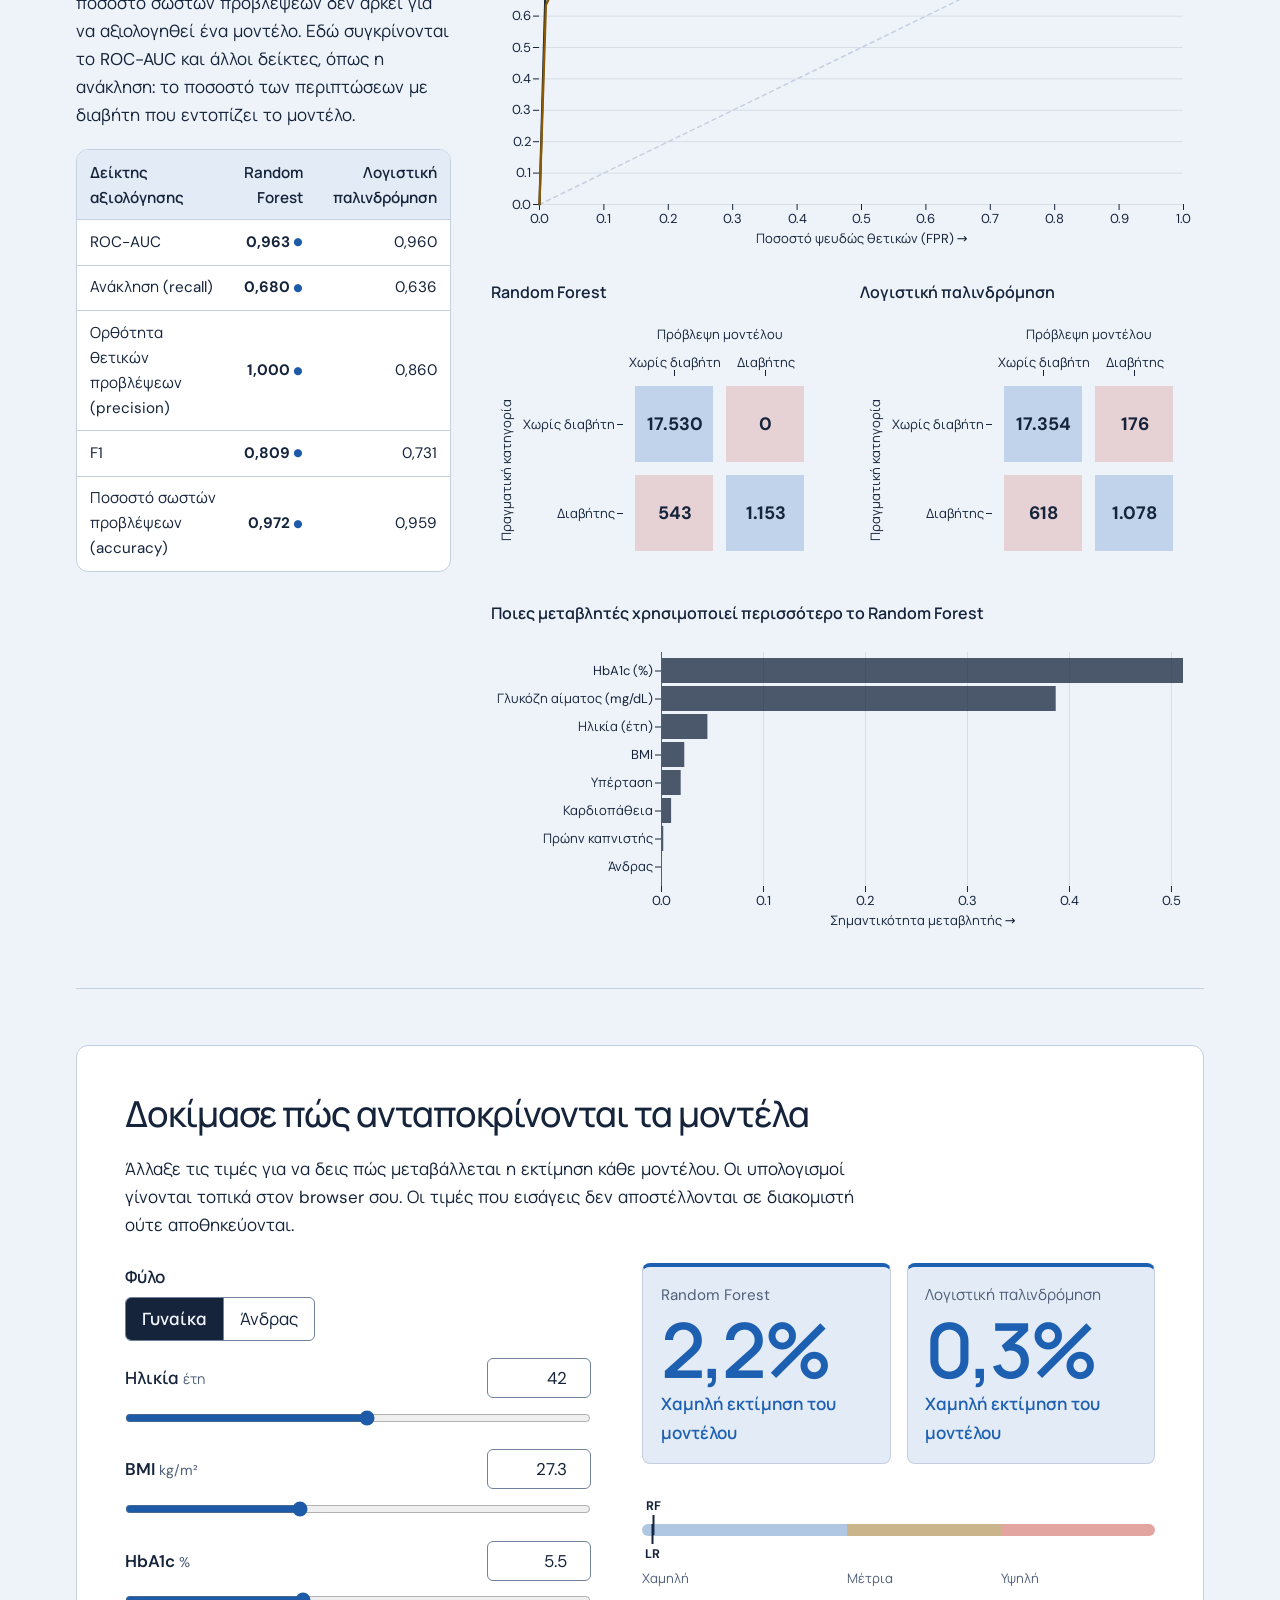
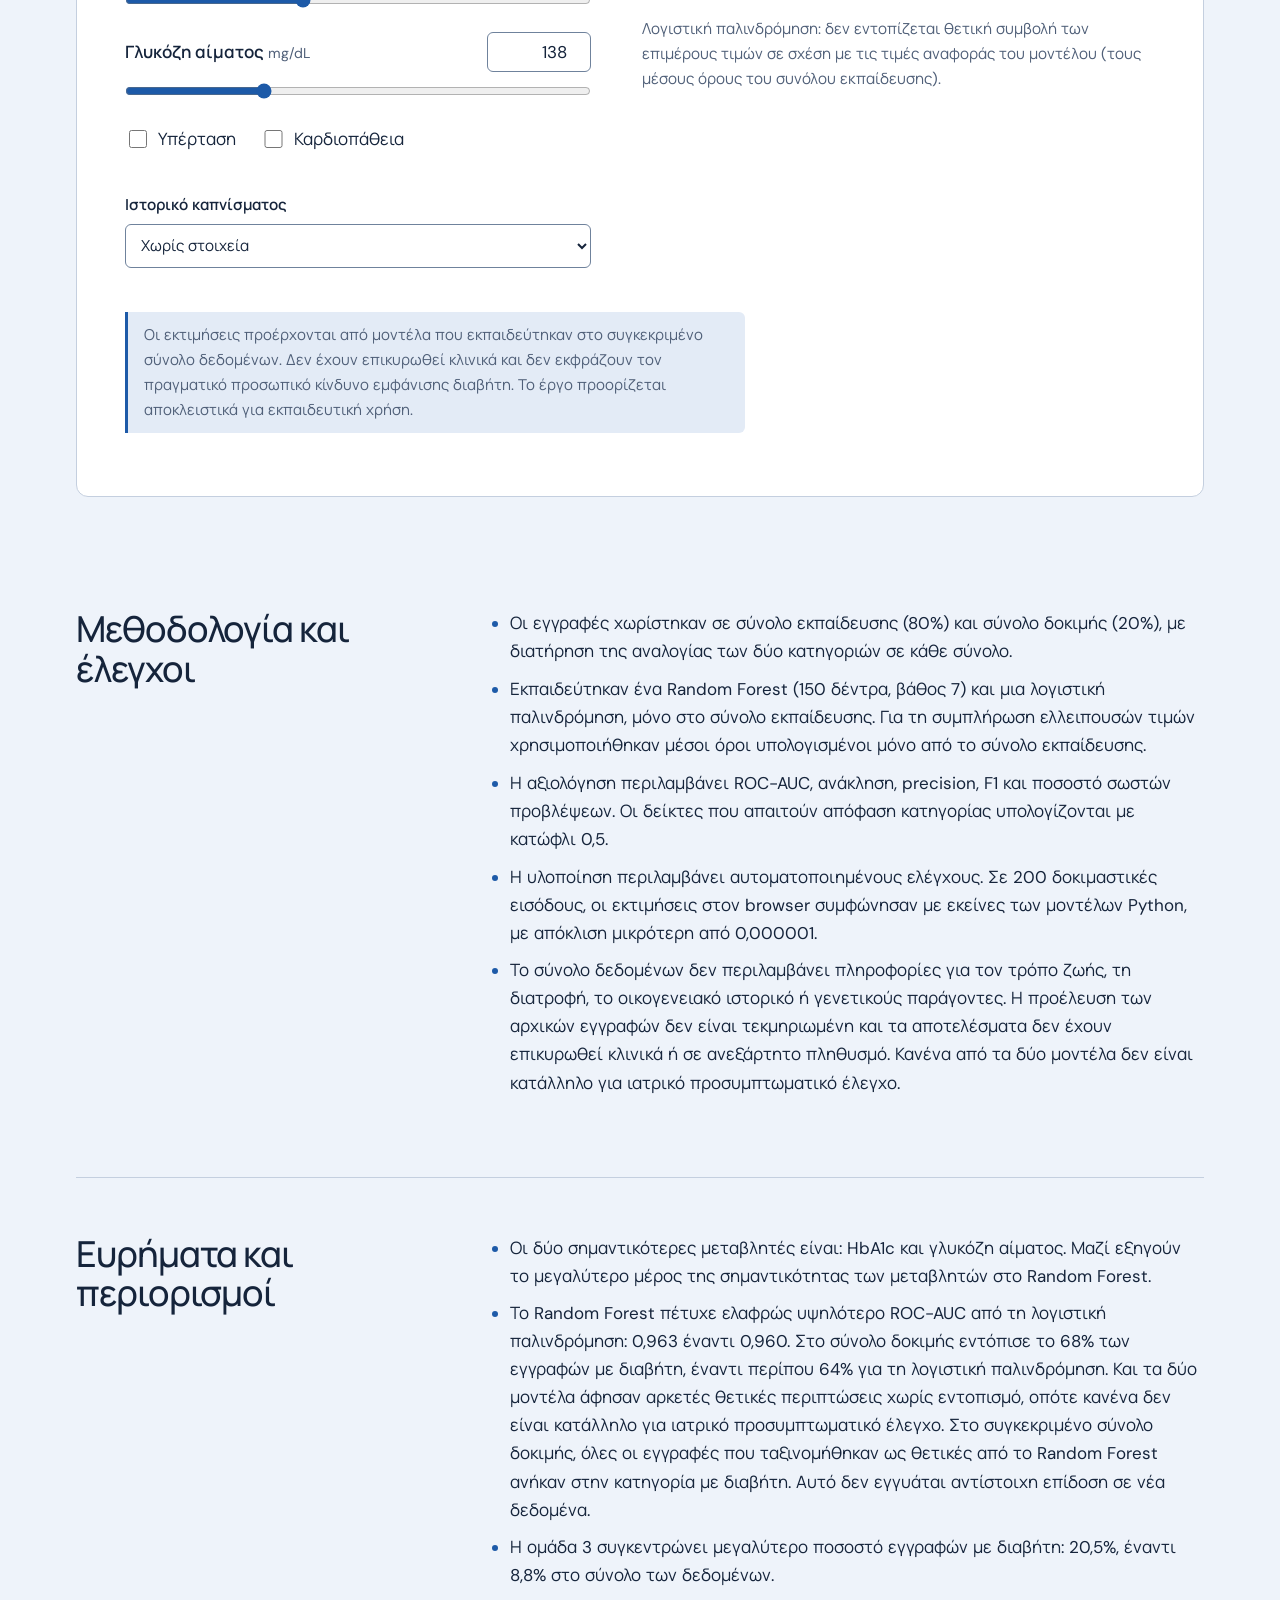
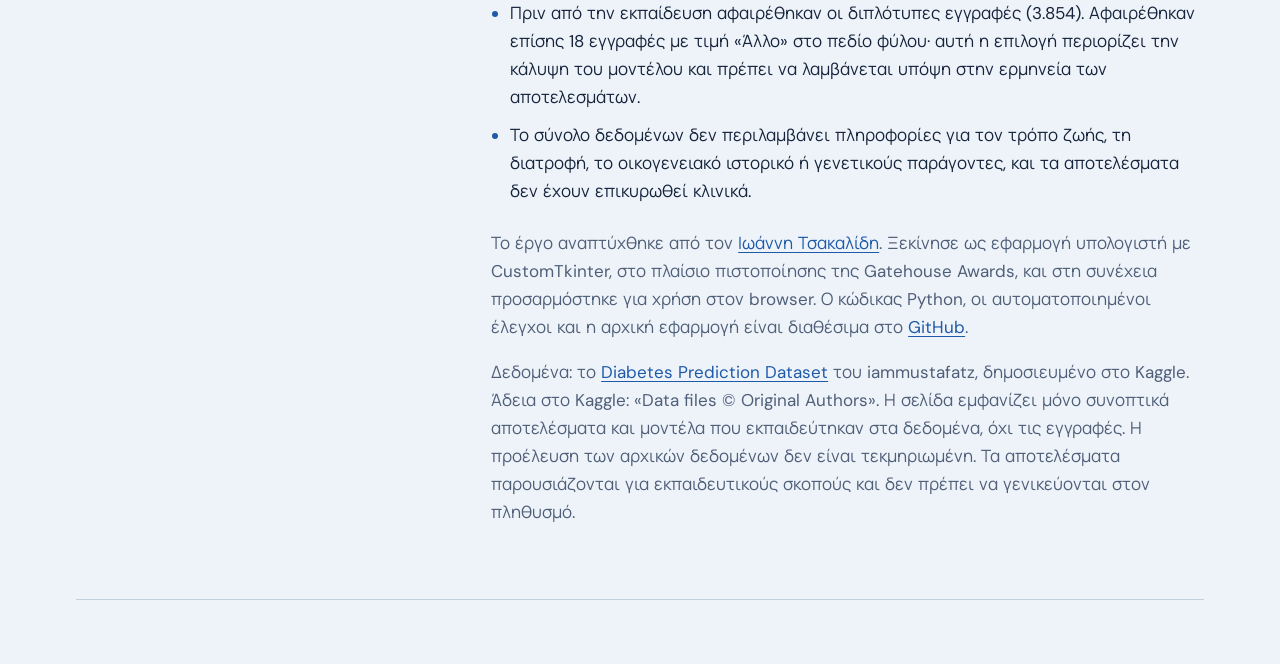
==== commit c5a5ba1d: "Rewrite the Greek project page wording (#19) Co-Authored-By: Claude Opus 5.5 <noreply@anthropic.com>" ====
--- a/web/el/index.html
+++ b/web/el/index.html
@@ -15,16 +15,15 @@
   <meta property="og:title" content="Ανάλυση δεδομένων διαβήτη">
   <meta property="og:description" content="Εκπαιδευτικό έργο μηχανικής μάθησης με αρχικό σύνολο 100.000 εγγραφών: δες τα δεδομένα, σύγκρινε δύο μοντέλα και δοκίμασε πώς αλλάζουν οι εκτιμήσεις τους.">
   <meta property="og:url" content="https://tsakioan.com/projects/diabetes/el/">
-  <meta property="og:image" content="https://tsakioan.com/projects/diabetes/og-image-el.png?v=4">
+  <meta property="og:image" content="https://tsakioan.com/projects/diabetes/og-image-el.png?v=3">
   <meta property="og:image:width" content="2400">
   <meta property="og:image:height" content="1260">
   <meta property="og:image:alt" content="Τι δείχνουν τα δεδομένα για τον διαβήτη; Δύο μοντέλα μηχανικής μάθησης, τρεις ομάδες εγγραφών και μια διαδραστική δοκιμή των μοντέλων.">
   <meta property="og:locale" content="el_GR">
   <meta property="og:locale:alternate" content="en_US">
   <meta name="twitter:card" content="summary_large_image">
-  <link rel="preload" href="../vendor/fonts/dmsans-latin.woff2" as="font" type="font/woff2" crossorigin>
-  <link rel="preload" href="../vendor/fonts/manrope-latin.woff2" as="font" type="font/woff2" crossorigin>
-  <link rel="preload" href="../vendor/fonts/manrope-greek.woff2" as="font" type="font/woff2" crossorigin>
+  <link rel="preload" href="../vendor/fonts/atkinson-hyperlegible-latin-400-normal.woff2" as="font" type="font/woff2" crossorigin>
+  <link rel="preload" href="../vendor/fonts/atkinson-hyperlegible-latin-700-normal.woff2" as="font" type="font/woff2" crossorigin>
   <link rel="stylesheet" href="../styles.css">
   <script src="../vendor/d3.min.js" defer></script>
   <script src="../vendor/plot.umd.min.js" defer></script>
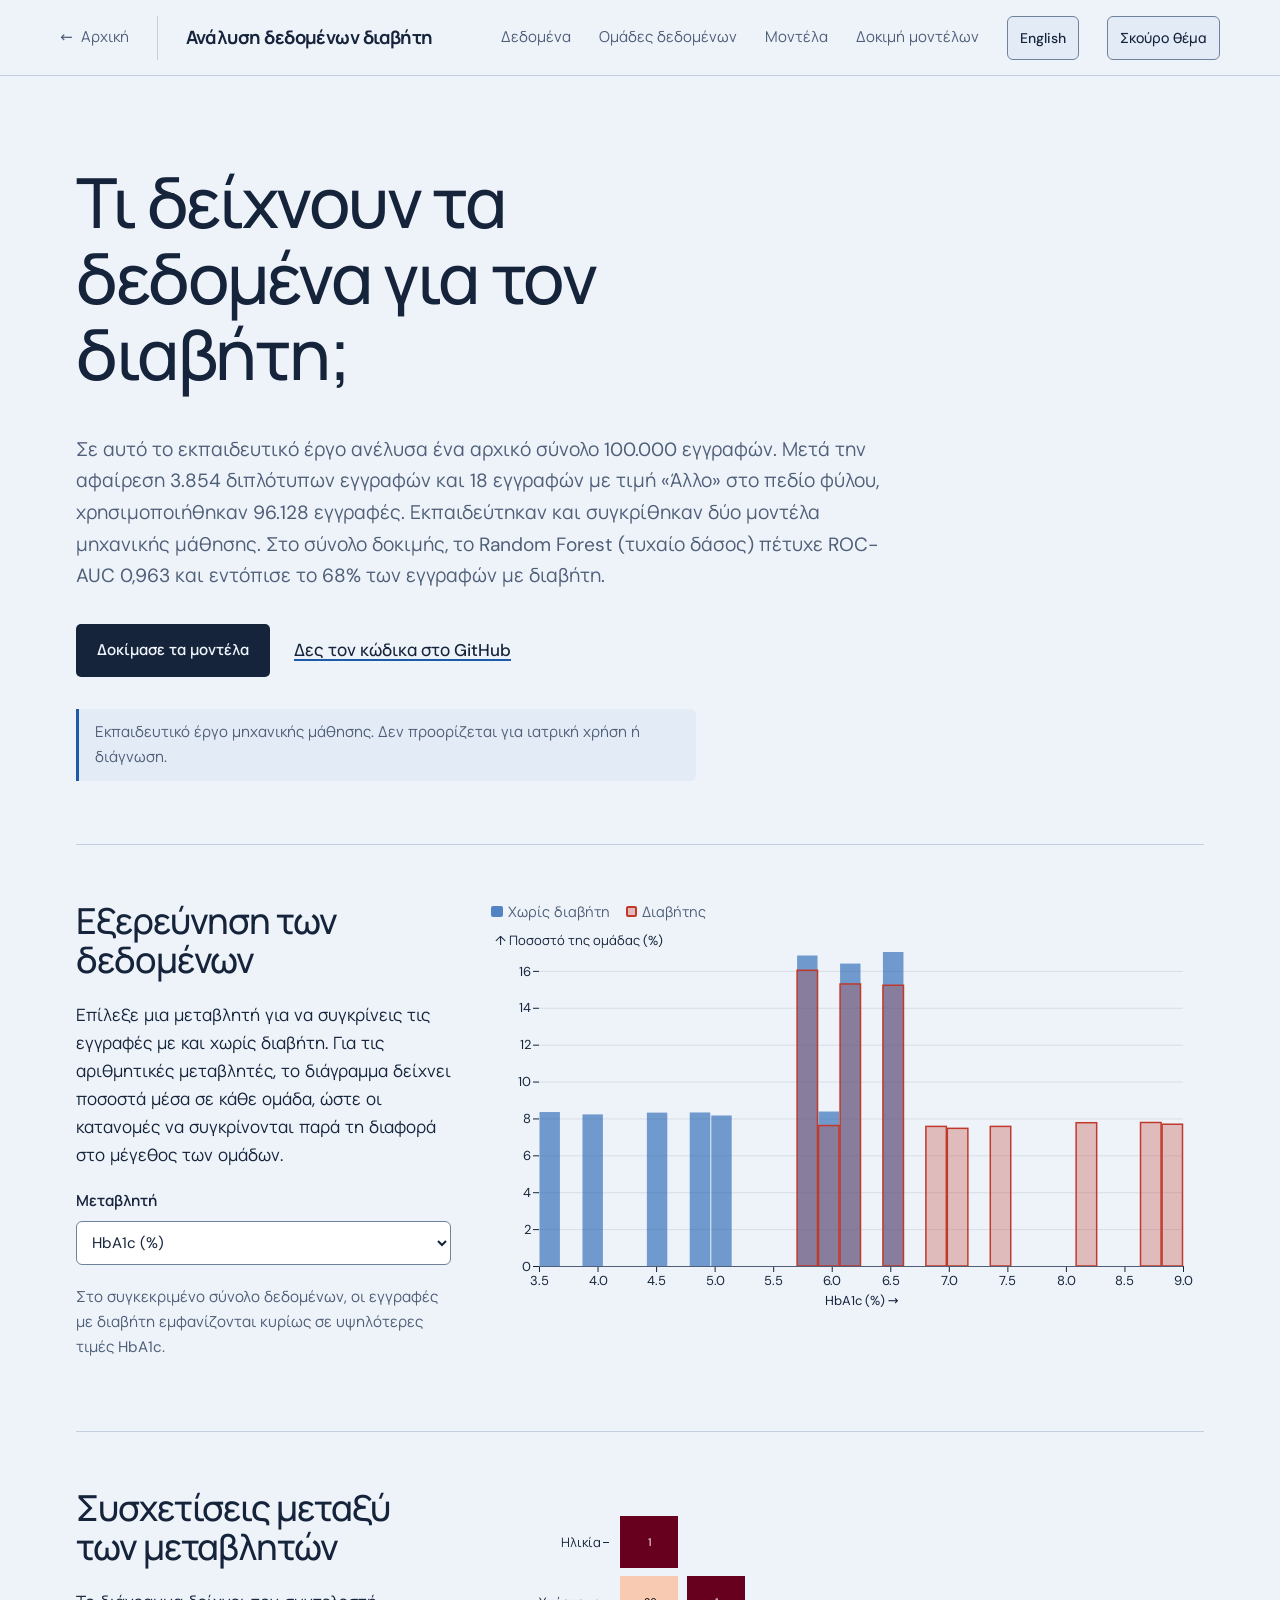
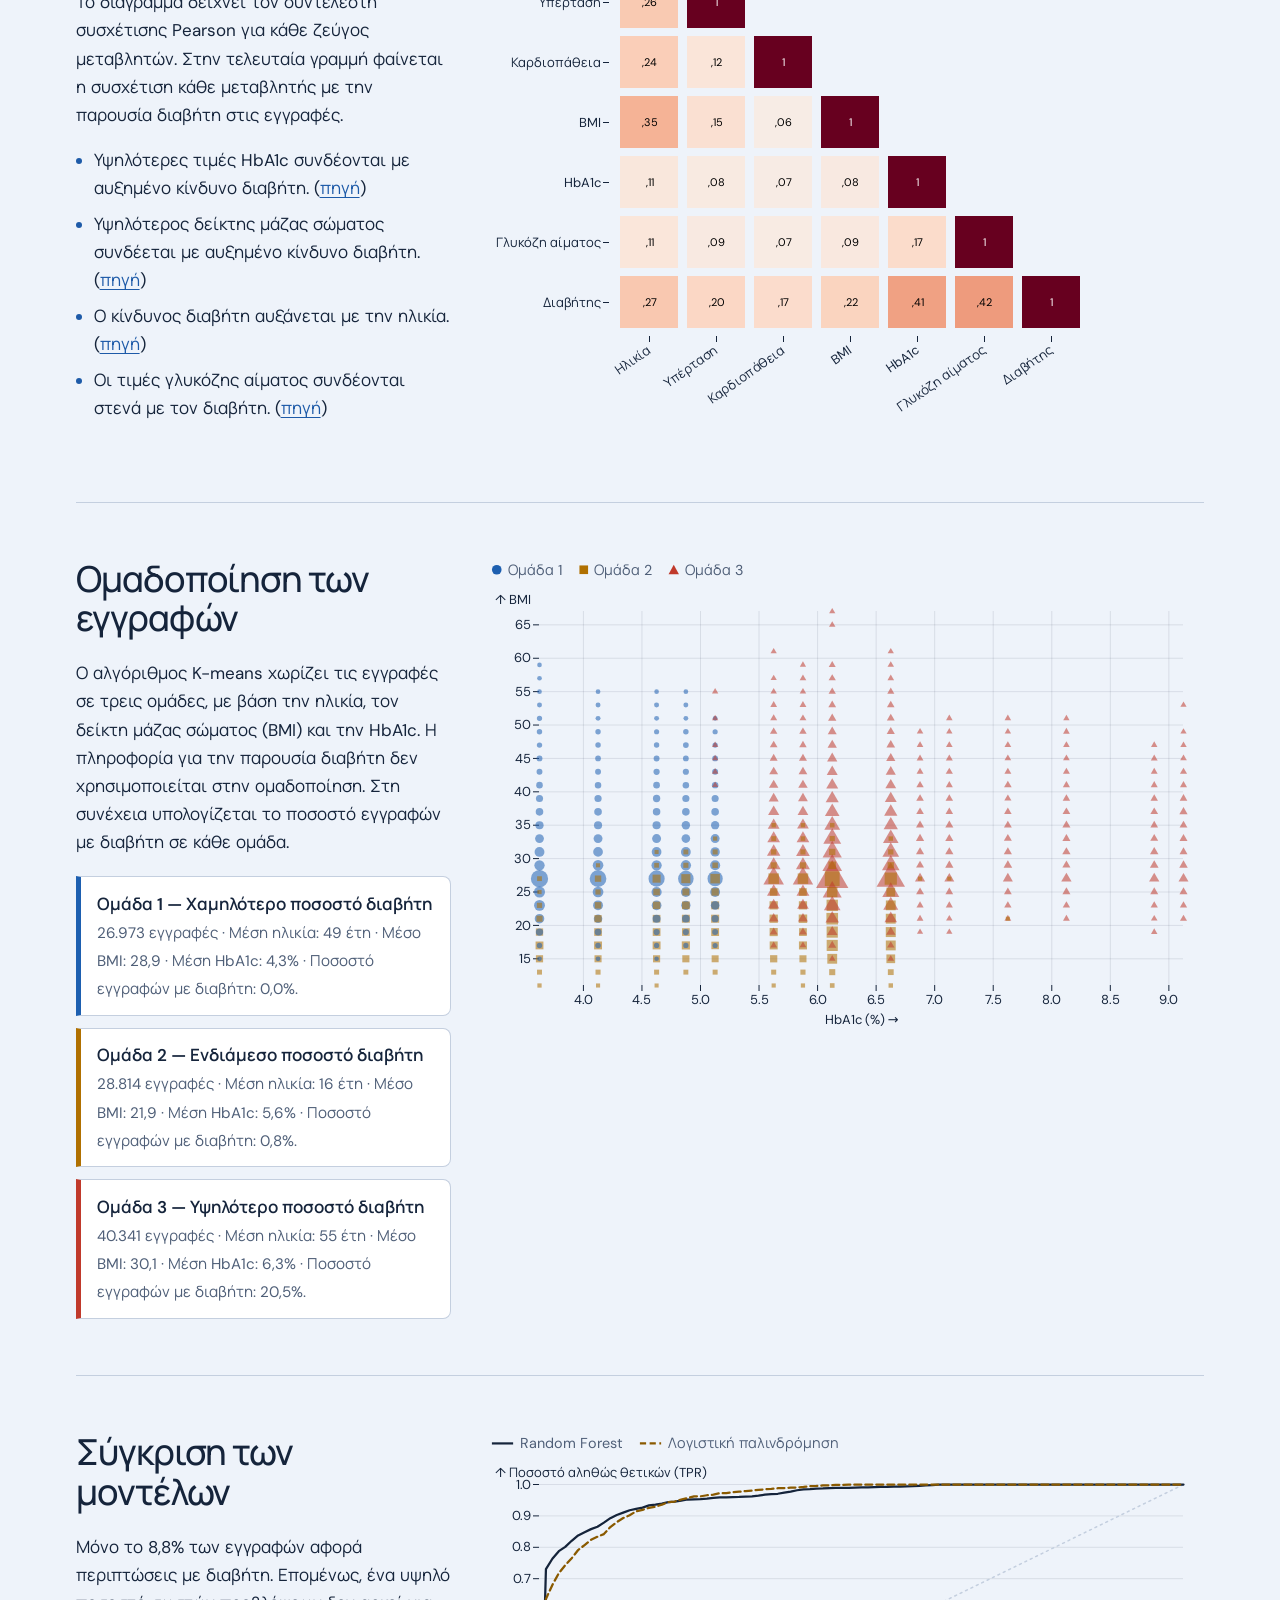
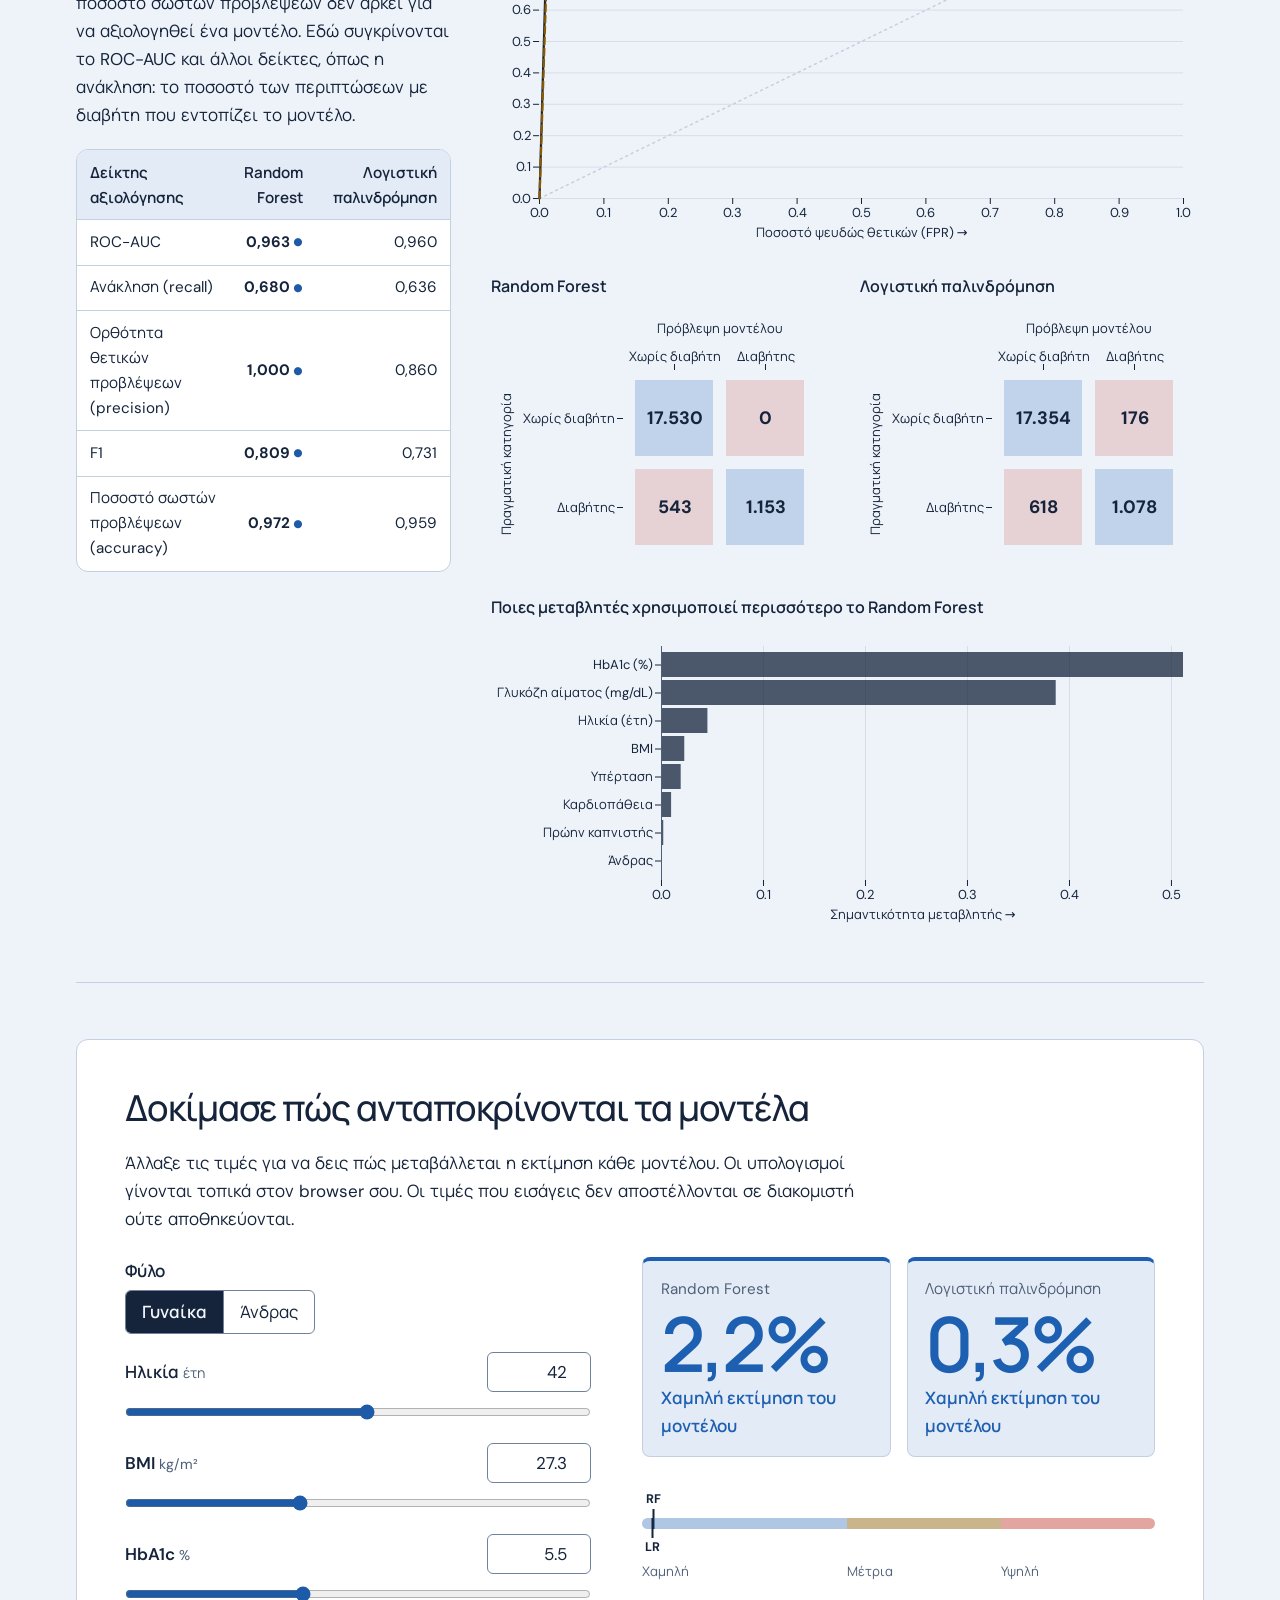
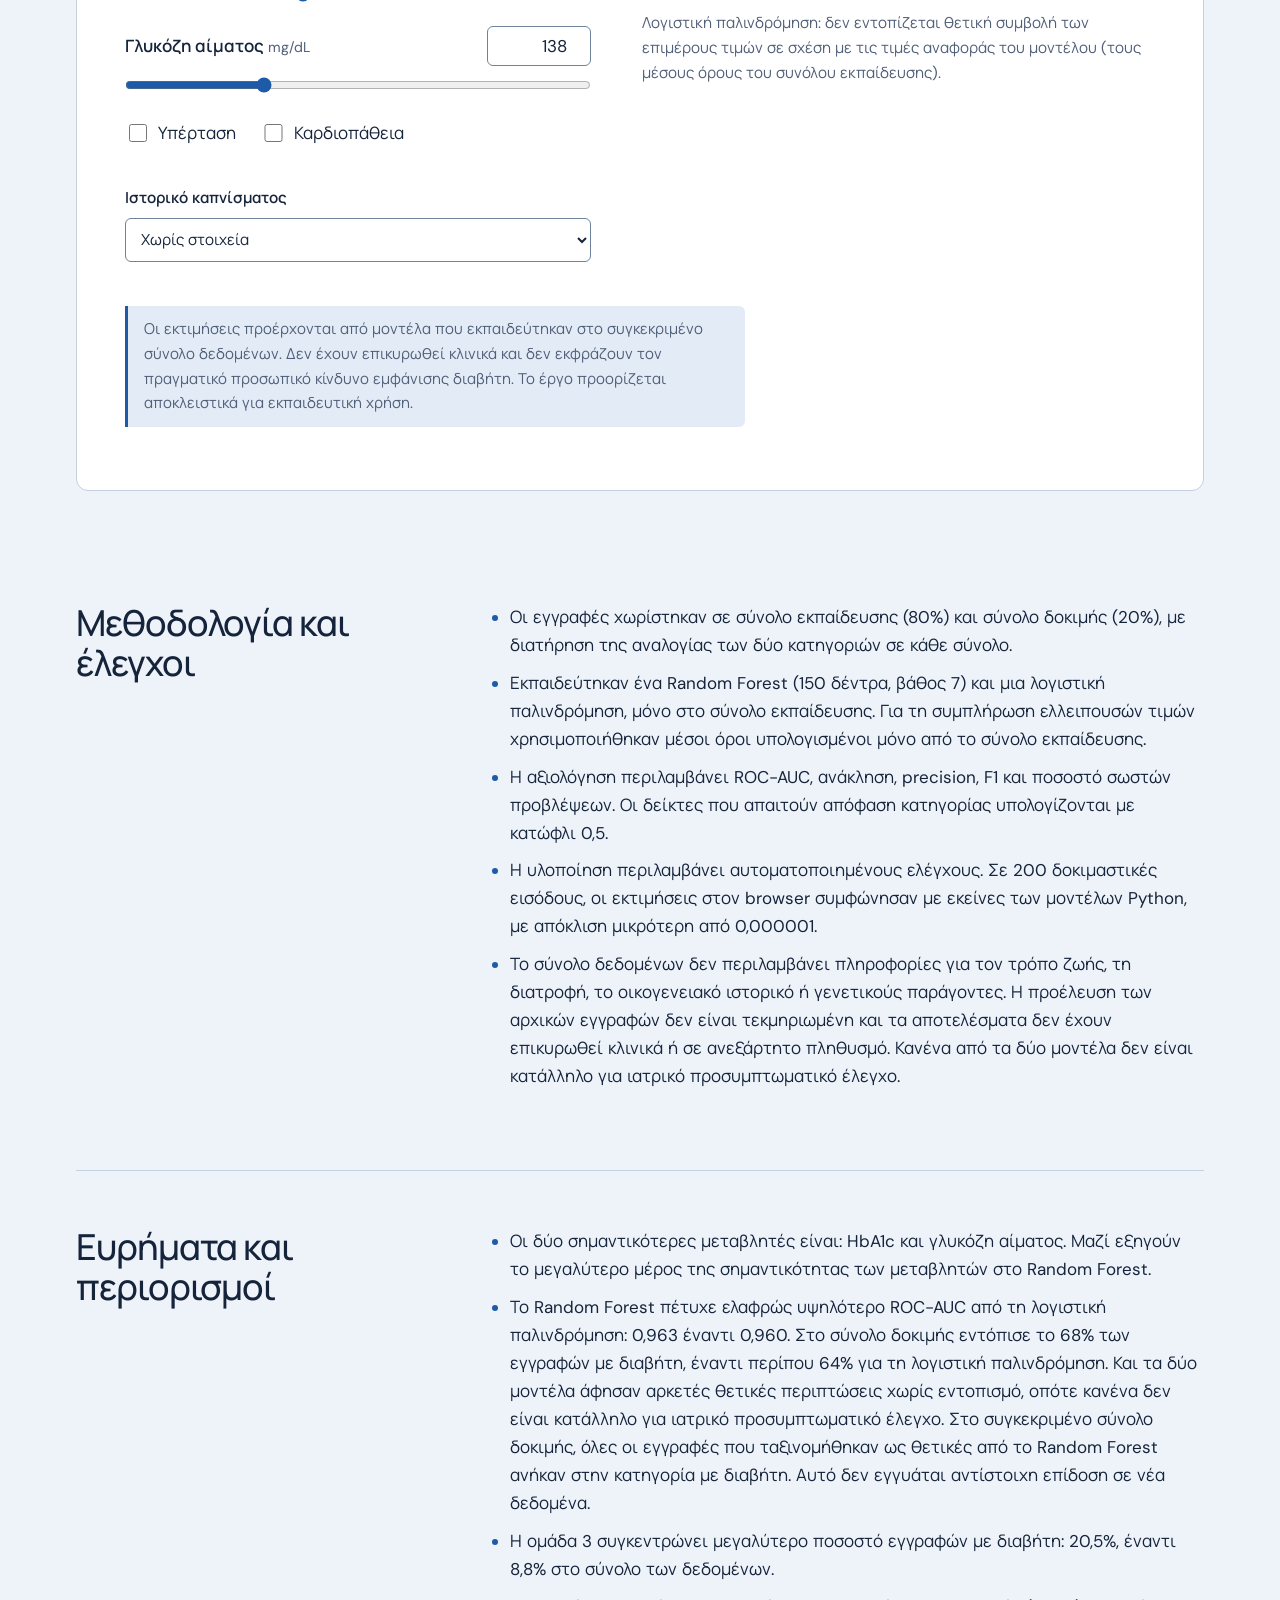
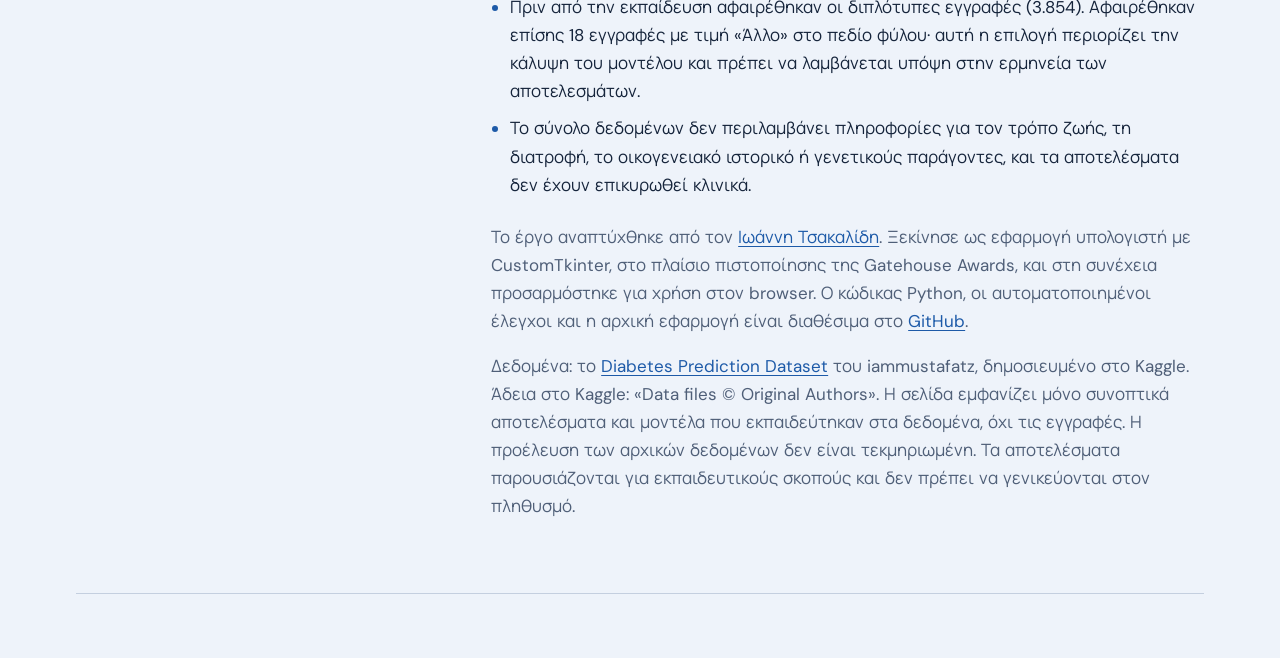
==== commit ce820880: "Give the project page the portfolio's visual identity (#20) Co-Authored-By: Claude Opus 5.5 <noreply" ====
--- a/web/el/index.html
+++ b/web/el/index.html
@@ -15,15 +15,16 @@
   <meta property="og:title" content="Ανάλυση δεδομένων διαβήτη">
   <meta property="og:description" content="Εκπαιδευτικό έργο μηχανικής μάθησης με αρχικό σύνολο 100.000 εγγραφών: δες τα δεδομένα, σύγκρινε δύο μοντέλα και δοκίμασε πώς αλλάζουν οι εκτιμήσεις τους.">
   <meta property="og:url" content="https://tsakioan.com/projects/diabetes/el/">
-  <meta property="og:image" content="https://tsakioan.com/projects/diabetes/og-image-el.png?v=3">
+  <meta property="og:image" content="https://tsakioan.com/projects/diabetes/og-image-el.png?v=4">
   <meta property="og:image:width" content="2400">
   <meta property="og:image:height" content="1260">
   <meta property="og:image:alt" content="Τι δείχνουν τα δεδομένα για τον διαβήτη; Δύο μοντέλα μηχανικής μάθησης, τρεις ομάδες εγγραφών και μια διαδραστική δοκιμή των μοντέλων.">
   <meta property="og:locale" content="el_GR">
   <meta property="og:locale:alternate" content="en_US">
   <meta name="twitter:card" content="summary_large_image">
-  <link rel="preload" href="../vendor/fonts/atkinson-hyperlegible-latin-400-normal.woff2" as="font" type="font/woff2" crossorigin>
-  <link rel="preload" href="../vendor/fonts/atkinson-hyperlegible-latin-700-normal.woff2" as="font" type="font/woff2" crossorigin>
+  <link rel="preload" href="../vendor/fonts/dmsans-latin.woff2" as="font" type="font/woff2" crossorigin>
+  <link rel="preload" href="../vendor/fonts/manrope-latin.woff2" as="font" type="font/woff2" crossorigin>
+  <link rel="preload" href="../vendor/fonts/manrope-greek.woff2" as="font" type="font/woff2" crossorigin>
   <link rel="stylesheet" href="../styles.css">
   <script src="../vendor/d3.min.js" defer></script>
   <script src="../vendor/plot.umd.min.js" defer></script>
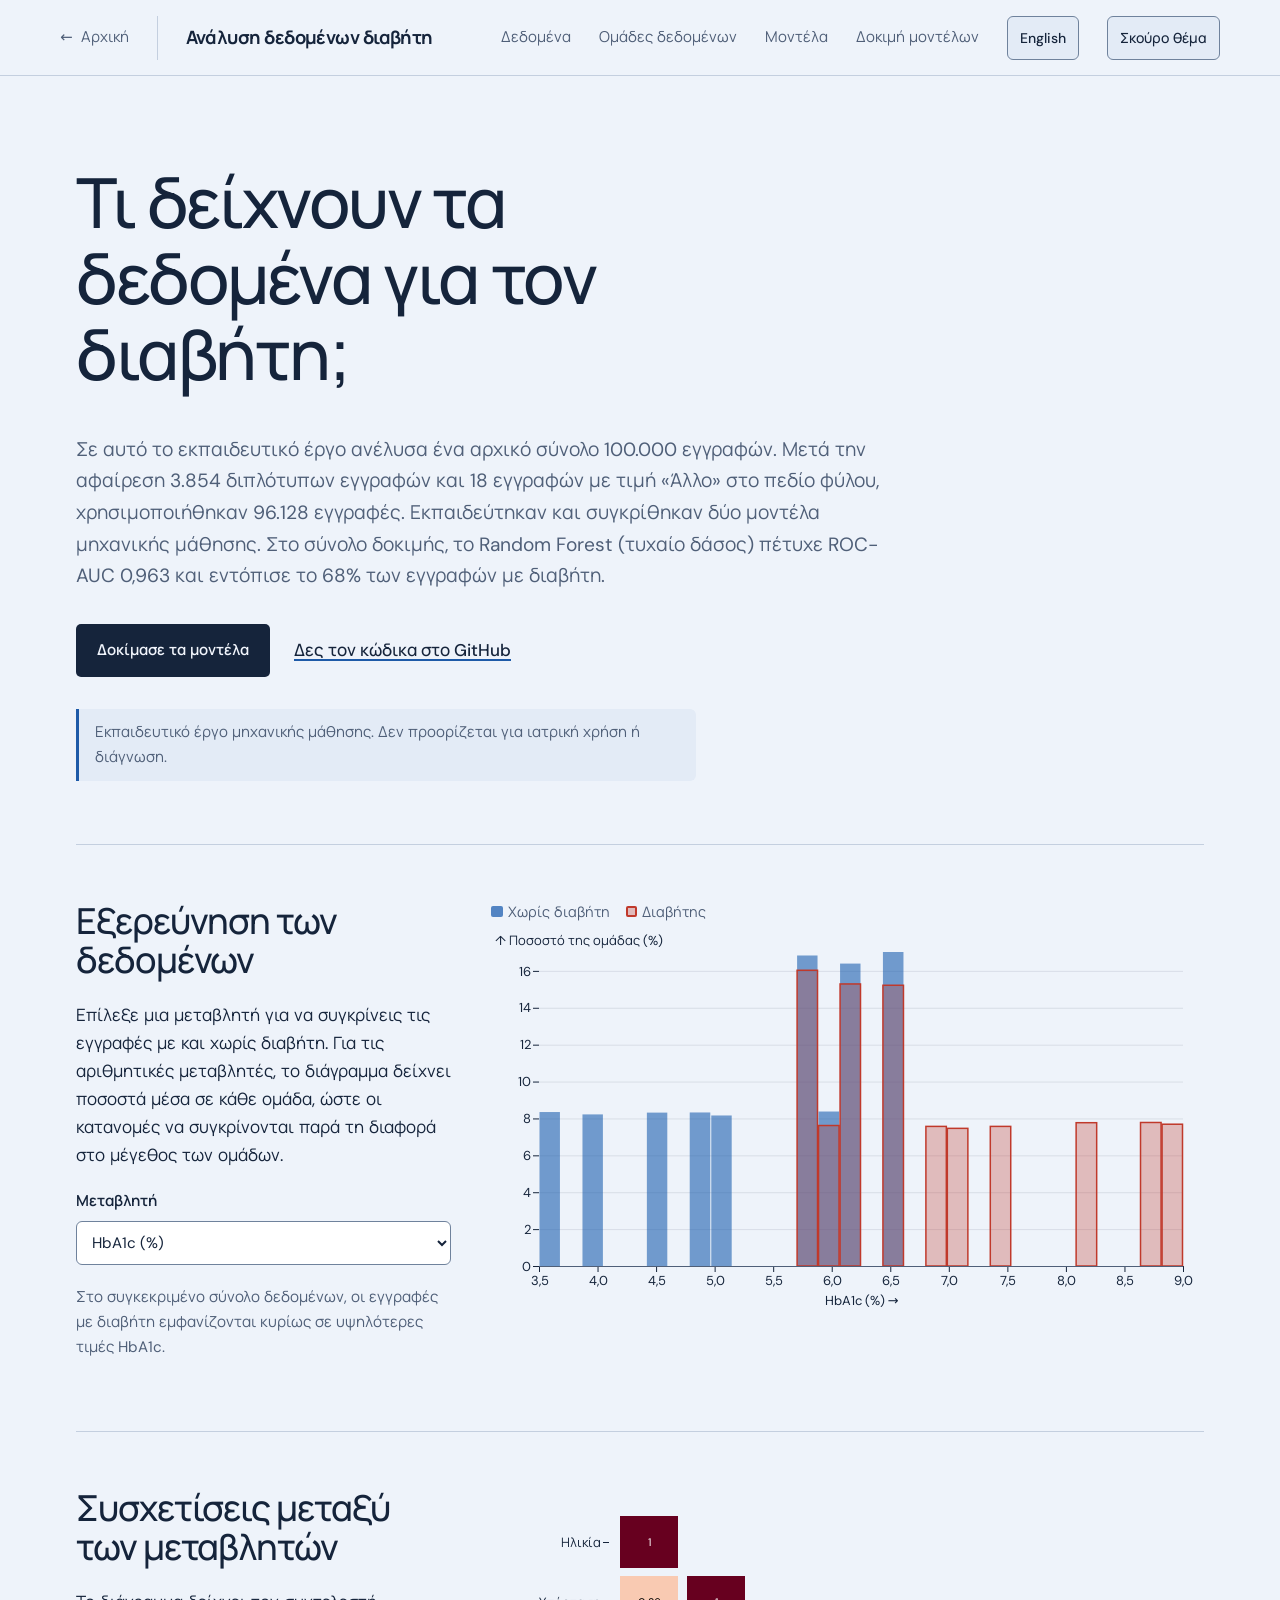
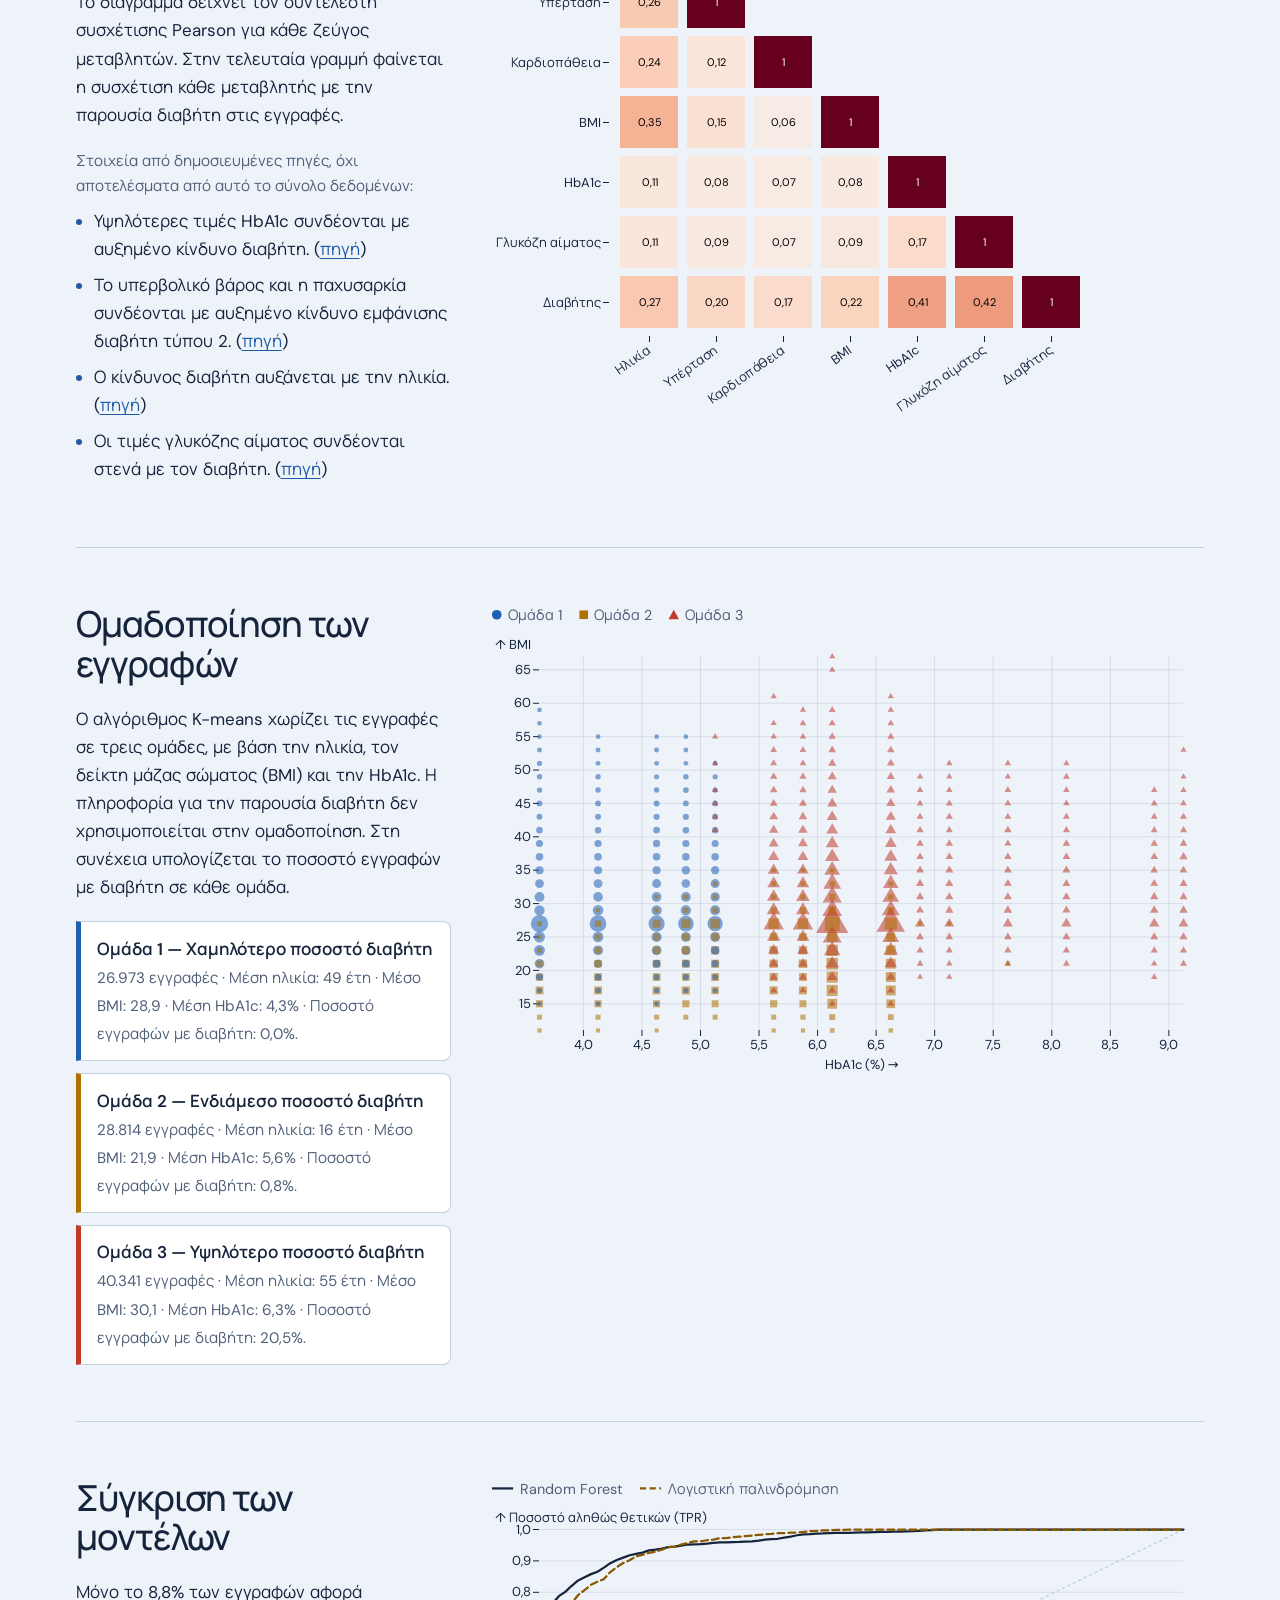
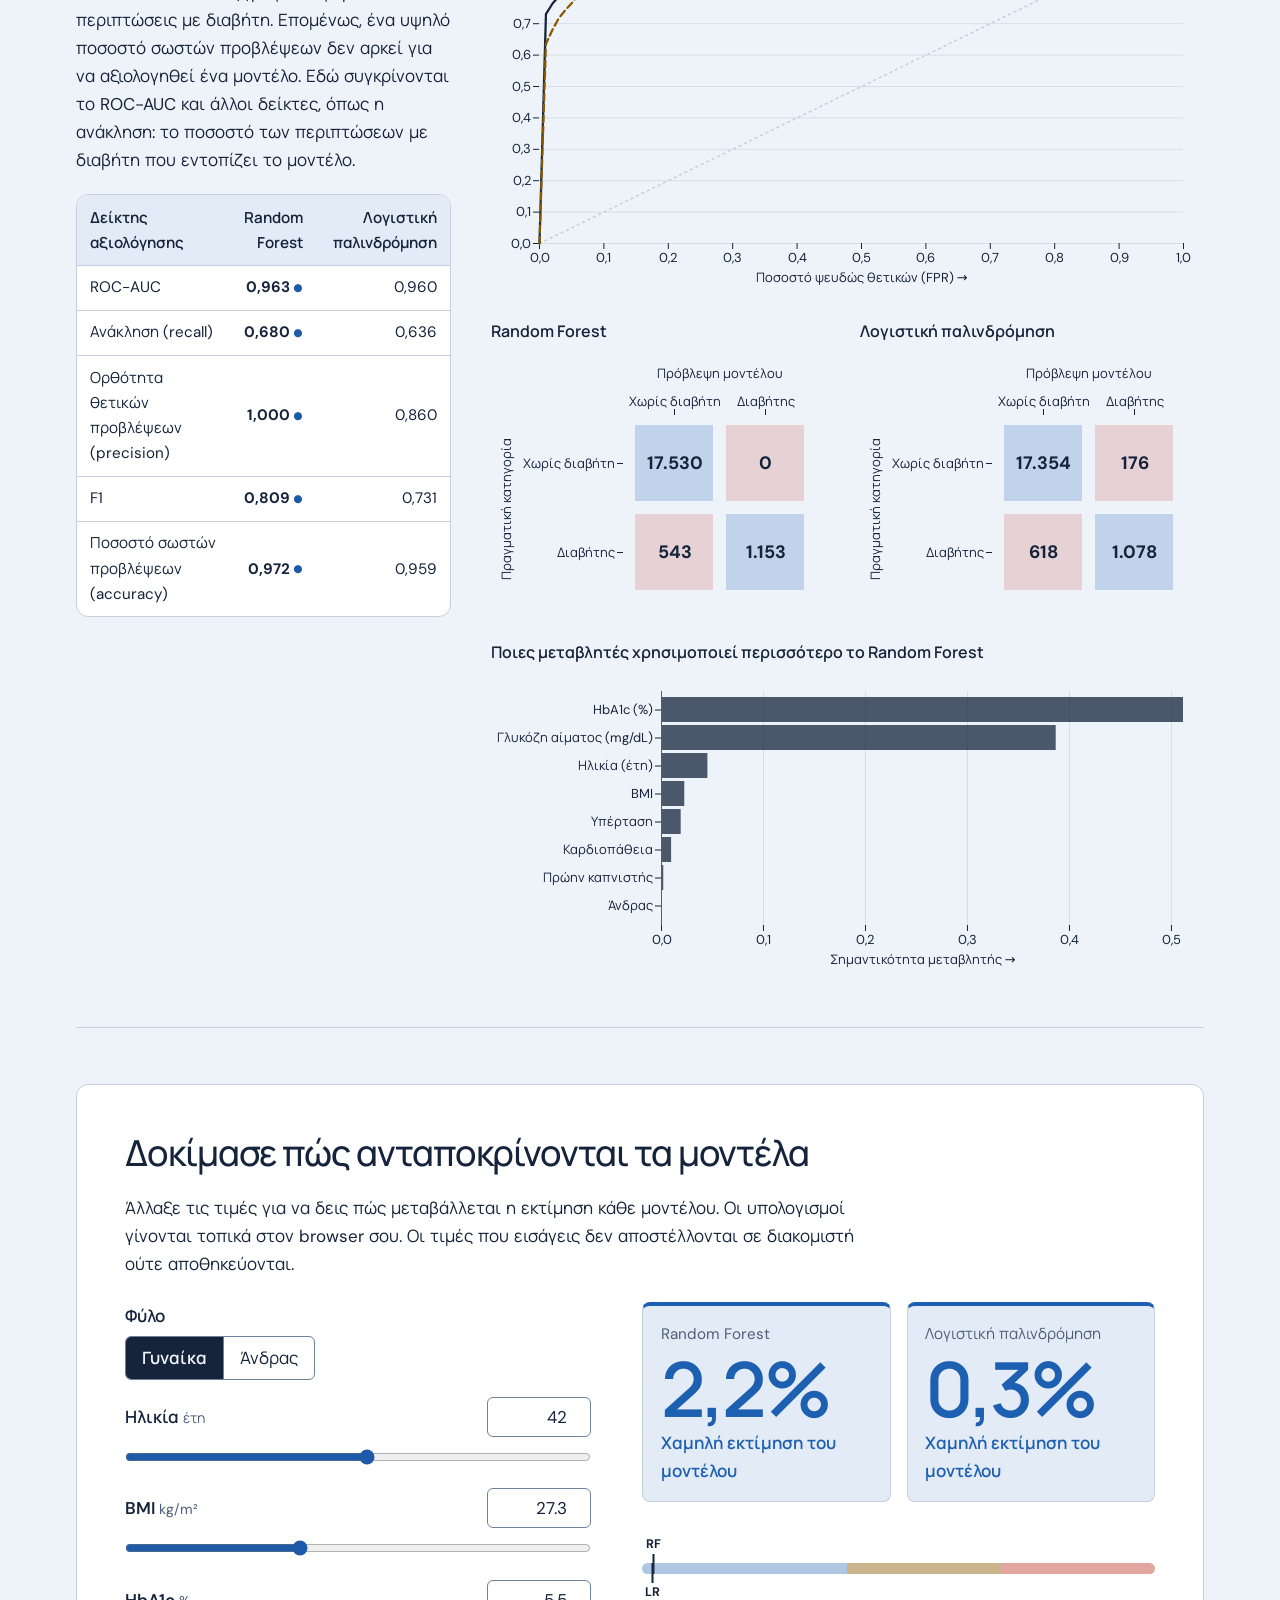
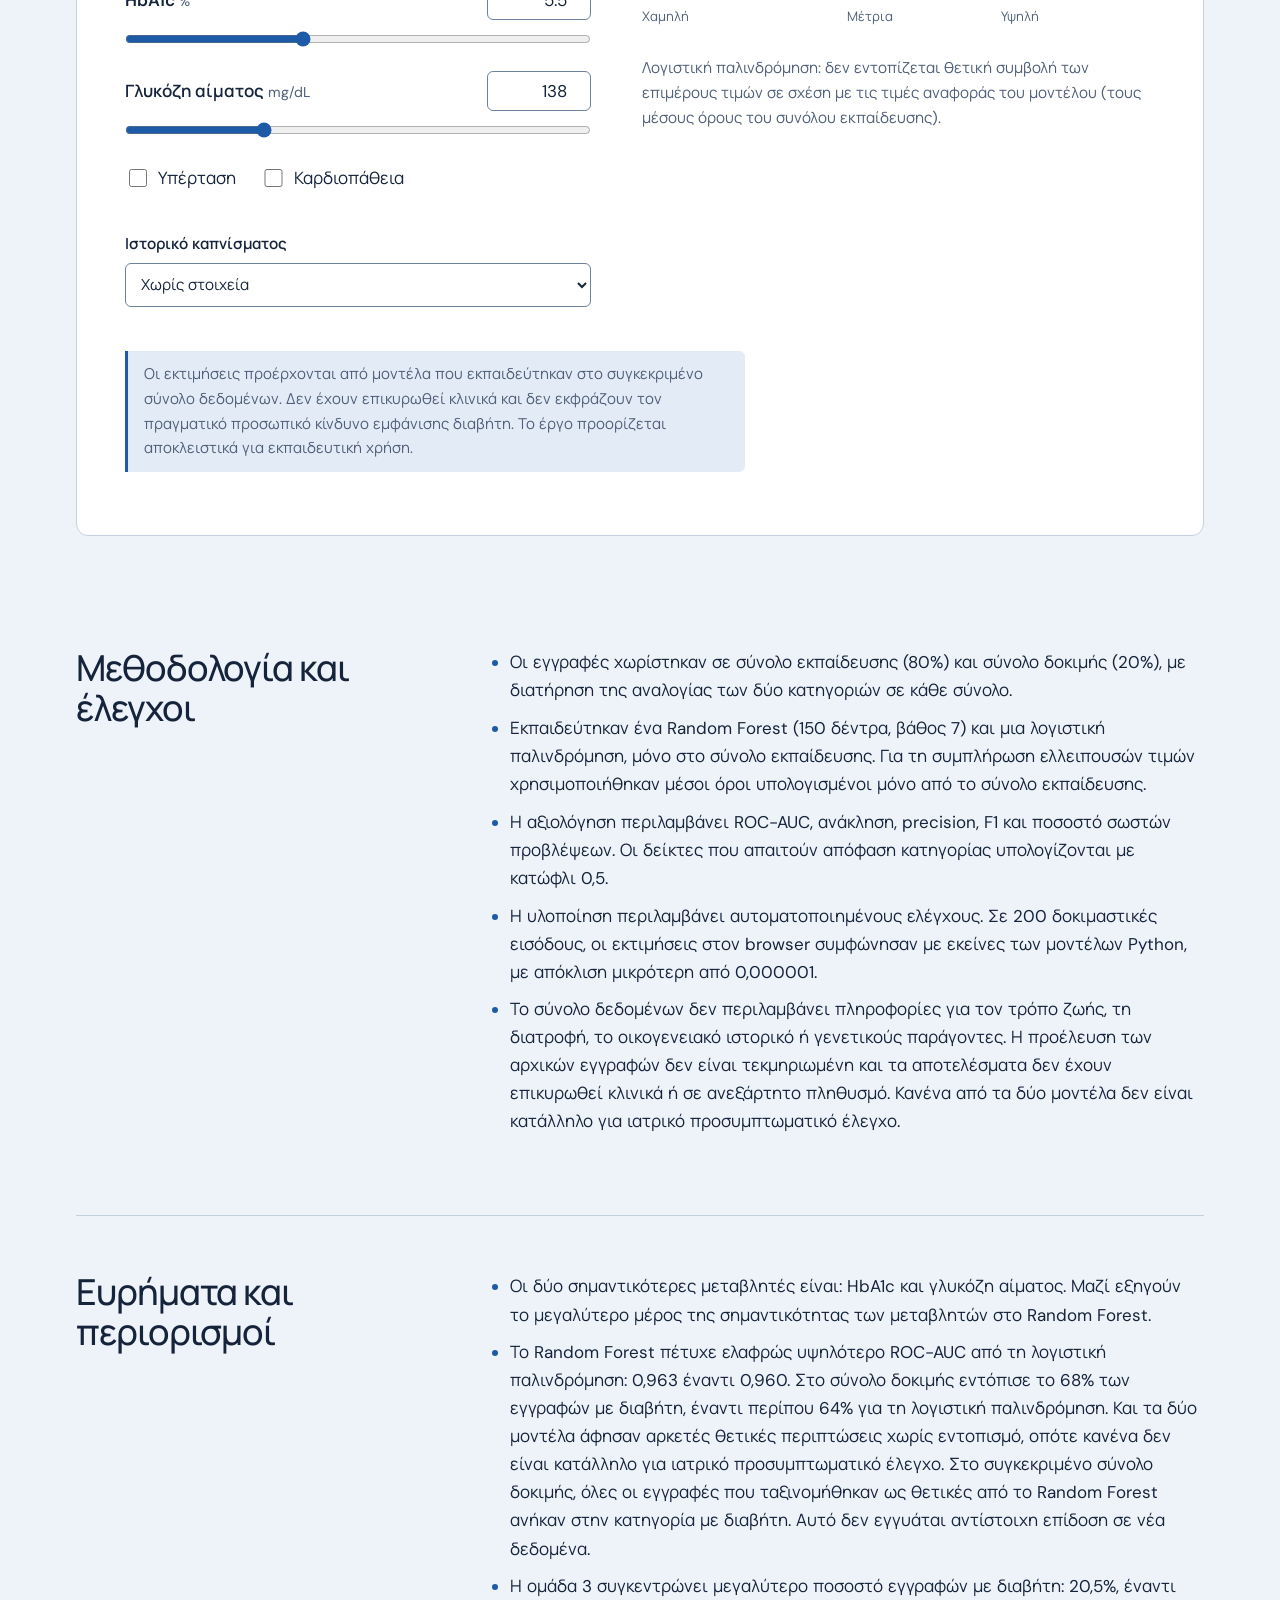
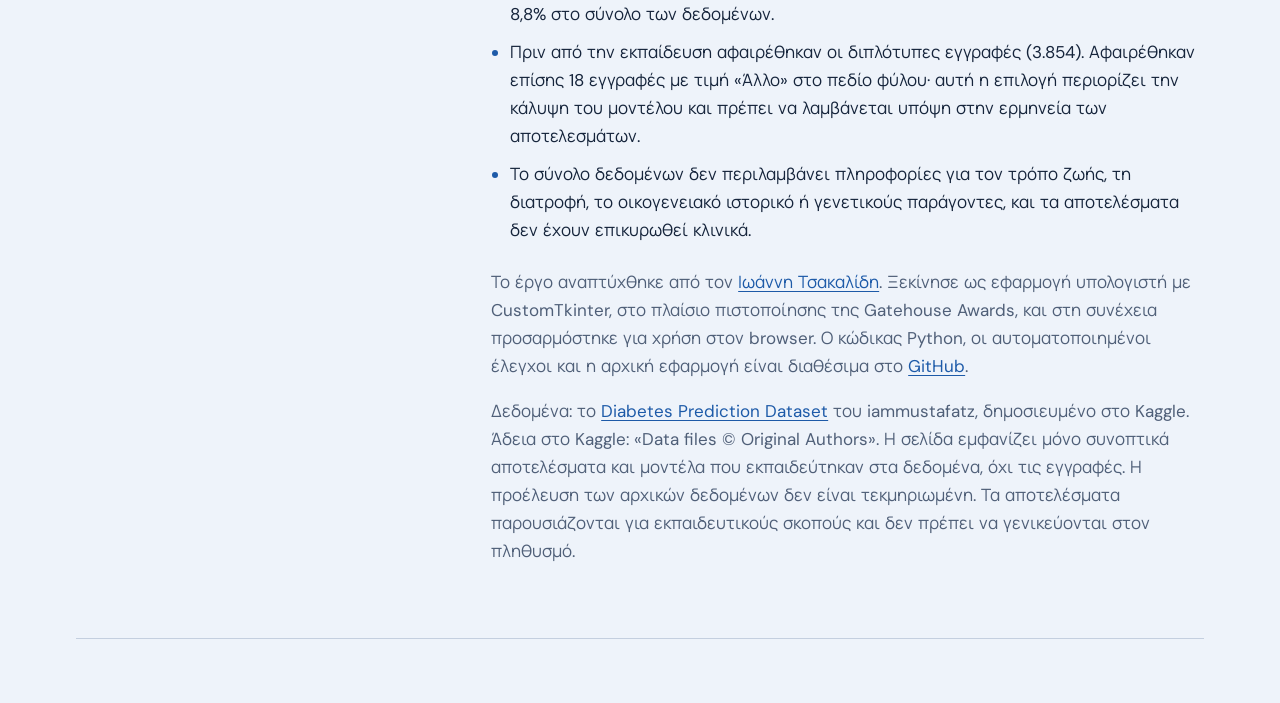
==== commit 98c9029e: "Cite NIDDK for the BMI background claim; label sources as background The BMI hypothesis linked to an" ====
--- a/web/el/index.html
+++ b/web/el/index.html
@@ -75,6 +75,7 @@
       <div class="block-text">
         <h2 id="corr-h">Συσχετίσεις μεταξύ των μεταβλητών</h2>
         <p>Το διάγραμμα δείχνει τον συντελεστή συσχέτισης Pearson για κάθε ζεύγος μεταβλητών. Στην τελευταία γραμμή φαίνεται η συσχέτιση κάθε μεταβλητής με την παρουσία διαβήτη στις εγγραφές.</p>
+        <p class="note hypotheses-lead">Στοιχεία από δημοσιευμένες πηγές, όχι αποτελέσματα από αυτό το σύνολο δεδομένων:</p>
         <ul class="hypotheses" id="hypotheses"></ul>
       </div>
       <figure class="block-chart" id="corr-chart"></figure>
--- a/web/styles.css
+++ b/web/styles.css
@@ -152,7 +152,8 @@
 .key { display: inline-block; width: 1.6em; height: .7em; margin-right: .4em; vertical-align: 0.05em; }
 .key-dot { width: .8em; height: .8em; margin-right: .35em; vertical-align: -0.05em; }
 
-.hypotheses { padding-left: 1.1rem; margin: 1rem 0 0; }
+.hypotheses-lead { margin: 1.25rem 0 0; }
+.hypotheses { padding-left: 1.1rem; margin: .5rem 0 0; }
 .hypotheses li { margin-bottom: .5rem; }
 .hypotheses li::marker, .findings-list li::marker { color: var(--accent); }
 .cluster-list { list-style: none; padding: 0; margin: 1.25rem 0 0; display: grid; gap: .75rem; }
